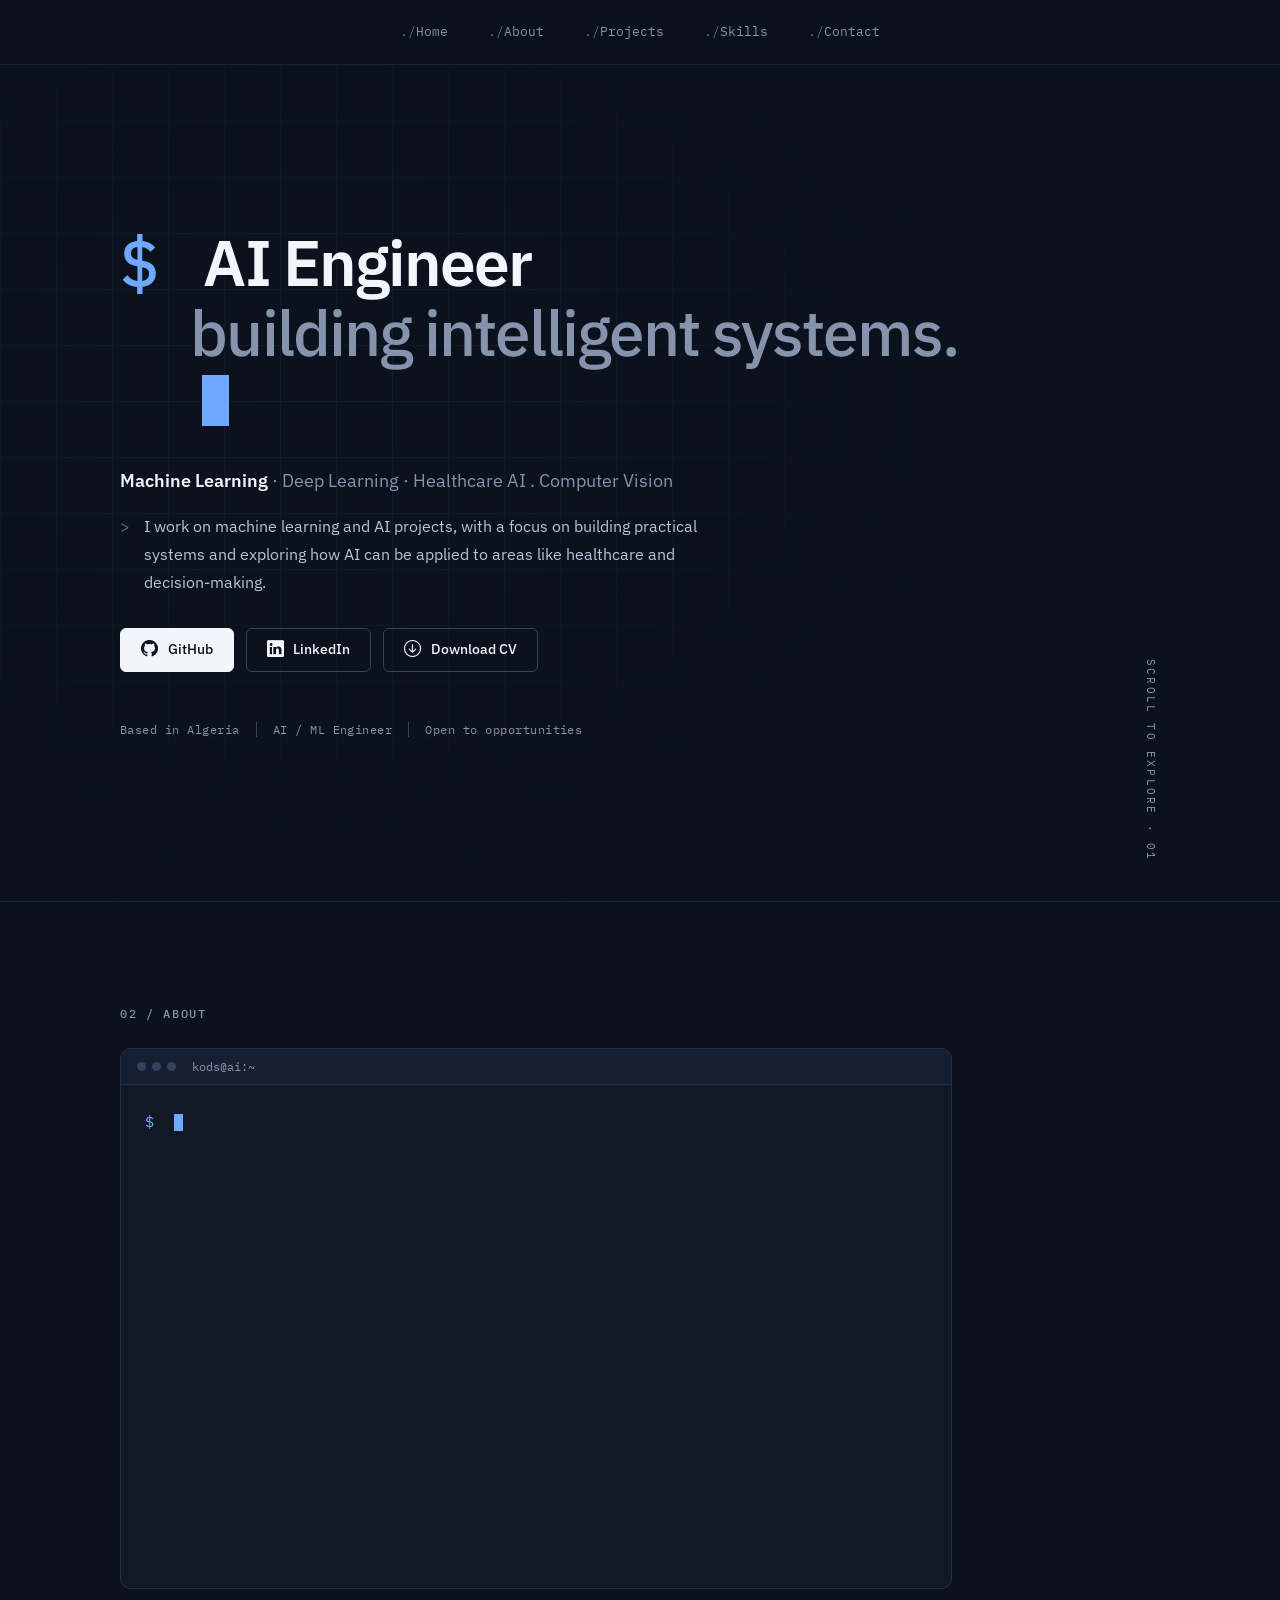
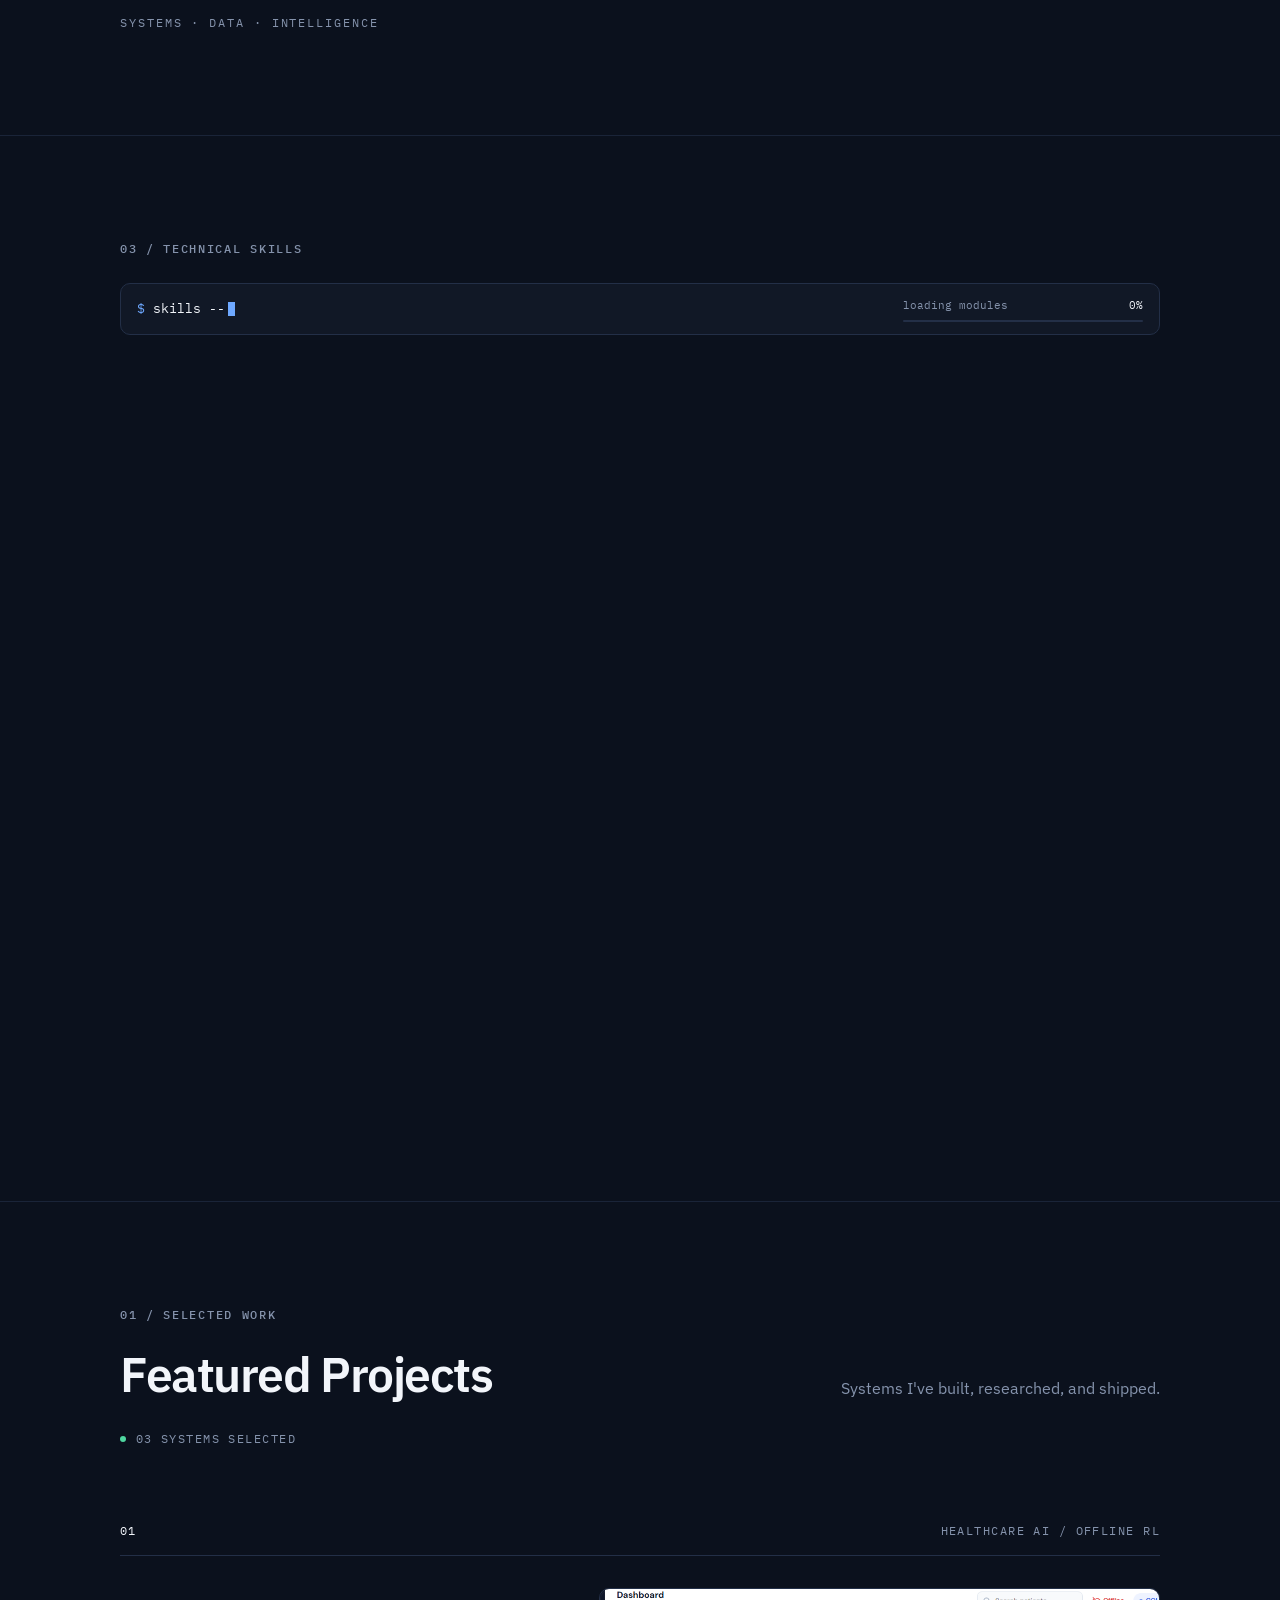
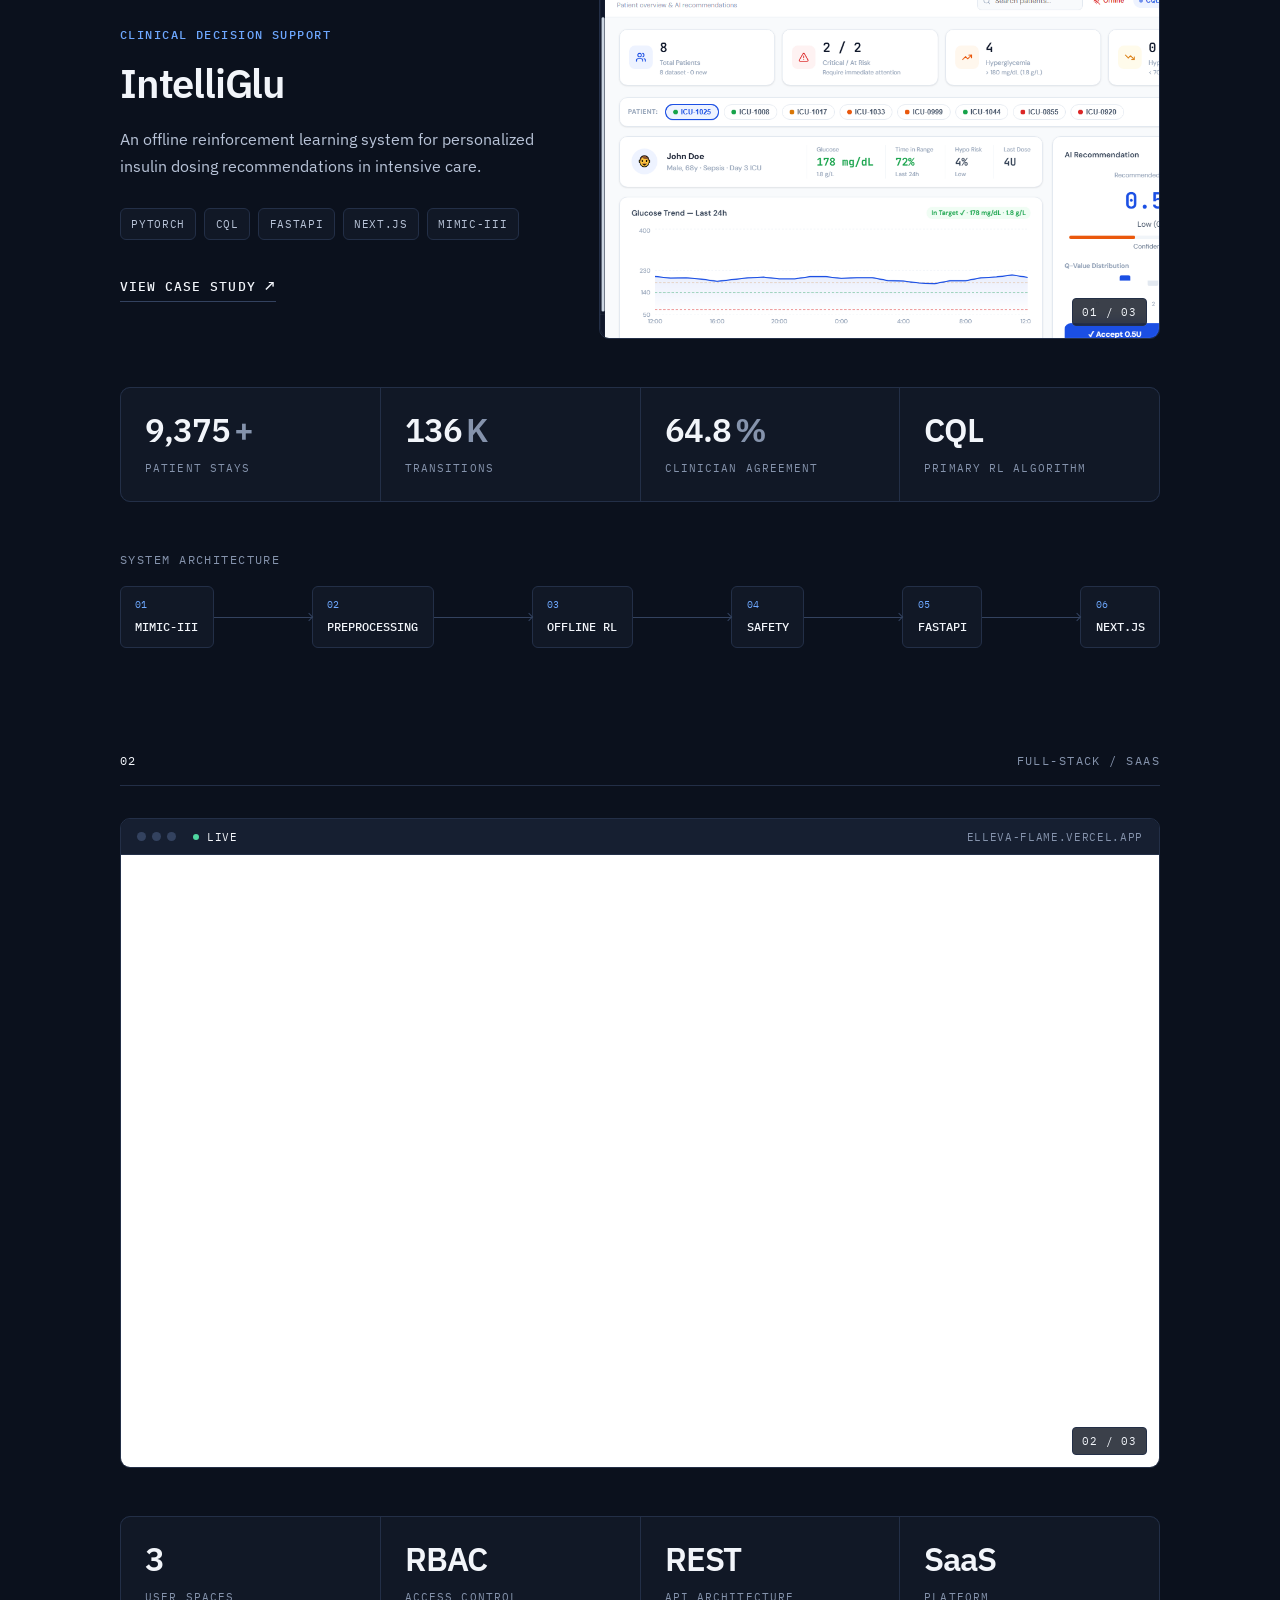
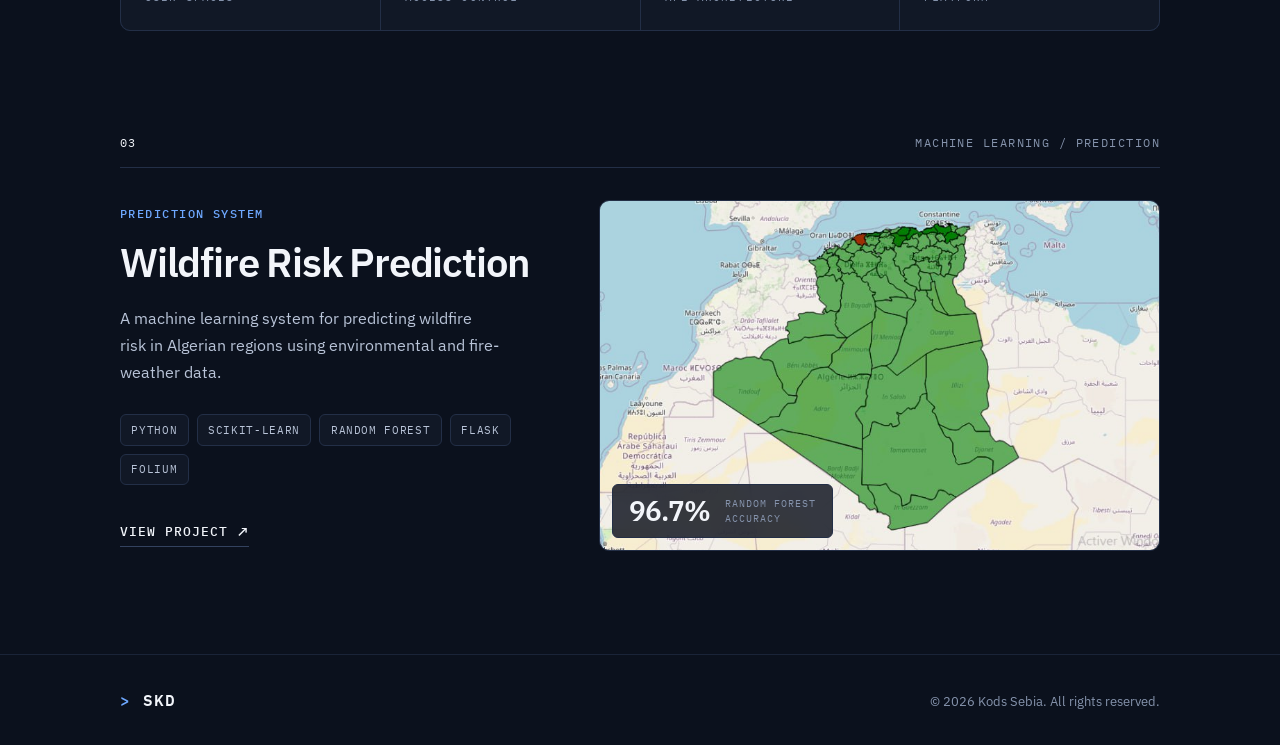
==== index.html @ efe53814 "add featur projects" ====
<!DOCTYPE html>
<html lang="en">
<head>
    <meta charset="UTF-8">
    <meta name="viewport" content="width=device-width, initial-scale=1.0">
    <title>Kods Sebia </title>
    <meta name="description" content="Personal portfolio of Kods Sebia">

    <link href="https://cdn.jsdelivr.net/npm/bootstrap@5.3.3/dist/css/bootstrap.min.css" rel="stylesheet">
    <link rel="stylesheet" href="style.css">
</head>

<body>
    <header>
        <nav class="navbar navbar-expand-lg bg-transparent">
            <div class="container justify-content-center">
                <button class="navbar-toggler" type="button" data-bs-toggle="collapse" data-bs-target="#navbarNav" aria-controls="navbarNav" aria-expanded="false" aria-label="Toggle navigation">
                    <span class="navbar-toggler-icon"></span>
                </button>
                <div class="collapse navbar-collapse justify-content-center" id="navbarNav">
                    <ul class="navbar-nav align-items-center gap-4">
                        <li class="nav-item">
                            <a class="nav-link text-dark" href="#home">Home</a>
                        </li>
                        <li class="nav-item">
                            <a class="nav-link text-dark" href="#about">About</a>
                        </li>
                        <li class="nav-item">
                            <a class="nav-link text-dark" href="#projects">Projects</a>
                        </li>
                        <li class="nav-item">
                            <a class="nav-link text-dark" href="#skills">Skills</a>
                        </li>
                        <li class="nav-item">
                            <a class="nav-link text-dark" href="#contact">Contact</a>
                        </li>
                    </ul>
                </div>
            </div>
        </nav>
    </header>

    <main>
        <section id="home" class="hero-section">

            <div class="hero-glow"></div>

            <div class="container position-relative">

                <div class="hero-content">

                    <h1 class="hero-title">
                        AI Engineer
                        <span class="highlight">building intelligent systems.</span>
                    </h1>

                    <div class="hero-role">
                        <strong>Machine Learning</strong>
                        · Deep Learning
                        · Healthcare AI
                        . Computer Vision
                    </div>


                    <p class="hero-description">
                        I work on machine learning and AI projects, with a focus on building practical systems and exploring how AI can be applied to areas like healthcare and decision-making.

                    </p>

                    <div class="hero-actions">

                        <a
                            href="https://github.com/sebiakods"
                            target="_blank"
                            rel="noopener"
                            class="hero-btn hero-btn-primary"
                        >
                            <i class="bi bi-github"></i>
                            GitHub
                        </a>

                        <a
                            href="https://www.linkedin.com/in/sebiakods/"
                            target="_blank"
                            rel="noopener"
                            class="hero-btn hero-btn-outline"
                        >
                            <i class="bi bi-linkedin"></i>
                            LinkedIn
                        </a>

                        <a
                            href="resume.pdf"
                            download
                            class="hero-btn hero-btn-cv"
                        >
                            <i class="bi bi-arrow-down-circle"></i>
                            Download CV
                        </a>

                    </div>

                    
            <div class="hero-signature">
                <span>Based in Algeria</span>
                <span class="signature-line"></span>
                <span>AI / ML Engineer</span>
                <span class="signature-line"></span>
                <span>Open to opportunities</span>
            </div>

                </div>

            </div>
            <div class="hero-number">
                SCROLL TO EXPLORE · 01
            </div>

        </section>
        <!-- about me -->
        <section class="about" id="about" aria-labelledby="about-label">

            <div class="about__inner">

                <p class="about__label" id="about-label">
                    02 / ABOUT
                </p>

                <div class="term">

                    <!-- Terminal Header -->
                    <div class="term__bar">

                        <div class="term__dots" aria-hidden="true">
                            <i></i>
                            <i></i>
                            <i></i>
                        </div>

                        <span class="term__title">
                            kods@ai:~
                        </span>

                    </div>


                    <!-- Terminal Body -->
                    <div class="term__body">

                        <!-- WHOAMI -->
                        <div class="block">

                            <p class="cmd">
                                <span class="prompt">$</span>
                                <span class="typed">whoami</span>
                            </p>

                            <div class="out out--name">
                                Kods Sebia
                            </div>

                        </div>


                        <!-- PROFILE -->
                        <div class="block">

                            <p class="cmd">
                                <span class="prompt">$</span>
                                <span class="typed">cat profile.txt</span>
                            </p>

                            <div class="out">

                                <p>
                                    AI Engineer focused on building intelligent
                                    systems with Machine Learning, RL &amp;
                                    Healthcare AI.
                                </p>

                            </div>

                        </div>


                        <!-- FOCUS -->
                        <div class="block">

                            <p class="cmd">
                                <span class="prompt">$</span>
                                <span class="typed">ls ./focus</span>
                            </p>

                            <div class="out">

                                <ul class="tree">

                                    <li>machine-learning</li>

                                    <li>reinforcement-learning</li>

                                    <li>computer-vision</li>

                                    <li>healthcare-ai</li>

                                    <li>open-source</li>

                                </ul>

                            </div>

                        </div>


                        <!-- CURRENT STATUS -->
                        <div class="block">

                            <p class="cmd">
                                <span class="prompt">$</span>
                                <span class="typed">./current-status</span>
                            </p>

                            <div class="out status">

                                <span class="status__flag">
                                    [ONLINE]
                                </span>

                                <span>
                                    OPEN TO OPPORTUNITIES
                                </span>

                            </div>

                        </div>


                        <!-- FINAL PROMPT -->
                        <div class="block">

                            <p class="cmd">

                                <span class="prompt">$</span>

                                <span class="typed"></span>

                            </p>

                        </div>

                    </div>

                </div>


                <!-- Bottom tagline -->
                <p class="about__tagline">
                    SYSTEMS · DATA · INTELLIGENCE
                </p>

            </div>

        </section>
        <!-- Technical Skills -->

        <section class="skills" id="skills">
        <p class="about__label" id="about-label">
            03 / Technical Skills
        </p>

        <div class="skills__grid">
            <article class="skill-card" tabindex="0">
                <div class="skill-card__bar">
                    <span></span><span></span><span></span>
                </div>
                <div class="skill-card__body">
                    <h1 class="skill-card__title">Programming</h1>
                    <p class="skill-card__desc">
                        Python, TypeScript, JavaScript, SQL, C++, Java
                    </p>
                </div>
            </article>
            <article class="skill-card" tabindex="0">
                <div class="skill-card__bar">
                    <span></span><span></span><span></span>
                </div>
                <div class="skill-card__body">
                    <h1 class="skill-card__title">Machine Learning</h1>
                    <p class="skill-card__desc">
                        Scikit-learn, Supervised Learning, Model Evaluation,
                        Feature Engineering, Random Forest, SVM
                    </p>
                </div>
            </article>
            <article class="skill-card" tabindex="0">
                <div class="skill-card__bar">
                    <span></span><span></span><span></span>
                </div>
                <div class="skill-card__body">
                    <h1 class="skill-card__title">Deep Learning</h1>
                    <p class="skill-card__desc">
                        PyTorch, TensorFlow, Keras, Neural Networks,
                        Deep Learning
                    </p>
                </div>
            </article>
            <article class="skill-card" tabindex="0">
                <div class="skill-card__bar">
                    <span></span><span></span><span></span>
                </div>
                <div class="skill-card__body">
                    <h1 class="skill-card__title">Reinforcement Learning</h1>
                    <p class="skill-card__desc">
                        Offline Reinforcement Learning, BCQ, CQL,
                        MDP Formulation, Policy Evaluation
                    </p>
                </div>
            </article>
            <article class="skill-card" tabindex="0">
                <div class="skill-card__bar">
                    <span></span><span></span><span></span>
                </div>
                <div class="skill-card__body">
                    <h1 class="skill-card__title">Data Science</h1>
                    <p class="skill-card__desc">
                        NumPy, Pandas, Matplotlib, Seaborn, Jupyter Notebook,
                        Data Preprocessing, Feature Engineering
                    </p>
                </div>
            </article>
            <article class="skill-card" tabindex="0">
                <div class="skill-card__bar">
                    <span></span><span></span><span></span>
                </div>
                <div class="skill-card__body">
                    <h1 class="skill-card__title">Computer Vision & NLP</h1>
                    <p class="skill-card__desc">
                        OpenCV, Image Processing, Image Analysis,
                        Computer Vision, Natural Language Processing
                    </p>
                </div>
            </article>
            <article class="skill-card" tabindex="0">
                <div class="skill-card__bar">
                    <span></span><span></span><span></span>
                </div>
                <div class="skill-card__body">
                    <h1 class="skill-card__title">Backend & APIs</h1>
                    <p class="skill-card__desc">
                        FastAPI, Node.js, Express.js, REST APIs,
                        Prisma ORM, Flask
                    </p>
                </div>
            </article>
            <article class="skill-card" tabindex="0">
                <div class="skill-card__bar">
                    <span></span><span></span><span></span>
                </div>
                <div class="skill-card__body">
                    <h1 class="skill-card__title">Frontend</h1>
                    <p class="skill-card__desc">
                        React, Next.js, TypeScript, JavaScript,
                        Tailwind CSS, Electron
                    </p>
                </div>
            </article>
            <article class="skill-card" tabindex="0">
                <div class="skill-card__bar">
                    <span></span><span></span><span></span>
                </div>
                <div class="skill-card__body">
                    <h1 class="skill-card__title">Databases</h1>
                    <p class="skill-card__desc">
                        PostgreSQL, MySQL, Oracle, MongoDB,
                        Microsoft Access
                    </p>
                </div>
            </article>
            <article class="skill-card" tabindex="0">
                <div class="skill-card__bar">
                    <span></span><span></span><span></span>
                </div>
                <div class="skill-card__body">
                    <h1 class="skill-card__title">DevOps & Tools</h1>
                    <p class="skill-card__desc">
                        Git, GitHub, Docker, Linux, Postman,
                        VS Code, PyCharm, LaTeX
                    </p>
                </div>
            </article>
            <article class="skill-card" tabindex="0">
                <div class="skill-card__bar">
                    <span></span><span></span><span></span>
                </div>
                <div class="skill-card__body">
                    <h1 class="skill-card__title">Deployment & Security</h1>
                    <p class="skill-card__desc">
                        Vercel, Render, JWT, HttpOnly Cookies,
                        RBAC, Authentication & Authorization
                    </p>
                </div>
            </article>

        </div>
        </section>

        <!-- Featured Projects -->
        <section class="projects" id="projects">
            <div class="projects__header">

                <div class="projects__eyebrow">
                    <span class="projects__number">01</span>
                    <span>SELECTED WORK</span>
                </div>

                <div class="projects__heading-wrap">
                    <h2 class="projects__title">
                        Featured<br>
                        <span>Projects</span>
                    </h2>

                    <p class="projects__intro">
                        Systems I've built, researched, and shipped.
                    </p>
                </div>

                <div class="projects__status">
                    <span class="status-dot"></span>
                    <span>03 SYSTEMS SELECTED</span>
                </div>

            </div>
            <article class="project project--featured">

                <div class="project__topline">
                    <span>01</span>
                    <span>HEALTHCARE AI / OFFLINE RL</span>
                </div>

                <div class="project__content">

                    <div class="project__info">

                        <div class="project__label">
                            CLINICAL DECISION SUPPORT
                        </div>

                        <h3 class="project__title">
                            IntelliGlu
                        </h3>

                        <p class="project__description">
                            An offline reinforcement learning system for
                            personalized insulin dosing recommendations
                            in intensive care.
                        </p>

                        <div class="project__tech">
                            <span>PYTORCH</span>
                            <span>CQL</span>
                            <span>FASTAPI</span>
                            <span>NEXT.JS</span>
                            <span>MIMIC-III</span>
                        </div>

                        <a href="https://github.com/sebiakods/IntelliGlu" class="project__link">
                            <span>VIEW CASE STUDY</span>
                            <span class="project__arrow">↗</span>
                        </a>

                    </div>


                    <!-- Project Image -->
                    <div class="project__visual">

                        <div class="project__image-wrapper js-project-image">

                            <img
                                src="pictures\intelliglu.PNG"
                                alt="IntelliGlu clinical dashboard"
                                class="project__image"
                            >

                            <div class="project__image-overlay"></div>

                            <div class="project__image-number">
                                01 / 03
                            </div>

                            <div class="project__cursor">
                                VIEW ↗
                            </div>

                        </div>

                    </div>

                </div>


                <!-- Metrics -->
                <div class="project__metrics">

                    <div class="metric">
                        <span class="metric__value" data-count="10000">0</span>
                        <span class="metric__suffix">+</span>
                        <span class="metric__label">
                            PATIENT STAYS
                        </span>
                    </div>

                    <div class="metric">
                        <span class="metric__value" data-count="146">0</span>
                        <span class="metric__suffix">K</span>
                        <span class="metric__label">
                            TRANSITIONS
                        </span>
                    </div>

                    <div class="metric">
                        <span class="metric__value" data-count="69.1">0</span>
                        <span class="metric__suffix">%</span>
                        <span class="metric__label">
                            CLINICIAN AGREEMENT
                        </span>
                    </div>

                    <div class="metric metric--text">
                        <span class="metric__value">
                            CQL
                        </span>
                        <span class="metric__label">
                            PRIMARY RL ALGORITHM
                        </span>
                    </div>

                </div>


                <!-- Architecture -->
                <div class="project__architecture">

                    <div class="architecture__label">
                        SYSTEM ARCHITECTURE
                    </div>

                    <div class="architecture">

                        <div class="architecture__node">
                            <span class="architecture__index">01</span>
                            <span>MIMIC-III</span>
                        </div>

                        <div class="architecture__line"></div>

                        <div class="architecture__node">
                            <span class="architecture__index">02</span>
                            <span>PREPROCESSING</span>
                        </div>

                        <div class="architecture__line"></div>

                        <div class="architecture__node">
                            <span class="architecture__index">03</span>
                            <span>OFFLINE RL</span>
                        </div>

                        <div class="architecture__line"></div>

                        <div class="architecture__node">
                            <span class="architecture__index">04</span>
                            <span>SAFETY</span>
                        </div>

                        <div class="architecture__line"></div>

                        <div class="architecture__node">
                            <span class="architecture__index">05</span>
                            <span>FASTAPI</span>
                        </div>

                        <div class="architecture__line"></div>

                        <div class="architecture__node">
                            <span class="architecture__index">06</span>
                            <span>NEXT.JS</span>
                        </div>

                    </div>

                </div>

            </article>
            <article class="project project--reverse">

                <div class="project__topline">
                    <span>02</span>
                    <span>FULL-STACK / SAAS</span>
                </div>
                <div class="project__visual">

                    <div class="project__image-wrapper project__live">

                        <iframe
                            src="https://elleva-flame.vercel.app/"
                            title="Elleva SaaS Platform"
                            loading="lazy"
                            allow="fullscreen"
                        ></iframe>

                        <div class="project__live-bar">
                            <span class="project__live-status">
                                <span></span> LIVE
                            </span>

                            <span>ELLEVA-FLAME.VERCEL.APP</span>
                        </div>

                        <div class="project__image-number">
                            02 / 03
                        </div>

                    </div>

                </div>

                <div class="project__metrics">

                    <div class="metric">
                        <span class="metric__value" data-count="4">0</span>
                        <span class="metric__label">
                            USER SPACES
                        </span>
                    </div>

                    <div class="metric">
                        <span class="metric__value">
                            RBAC
                        </span>
                        <span class="metric__label">
                            ACCESS CONTROL
                        </span>
                    </div>

                    <div class="metric">
                        <span class="metric__value">
                            REST
                        </span>
                        <span class="metric__label">
                            API ARCHITECTURE
                        </span>
                    </div>

                    <div class="metric">
                        <span class="metric__value">
                            SaaS
                        </span>
                        <span class="metric__label">
                            PLATFORM
                        </span>
                    </div>

                </div>

            </article>
            <article class="project project--wildfire">

                <div class="project__topline">
                    <span>03</span>
                    <span>MACHINE LEARNING / PREDICTION</span>
                </div>

                <div class="project__wildfire-grid">

                    <div class="project__info">

                        <div class="project__label">
                            PREDICTION SYSTEM
                        </div>

                        <h3 class="project__title">
                            Wildfire Risk<br>
                            Prediction
                        </h3>

                        <p class="project__description">
                            A machine learning system for predicting
                            wildfire risk in Algerian regions using
                            environmental and fire-weather data.
                        </p>

                        <div class="project__tech">
                            <span>PYTHON</span>
                            <span>SCIKIT-LEARN</span>
                            <span>RANDOM FOREST</span>
                            <span>FLASK</span>
                            <span>FOLIUM</span>
                        </div>

                        <a href="https://github.com/sebiakods/algeria-forest-fire-prediction-" class="project__link">
                            <span>VIEW PROJECT</span>
                            <span class="project__arrow">↗</span>
                        </a>

                    </div>


                    <div class="wildfire__visual js-project-image">

                        <img
                            src="pictures\lesincenides.png"
                            alt="Algeria wildfire risk prediction map"
                            class="project__image"
                        >

                        <div class="wildfire__scan"></div>

                        <div class="wildfire__accuracy">

                            <span class="accuracy__number">
                                96.7%
                            </span>

                            <span class="accuracy__label">
                                RANDOM FOREST<br>
                                ACCURACY
                            </span>

                        </div>

                        <div class="project__cursor">
                            VIEW ↗
                        </div>

                    </div>

                </div>

            </article>

        </section>

         


    </main>

    <footer class="footer bg-transparent py-4">
        <div class="container text-center">
            <div class="footer-line my-3"></div>

            <div class="footer-content">
                <p class="footer-name fw-bold fs-4 mb-2">SKD</p>
                <p class="footer-copy text-muted small mb-0">
                    © 2026 Kods Sebia. All rights reserved.
                </p>
            </div>
        </div>
    </footer>


    <script src="https://cdn.jsdelivr.net/npm/bootstrap@5.3.3/dist/js/bootstrap.bundle.min.js"></script>
    <script src="script.js"></script>
</body>
</html>
---- style.css ----
@import url("https://fonts.googleapis.com/css2?family=IBM+Plex+Mono:wght@400;500;600&family=IBM+Plex+Sans:wght@400;500;600&display=swap");
@import url("https://cdn.jsdelivr.net/npm/bootstrap-icons@1.11.3/font/bootstrap-icons.min.css");

:root {
    --bg: #0b111d;
    --surface: #111826;
    --surface-hi: #161f31;
    --line: #232f47;
    --line-soft: #1a2438;
    --line-strong: #33425f;
    --text: #b9c4d8;
    --heading: #f2f5fa;
    --muted: #8593ac;
    --faint: #5f6d87;
    --accent: #6ea8ff;
    --ok: #4fd6a0;
    --sans: "IBM Plex Sans", system-ui, -apple-system, "Segoe UI", Roboto, "Helvetica Neue", sans-serif;
    --mono: "IBM Plex Mono", ui-monospace, "Cascadia Code", Consolas, Menlo, monospace;
    --container: 1120px;
    --gutter: clamp(1.25rem, 4vw, 2.5rem);
    --pad-x: max(var(--gutter), calc((100% - var(--container)) / 2 + var(--gutter)));
    --section-y: clamp(4.5rem, 8vw, 7.5rem);
    --header-h: 4rem;
    --bar-h: 2.25rem;
    --radius: 10px;
    --radius-sm: 6px;
    --ease: cubic-bezier(0.2, 0.7, 0.2, 1);
}

html {
    color-scheme: dark;
    scroll-behavior: smooth;
    scroll-padding-top: calc(var(--header-h) + 1rem);
}

body {
    margin: 0;
    background: var(--bg);
    color: var(--text);
    font-family: var(--sans);
    font-size: 1rem;
    line-height: 1.65;
    -webkit-font-smoothing: antialiased;
    text-rendering: optimizeLegibility;
}

::selection {
    background: var(--accent);
    color: var(--bg);
}

:focus-visible {
    outline: 2px solid var(--accent);
    outline-offset: 3px;
}

.container {
    max-width: var(--container);
    padding-left: var(--gutter);
    padding-right: var(--gutter);
}

header {
    position: sticky;
    top: 0;
    z-index: 1030;
    background: color-mix(in srgb, var(--bg) 84%, transparent);
    -webkit-backdrop-filter: blur(14px);
    backdrop-filter: blur(14px);
    border-bottom: 1px solid var(--line-soft);
}

.navbar {
    min-height: var(--header-h);
    padding-top: 0.5rem;
    padding-bottom: 0.5rem;
    background: transparent !important;
}

.navbar .nav-link {
    padding: 0.5rem 0.25rem;
    color: var(--muted) !important;
    font-family: var(--mono);
    font-size: 0.8125rem;
    font-weight: 400;
    transition: color 0.2s ease;
}

.navbar .nav-link::before {
    content: "./";
    color: var(--faint);
    transition: color 0.2s ease;
}

.navbar .nav-link:hover,
.navbar .nav-link.active {
    color: var(--heading) !important;
}

.navbar .nav-link:hover::before,
.navbar .nav-link.active::before {
    color: var(--accent);
}

.navbar-toggler {
    padding: 0.4rem 0.6rem;
    border: 1px solid var(--line);
    border-radius: var(--radius-sm);
}

.navbar-toggler:focus {
    box-shadow: none;
    outline: 2px solid var(--accent);
    outline-offset: 2px;
}

.navbar-toggler-icon {
    filter: invert(1) brightness(0.85);
}

.hero-section {
    position: relative;
    display: flex;
    align-items: center;
    min-height: calc(100vh - var(--header-h));
    min-height: calc(100svh - var(--header-h));
    padding-top: clamp(4rem, 8vw, 6rem);
    padding-bottom: clamp(4rem, 8vw, 6rem);
    overflow: hidden;
    background: var(--bg);
}

.hero-section::before {
    content: "";
    position: absolute;
    inset: 0;
    background-image:
        linear-gradient(var(--line-soft) 1px, transparent 1px),
        linear-gradient(90deg, var(--line-soft) 1px, transparent 1px);
    background-size: 56px 56px;
    opacity: 0.6;
    pointer-events: none;
    -webkit-mask-image: radial-gradient(ellipse 75% 85% at 25% 40%, #000 0%, transparent 75%);
    mask-image: radial-gradient(ellipse 75% 85% at 25% 40%, #000 0%, transparent 75%);
}

.hero-glow {
    display: none;
}

.hero-section .container {
    position: relative;
    z-index: 1;
}

.hero-content {
    max-width: 54rem;
}

.hero-title {
    margin: 0;
    color: var(--heading);
    font-size: clamp(2.25rem, 5.2vw, 4rem);
    font-weight: 600;
    line-height: 1.1;
    letter-spacing: -0.03em;
}

.hero-title::before {
    content: "$";
    display: inline-block;
    width: 1.1em;
    color: var(--accent);
    font-family: var(--mono);
    font-weight: 500;
    letter-spacing: 0;
}

.hero-title .highlight {
    display: block;
    padding-left: 1.1em;
    color: var(--muted);
    font-weight: 500;
}

.hero-title .highlight::after {
    content: "";
    display: inline-block;
    width: 0.42em;
    height: 0.8em;
    margin-left: 0.18em;
    background: var(--accent);
    animation: blink 1.1s steps(1) infinite;
}

.hero-role {
    margin: 1.75rem 0 1rem;
    color: var(--muted);
    font-size: clamp(1rem, 1.6vw, 1.125rem);
    animation: print 0.01s steps(1, end) 0.5s both;
}

.hero-role strong {
    color: var(--heading);
    font-weight: 600;
}

.hero-description {
    position: relative;
    max-width: 60ch;
    margin: 0;
    padding-left: 1.5rem;
    color: var(--text);
    line-height: 1.75;
    text-wrap: pretty;
    animation: print 0.01s steps(1, end) 0.7s both;
}

.hero-description::before {
    content: ">";
    position: absolute;
    top: 0;
    left: 0;
    color: var(--faint);
    font-family: var(--mono);
}

.hero-actions {
    display: flex;
    flex-wrap: wrap;
    gap: 0.75rem;
    margin-top: 2rem;
    animation: print 0.01s steps(1, end) 0.9s both;
}

.hero-btn {
    display: inline-flex;
    align-items: center;
    justify-content: center;
    gap: 0.6rem;
    min-height: 2.75rem;
    padding: 0 1.25rem;
    border: 1px solid var(--line-strong);
    border-radius: var(--radius-sm);
    background: transparent;
    color: var(--heading);
    font-family: var(--sans);
    font-size: 0.9rem;
    font-weight: 500;
    line-height: 1;
    text-decoration: none;
    transition:
        background-color 0.2s ease,
        border-color 0.2s ease,
        color 0.2s ease;
}

.hero-btn i {
    font-size: 1.05rem;
    line-height: 1;
}

.hero-btn:hover {
    border-color: var(--accent);
    background: var(--surface-hi);
    color: var(--heading);
}

.hero-btn-primary {
    border-color: var(--heading);
    background: var(--heading);
    color: var(--bg);
}

.hero-btn-primary:hover {
    border-color: var(--accent);
    background: var(--accent);
    color: var(--bg);
}

.hero-signature {
    display: flex;
    flex-wrap: wrap;
    align-items: center;
    gap: 0.5rem 1rem;
    margin-top: 3rem;
    color: var(--muted);
    font-family: var(--mono);
    font-size: 0.75rem;
    letter-spacing: 0.04em;
    animation: print 0.01s steps(1, end) 1.1s both;
}

.signature-line {
    width: 1px;
    height: 0.9rem;
    background: var(--line-strong);
}

.hero-number {
    position: absolute;
    right: var(--pad-x);
    bottom: 2.5rem;
    z-index: 1;
    color: var(--muted);
    font-family: var(--mono);
    font-size: 0.6875rem;
    letter-spacing: 0.2em;
    writing-mode: vertical-rl;
    animation: print 0.01s steps(1, end) 1.3s both;
}

.about,
.skills,
.projects {
    padding: var(--section-y) var(--pad-x);
    border-top: 1px solid var(--line-soft);
    background: var(--bg);
}

.about__label,
.projects__eyebrow {
    display: flex;
    align-items: center;
    margin: 0 0 1.5rem;
    color: var(--muted);
    font-family: var(--mono);
    font-size: 0.75rem;
    font-weight: 500;
    letter-spacing: 0.14em;
    text-transform: uppercase;
}

.projects__number::after {
    content: " / ";
    white-space: pre;
}

.about__inner {
    width: 100%;
    max-width: 52rem;
}

.term {
    overflow: hidden;
    border: 1px solid var(--line);
    border-radius: var(--radius);
    background: var(--surface);
    color: var(--text);
    font-family: var(--mono);
}

.term__bar {
    display: flex;
    align-items: center;
    gap: 1rem;
    height: var(--bar-h);
    padding: 0 1rem;
    border-bottom: 1px solid var(--line);
    background: var(--surface-hi);
}

.term__dots {
    display: flex;
    gap: 6px;
}

.term__dots i {
    display: block;
    width: 9px;
    height: 9px;
    border-radius: 50%;
    background: var(--line-strong);
}

.term__title {
    color: var(--muted);
    font-size: 0.75rem;
}

.term__body {
    padding: 1.5rem;
    font-size: clamp(0.8125rem, 2.2vw, 0.9375rem);
    line-height: 1.7;
}

.term .block + .block {
    margin-top: 1.25rem;
}

.term .cmd {
    margin: 0;
    color: var(--heading);
}

.term .prompt {
    margin-right: 1ch;
    color: var(--accent);
    user-select: none;
}

.term .out {
    margin: 0.25rem 0 0;
}

.term .out--name {
    color: var(--heading);
    font-weight: 600;
}

.term .out--name::before {
    content: "> ";
    color: var(--faint);
    font-weight: 400;
    white-space: pre;
}

.term .out p {
    max-width: 52ch;
    margin: 0;
}

.term .tree {
    margin: 0;
    padding: 0;
    list-style: none;
}

.term .tree li {
    color: var(--accent);
    font-weight: 500;
}

.term .tree li::before {
    content: "├── ";
    color: var(--faint);
    font-weight: 400;
    white-space: pre;
}

.term .tree li:last-child::before {
    content: "└── ";
}

.term .status {
    display: flex;
    flex-wrap: wrap;
    align-items: center;
    gap: 0.25rem 1.25ch;
    color: var(--heading);
}

.term .status__flag {
    padding: 0 0.75ch;
    border: 1px solid color-mix(in srgb, var(--ok) 40%, transparent);
    border-radius: 4px;
    background: color-mix(in srgb, var(--ok) 12%, transparent);
    color: var(--ok);
    font-weight: 500;
}

.term .cursor {
    display: inline-block;
    width: 0.6em;
    height: 1.15em;
    margin-left: 2px;
    vertical-align: text-bottom;
    background: var(--accent);
    animation: blink 1.1s steps(1) infinite;
}

.term.is-armed {
    visibility: hidden;
}

.term.is-typing .block:not(.is-shown),
.term.is-typing .out:not(.is-shown),
.term.is-typing .tree li:not(.is-shown) {
    display: none;
}

.term.is-booting {
    animation: rise 0.6s var(--ease) both;
}

.about__tagline {
    margin: 1.5rem 0 0;
    color: var(--muted);
    font-family: var(--mono);
    font-size: 0.75rem;
    letter-spacing: 0.16em;
}

.skills__status {
    display: flex;
    flex-wrap: wrap;
    align-items: center;
    margin-bottom: 1.25rem;
    padding: 0.75rem 1rem;
    border: 1px solid var(--line);
    border-radius: var(--radius);
    background: var(--surface);
    color: var(--heading);
    font-family: var(--mono);
    font-size: 0.8125rem;
}

.skills__prompt {
    margin-right: 1ch;
    color: var(--accent);
    user-select: none;
}

.skills__cursor {
    display: inline-block;
    width: 0.55em;
    height: 1.1em;
    margin-left: 3px;
    background: var(--accent);
    animation: blink 1.1s steps(1) infinite;
}

.skills__status.is-complete .skills__prompt,
.skills__status.is-complete .skills__command {
    color: var(--ok);
}

.skills__progress {
    flex: 0 1 15rem;
    min-width: 10rem;
    margin-left: auto;
    padding-left: 1.5rem;
    box-sizing: content-box;
}

.skills__progress-info {
    display: flex;
    justify-content: space-between;
    margin-bottom: 0.4rem;
    color: var(--muted);
    font-size: 0.6875rem;
}

.skills__percentage {
    color: var(--heading);
    font-variant-numeric: tabular-nums;
}

.skills__progress-track {
    display: block;
    height: 2px;
    overflow: hidden;
    border-radius: 2px;
    background: var(--line);
}

.skills__progress-fill {
    display: block;
    width: 0;
    height: 100%;
    background: var(--accent);
    transition: width 0.3s var(--ease);
}

.skills__grid {
    display: grid;
    grid-template-columns: minmax(0, 1fr);
    gap: 1rem;
}

.skill-card {
    display: flex;
    flex-direction: column;
    overflow: hidden;
    border: 1px solid var(--line);
    border-radius: var(--radius);
    background: var(--surface);
    transition: border-color 0.25s ease;
}

.skill-card:hover,
.skill-card:focus-visible {
    border-color: color-mix(in srgb, var(--accent) 55%, var(--line));
}

.skill-card__bar {
    display: flex;
    flex-shrink: 0;
    align-items: center;
    gap: 6px;
    height: var(--bar-h);
    padding: 0 1rem;
    border-bottom: 1px solid var(--line);
    background: var(--surface-hi);
}

.skill-card__bar span {
    display: block;
    width: 9px;
    height: 9px;
    border-radius: 50%;
    background: var(--line-strong);
    transition: background-color 0.25s ease;
}

.skill-card:hover .skill-card__bar span:first-child,
.skill-card:focus-visible .skill-card__bar span:first-child {
    background: var(--accent);
}

.skill-card__body {
    flex: 1;
    padding: 1.25rem 1.5rem 1.5rem;
}

.skill-card__title {
    display: flex;
    align-items: baseline;
    gap: 0.6rem;
    margin: 0 0 0.6rem;
    color: var(--heading);
    font-family: var(--sans);
    font-size: 1.0625rem;
    font-weight: 600;
    line-height: 1.35;
    letter-spacing: -0.01em;
}

.skill-card__title::before {
    content: "$";
    color: var(--accent);
    font-family: var(--mono);
    font-weight: 500;
}

.skill-card__desc {
    margin: 0;
    color: var(--text);
    font-size: 0.9rem;
    line-height: 1.65;
}

.skill-card.is-armed {
    visibility: hidden;
}

.skill-card.is-loading {
    border-color: var(--accent);
    animation: fade-in 0.25s ease both;
}

.projects__header {
    margin-bottom: clamp(3rem, 6vw, 4.5rem);
}

.projects__heading-wrap {
    display: flex;
    flex-wrap: wrap;
    align-items: flex-end;
    justify-content: space-between;
    gap: 1rem 3rem;
}

.projects__title {
    margin: 0;
    color: var(--heading);
    font-size: clamp(2rem, 4.4vw, 3rem);
    font-weight: 600;
    line-height: 1.1;
    letter-spacing: -0.03em;
    text-wrap: balance;
}

.projects__title br {
    display: none;
}

.projects__title span {
    color: inherit;
}

.projects__intro {
    max-width: 34ch;
    margin: 0;
    color: var(--muted);
}

.projects__status {
    display: flex;
    align-items: center;
    gap: 0.6rem;
    margin-top: 1.75rem;
    color: var(--muted);
    font-family: var(--mono);
    font-size: 0.75rem;
    letter-spacing: 0.12em;
}

.status-dot {
    width: 6px;
    height: 6px;
    border-radius: 50%;
    background: var(--ok);
}

.project {
    position: relative;
    margin-bottom: clamp(4.5rem, 8vw, 7rem);
}

.project:last-child {
    margin-bottom: 0;
}

@media (scripting: enabled) {
    .project {
        opacity: 0;
        transform: translateY(24px);
        transition:
            opacity 0.7s var(--ease),
            transform 0.7s var(--ease);
    }

    .project.is-visible {
        opacity: 1;
        transform: none;
    }
}

.project__topline {
    display: flex;
    align-items: center;
    justify-content: space-between;
    gap: 1rem;
    margin-bottom: 2rem;
    padding-bottom: 0.9rem;
    border-bottom: 1px solid var(--line);
    color: var(--muted);
    font-family: var(--mono);
    font-size: 0.75rem;
    letter-spacing: 0.12em;
}

.project__topline span:first-child {
    color: var(--heading);
}

.project__content,
.project__wildfire-grid {
    display: grid;
    grid-template-columns: minmax(0, 0.85fr) minmax(0, 1.15fr);
    align-items: center;
    gap: clamp(2rem, 5vw, 4.5rem);
}

.project--reverse .project__content {
    grid-template-columns: minmax(0, 1.15fr) minmax(0, 0.85fr);
}

.project--reverse .project__visual {
    order: -1;
}

.project__info {
    max-width: 34rem;
}

.project__label {
    margin-bottom: 1rem;
    color: var(--accent);
    font-family: var(--mono);
    font-size: 0.75rem;
    font-weight: 500;
    letter-spacing: 0.12em;
}

.project__title {
    margin: 0 0 1.25rem;
    color: var(--heading);
    font-size: clamp(1.875rem, 3.4vw, 2.5rem);
    font-weight: 600;
    line-height: 1.12;
    letter-spacing: -0.03em;
    text-wrap: balance;
}

.project__title br {
    display: none;
}

.project__description {
    max-width: 52ch;
    margin: 0 0 1.75rem;
    color: var(--text);
    line-height: 1.7;
    text-wrap: pretty;
}

.project__tech {
    display: flex;
    flex-wrap: wrap;
    gap: 0.5rem;
    margin-bottom: 2rem;
}

.project__tech span {
    padding: 0.35rem 0.65rem;
    border: 1px solid var(--line);
    border-radius: var(--radius-sm);
    background: var(--surface);
    color: var(--text);
    font-family: var(--mono);
    font-size: 0.6875rem;
    letter-spacing: 0.06em;
}

.project__link {
    display: inline-flex;
    align-items: center;
    gap: 0.6rem;
    padding-bottom: 0.25rem;
    border-bottom: 1px solid var(--line-strong);
    color: var(--heading);
    font-family: var(--mono);
    font-size: 0.8125rem;
    font-weight: 500;
    letter-spacing: 0.08em;
    text-decoration: none;
    transition:
        color 0.2s ease,
        border-color 0.2s ease;
}

.project__link:hover {
    border-color: var(--accent);
    color: var(--accent);
}

.project__arrow {
    font-size: 1rem;
    line-height: 1;
    transition: transform 0.2s var(--ease);
}

.project__link:hover .project__arrow {
    transform: translate(2px, -2px);
}

.project__image-wrapper,
.wildfire__visual {
    position: relative;
    width: 100%;
    aspect-ratio: 16 / 10;
    overflow: hidden;
    border: 1px solid var(--line);
    border-radius: var(--radius);
    background: var(--surface);
}

@media (hover: hover) and (pointer: fine) {
    .js-project-image {
        cursor: none;
    }
}

.project__image {
    display: block;
    width: 100%;
    height: 100%;
    object-fit: cover;
    object-position: top center;
    transform: scale(1.02);
    transition: transform 0.5s var(--ease);
}

.project__image-overlay {
    position: absolute;
    inset: 0;
    border-radius: inherit;
    box-shadow: inset 0 0 0 1px rgba(255, 255, 255, 0.04);
    pointer-events: none;
}

.project__image-number {
    position: absolute;
    right: 0.75rem;
    bottom: 0.75rem;
    z-index: 3;
    padding: 0.25rem 0.55rem;
    border: 1px solid var(--line);
    border-radius: 4px;
    background: color-mix(in srgb, var(--bg) 80%, transparent);
    -webkit-backdrop-filter: blur(6px);
    backdrop-filter: blur(6px);
    color: var(--heading);
    font-family: var(--mono);
    font-size: 0.6875rem;
    letter-spacing: 0.08em;
}

.project__cursor {
    position: absolute;
    top: 0;
    left: 0;
    z-index: 5;
    display: flex;
    align-items: center;
    justify-content: center;
    width: 75px;
    height: 75px;
    border-radius: 50%;
    background: var(--heading);
    color: var(--bg);
    font-family: var(--mono);
    font-size: 0.6875rem;
    font-weight: 600;
    letter-spacing: 0.06em;
    opacity: 0;
    pointer-events: none;
    transform: translate(-50%, -50%) scale(0.5);
    transition:
        opacity 0.2s ease,
        transform 0.25s var(--ease);
}

.project__live::before {
    content: "";
    position: absolute;
    top: 0;
    left: 0;
    right: 0;
    z-index: 4;
    height: var(--bar-h);
    border-bottom: 1px solid var(--line);
    background: var(--surface-hi);
}

.project__live::after {
    content: "";
    position: absolute;
    top: calc((var(--bar-h) - 9px) / 2);
    left: 1rem;
    z-index: 5;
    width: 9px;
    height: 9px;
    border-radius: 50%;
    background: var(--line-strong);
    box-shadow:
        15px 0 0 var(--line-strong),
        30px 0 0 var(--line-strong);
}

.project__live iframe {
    position: absolute;
    top: var(--bar-h);
    left: 0;
    width: 100%;
    height: calc(100% - var(--bar-h));
    border: 0;
    background: #fff;
}

.project__live-bar {
    position: absolute;
    top: 0;
    left: 0;
    right: 0;
    z-index: 5;
    display: flex;
    align-items: center;
    justify-content: space-between;
    gap: 1rem;
    height: var(--bar-h);
    padding: 0 1rem 0 4.5rem;
    color: var(--muted);
    font-family: var(--mono);
    font-size: 0.6875rem;
    letter-spacing: 0.06em;
    pointer-events: none;
}

.project__live-status {
    display: inline-flex;
    align-items: center;
    gap: 0.5rem;
    color: var(--heading);
}

.project__live-status > span {
    width: 6px;
    height: 6px;
    border-radius: 50%;
    background: var(--ok);
    animation: pulse 2s ease-in-out infinite;
}

.wildfire__scan {
    position: absolute;
    top: 0;
    left: 0;
    z-index: 2;
    width: 100%;
    height: 1px;
    background: color-mix(in srgb, var(--accent) 70%, transparent);
    box-shadow: 0 0 12px 1px color-mix(in srgb, var(--accent) 45%, transparent);
    opacity: 0;
    pointer-events: none;
}

.wildfire__visual:hover .wildfire__scan {
    opacity: 1;
    animation: scan 2.8s linear infinite;
}

.wildfire__accuracy {
    position: absolute;
    left: 0.75rem;
    bottom: 0.75rem;
    z-index: 3;
    display: flex;
    align-items: center;
    gap: 0.9rem;
    padding: 0.7rem 1rem;
    border: 1px solid var(--line);
    border-radius: var(--radius-sm);
    background: color-mix(in srgb, var(--bg) 82%, transparent);
    -webkit-backdrop-filter: blur(8px);
    backdrop-filter: blur(8px);
}

.accuracy__number {
    color: var(--heading);
    font-size: 1.75rem;
    font-weight: 600;
    line-height: 1;
    letter-spacing: -0.03em;
    font-variant-numeric: tabular-nums;
}

.accuracy__label {
    color: var(--muted);
    font-family: var(--mono);
    font-size: 0.625rem;
    line-height: 1.5;
    letter-spacing: 0.1em;
}

.project__metrics {
    display: grid;
    grid-template-columns: repeat(4, minmax(0, 1fr));
    gap: 1px;
    margin-top: 3rem;
    overflow: hidden;
    border: 1px solid var(--line);
    border-radius: var(--radius);
    background: var(--line);
}

.metric {
    padding: 1.5rem;
    background: var(--surface);
}

.metric__value {
    display: inline-block;
    color: var(--heading);
    font-size: clamp(1.625rem, 2.6vw, 2.125rem);
    font-weight: 600;
    line-height: 1.1;
    letter-spacing: -0.03em;
    font-variant-numeric: tabular-nums;
}

.metric__suffix {
    color: var(--muted);
    font-size: clamp(1.625rem, 2.6vw, 2.125rem);
    font-weight: 600;
    line-height: 1.1;
    letter-spacing: -0.03em;
}

.metric__label {
    display: block;
    margin-top: 0.6rem;
    color: var(--muted);
    font-family: var(--mono);
    font-size: 0.6875rem;
    letter-spacing: 0.1em;
}

.project__architecture {
    margin-top: 3rem;
}

.architecture__label {
    margin-bottom: 1rem;
    color: var(--muted);
    font-family: var(--mono);
    font-size: 0.75rem;
    letter-spacing: 0.12em;
}

.architecture {
    display: flex;
    align-items: center;
    width: 100%;
}

.architecture__node {
    display: flex;
    flex-direction: column;
    flex-shrink: 0;
    gap: 0.2rem;
    padding: 0.65rem 0.9rem;
    border: 1px solid var(--line);
    border-radius: var(--radius-sm);
    background: var(--surface);
    color: var(--heading);
    font-family: var(--mono);
    font-size: 0.75rem;
    font-weight: 500;
    white-space: nowrap;
}

.architecture__index {
    color: var(--accent);
    font-size: 0.625rem;
    font-weight: 400;
}

.architecture__line {
    position: relative;
    flex: 1 1 1.5rem;
    min-width: 1.5rem;
    height: 1px;
    background: var(--line-strong);
    transform-origin: left center;
}

.architecture__line::after {
    content: "";
    position: absolute;
    top: 50%;
    right: 0;
    width: 6px;
    height: 6px;
    border-top: 1px solid var(--line-strong);
    border-right: 1px solid var(--line-strong);
    transform: translateY(-50%) rotate(45deg);
}

.footer.py-4 {
    padding-top: 2rem !important;
    padding-bottom: 2rem !important;
    border-top: 1px solid var(--line-soft);
    background: var(--bg) !important;
}

.footer .text-center {
    text-align: left !important;
}

.footer-line {
    display: none;
}

.footer-content {
    display: flex;
    flex-wrap: wrap;
    align-items: baseline;
    justify-content: space-between;
    gap: 0.5rem 2rem;
}

.footer .footer-name {
    margin: 0 !important;
    color: var(--heading);
    font-family: var(--mono);
    font-size: 1rem !important;
    font-weight: 600 !important;
    letter-spacing: 0.08em;
}

.footer .footer-name::before {
    content: "> ";
    color: var(--accent);
    white-space: pre;
}

.footer .footer-copy {
    margin: 0;
    color: var(--muted) !important;
    font-size: 0.8125rem;
}

@keyframes blink {
    50% {
        opacity: 0;
    }
}

@keyframes print {
    from {
        opacity: 0;
    }

    to {
        opacity: 1;
    }
}

@keyframes fade-in {
    from {
        opacity: 0;
    }

    to {
        opacity: 1;
    }
}

@keyframes rise {
    from {
        opacity: 0;
        transform: translateY(12px);
    }

    to {
        opacity: 1;
        transform: none;
    }
}

@keyframes pulse {
    0%,
    100% {
        opacity: 1;
    }

    50% {
        opacity: 0.35;
    }
}

@keyframes scan {
    from {
        top: 0;
    }

    to {
        top: 100%;
    }
}

@media (min-width: 640px) {
    .skills__grid {
        grid-template-columns: repeat(2, minmax(0, 1fr));
    }

    .skill-card:last-child:nth-child(odd) {
        grid-column: 1 / -1;
    }
}

@media (min-width: 1000px) {
    .skills__grid {
        grid-template-columns: repeat(6, minmax(0, 1fr));
    }

    .skill-card {
        grid-column: span 2;
    }

    .skill-card:nth-child(3n + 1):nth-last-child(2),
    .skill-card:nth-child(3n + 2):last-child {
        grid-column: span 3;
    }

    .skill-card:nth-child(3n + 1):last-child {
        grid-column: span 6;
    }
}

@media (max-width: 991.98px) {
    header .navbar > .container {
        justify-content: flex-end !important;
    }

    .navbar-collapse {
        padding-bottom: 0.75rem;
    }
}

@media (max-width: 900px) {
    .project__content,
    .project--reverse .project__content,
    .project__wildfire-grid {
        grid-template-columns: minmax(0, 1fr);
        gap: 2rem;
    }

    .project--reverse .project__visual {
        order: 0;
    }

    .project__info {
        max-width: none;
    }

    .project__metrics {
        grid-template-columns: repeat(2, minmax(0, 1fr));
    }

    .architecture {
        overflow-x: auto;
        padding-bottom: 0.5rem;
    }
}

@media (max-width: 640px) {
    .hero-number {
        display: none;
    }

    .hero-actions {
        width: 100%;
    }

    .hero-btn {
        flex: 1 1 9rem;
    }

    .hero-signature {
        margin-top: 2.5rem;
    }

    .skills__progress {
        flex-basis: 100%;
        margin: 0.75rem 0 0;
        padding-left: 0;
    }

    .term__body {
        padding: 1.25rem 1rem;
    }

    .skill-card__body {
        padding: 1.1rem 1.25rem 1.25rem;
    }

    .project__image-wrapper,
    .wildfire__visual {
        aspect-ratio: 4 / 3;
    }

    .metric {
        padding: 1.15rem 1rem;
    }

    .wildfire__accuracy {
        left: 0.5rem;
        bottom: 0.5rem;
        padding: 0.55rem 0.75rem;
    }

    .accuracy__number {
        font-size: 1.375rem;
    }

    .footer-content {
        flex-direction: column;
        align-items: flex-start;
    }
}

@media (hover: none) {
    .project__cursor {
        display: none;
    }
}

@media (prefers-reduced-motion: reduce) {
    *,
    *::before,
    *::after {
        animation-duration: 0.01ms !important;
        animation-delay: 0s !important;
        animation-iteration-count: 1 !important;
        transition-duration: 0.01ms !important;
        scroll-behavior: auto !important;
    }
}
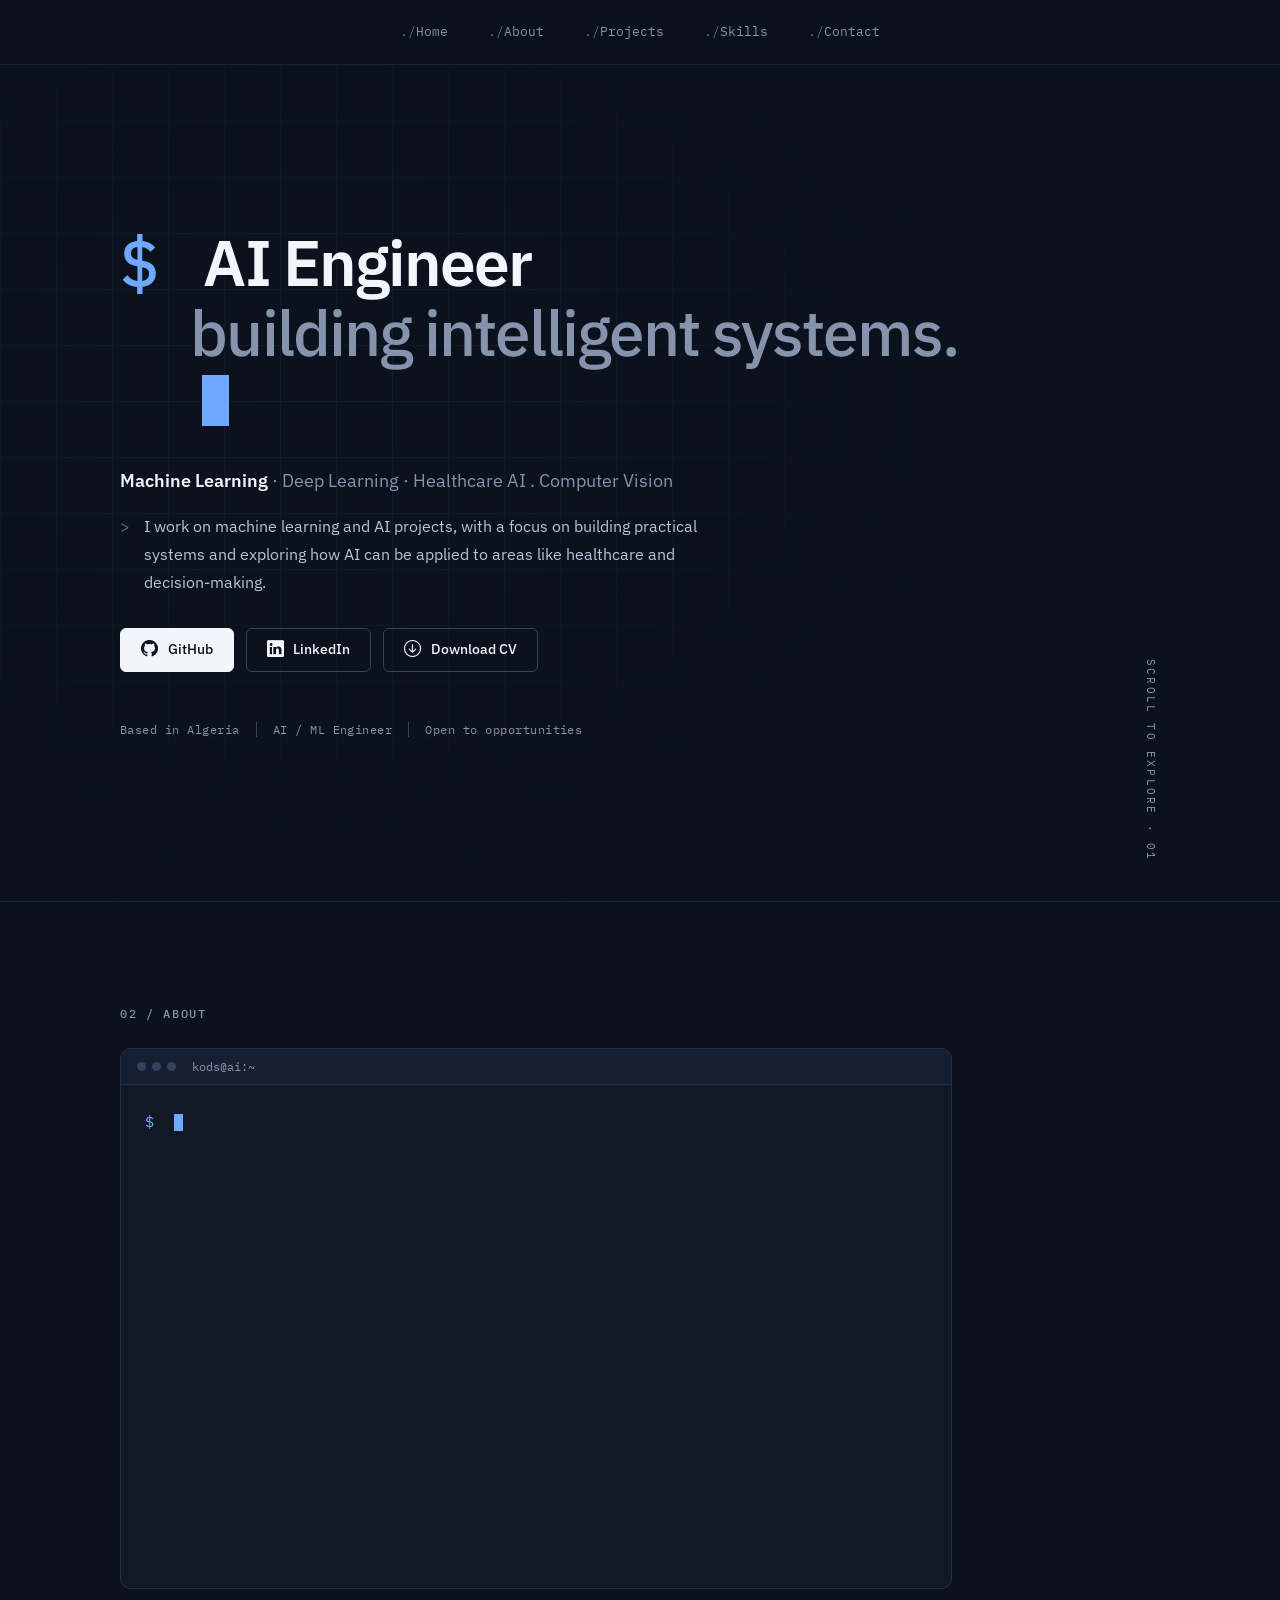
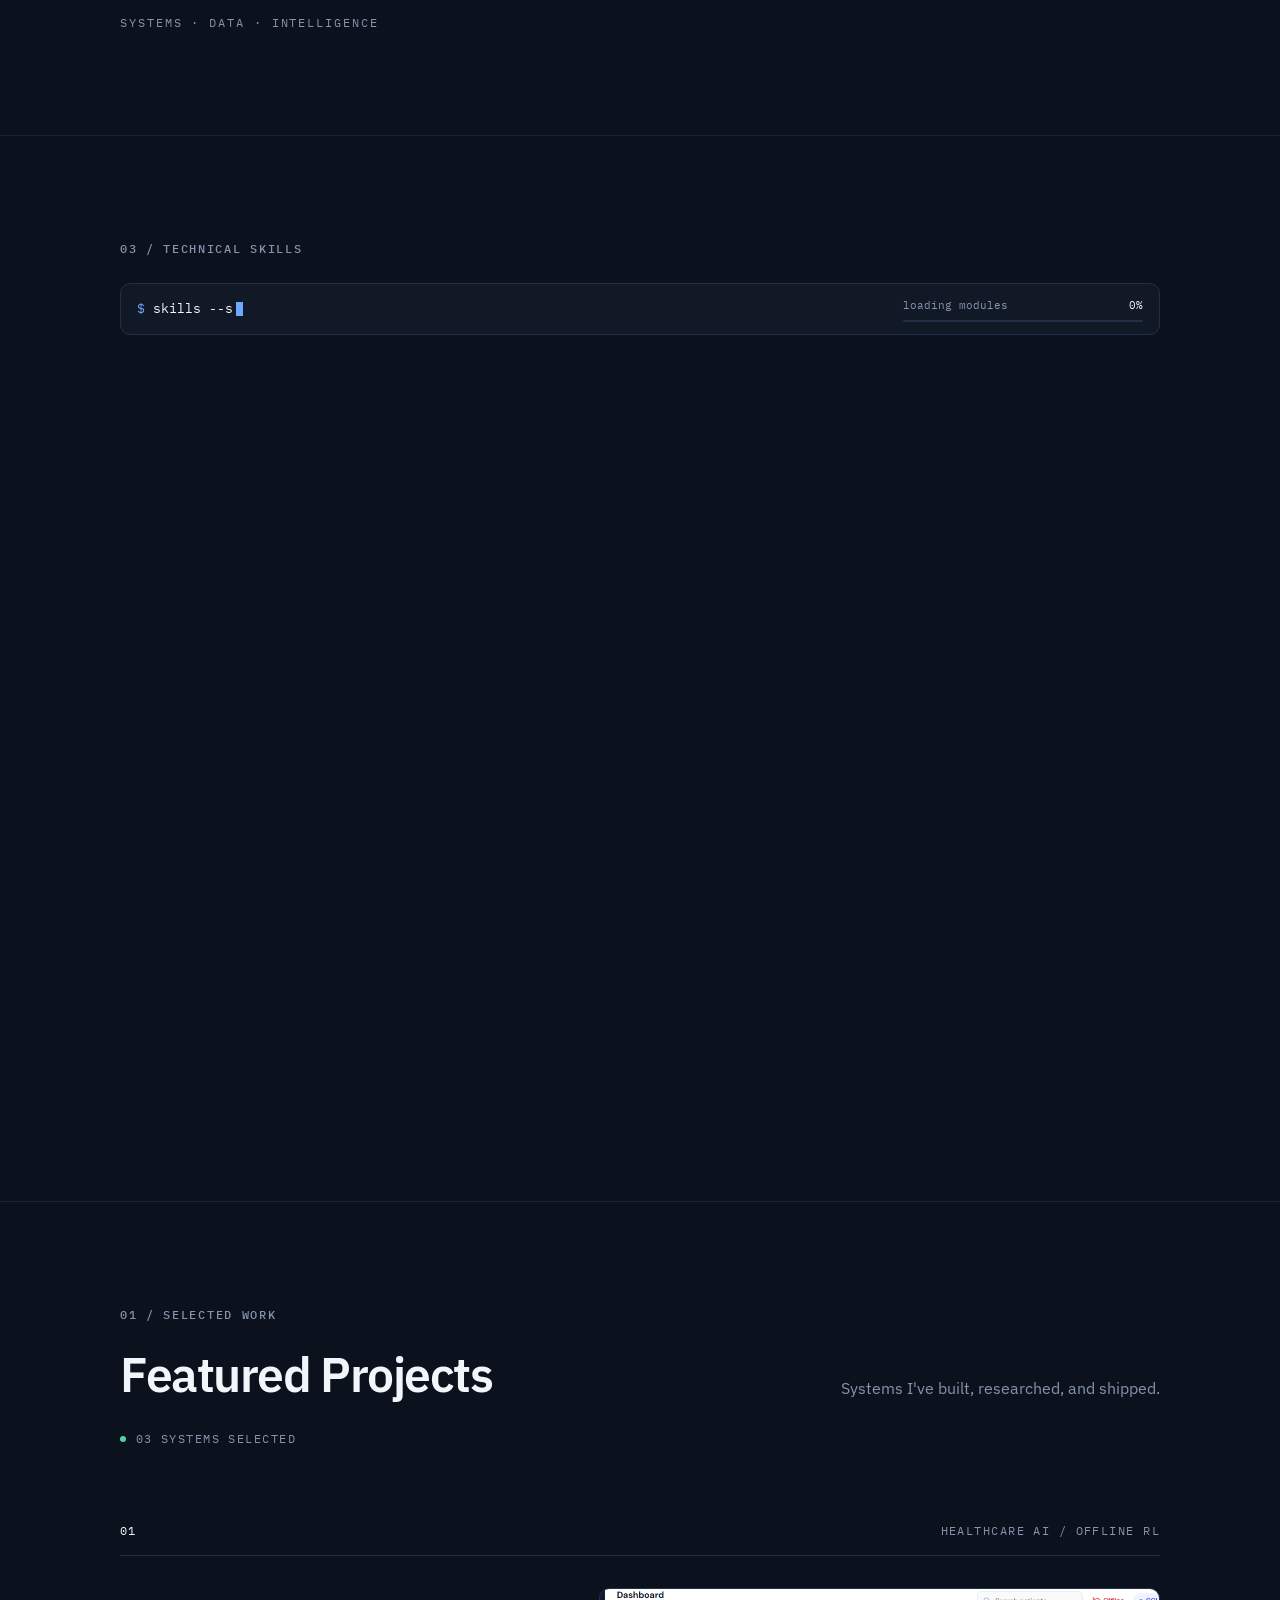
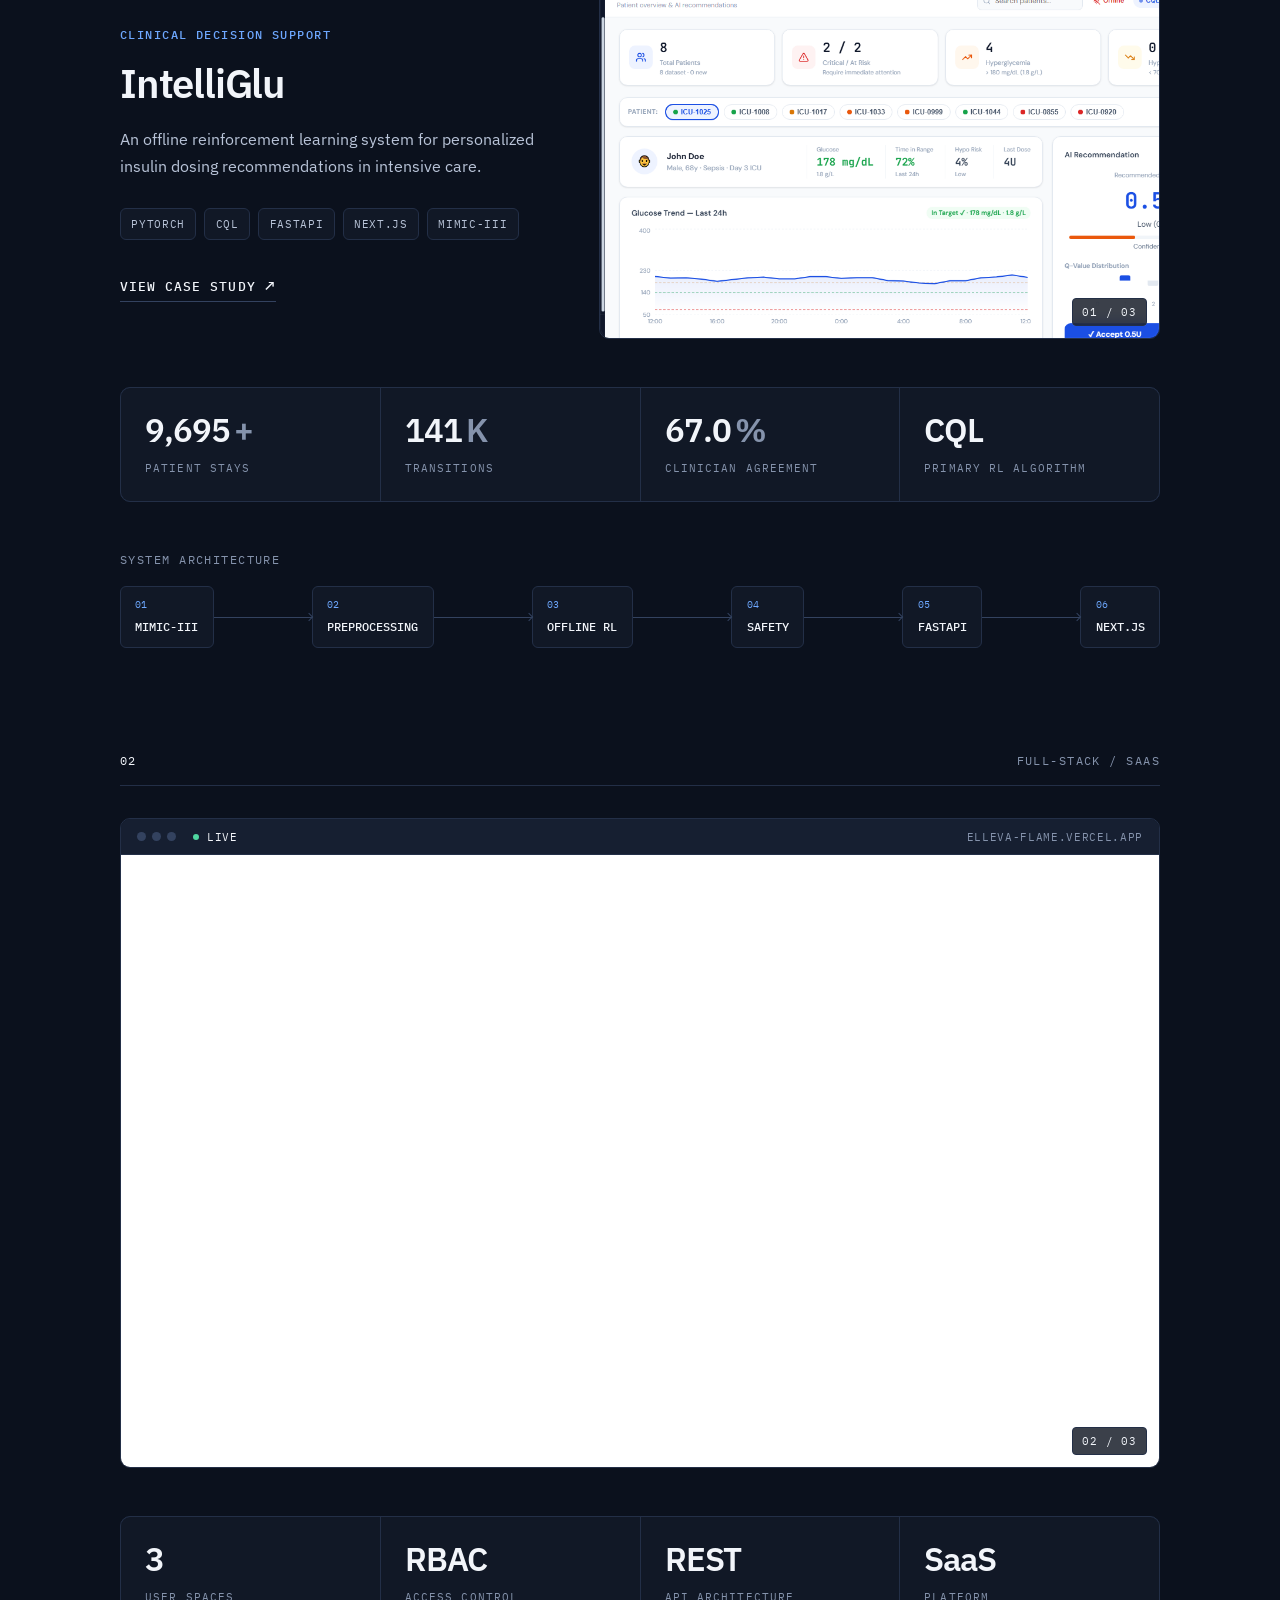
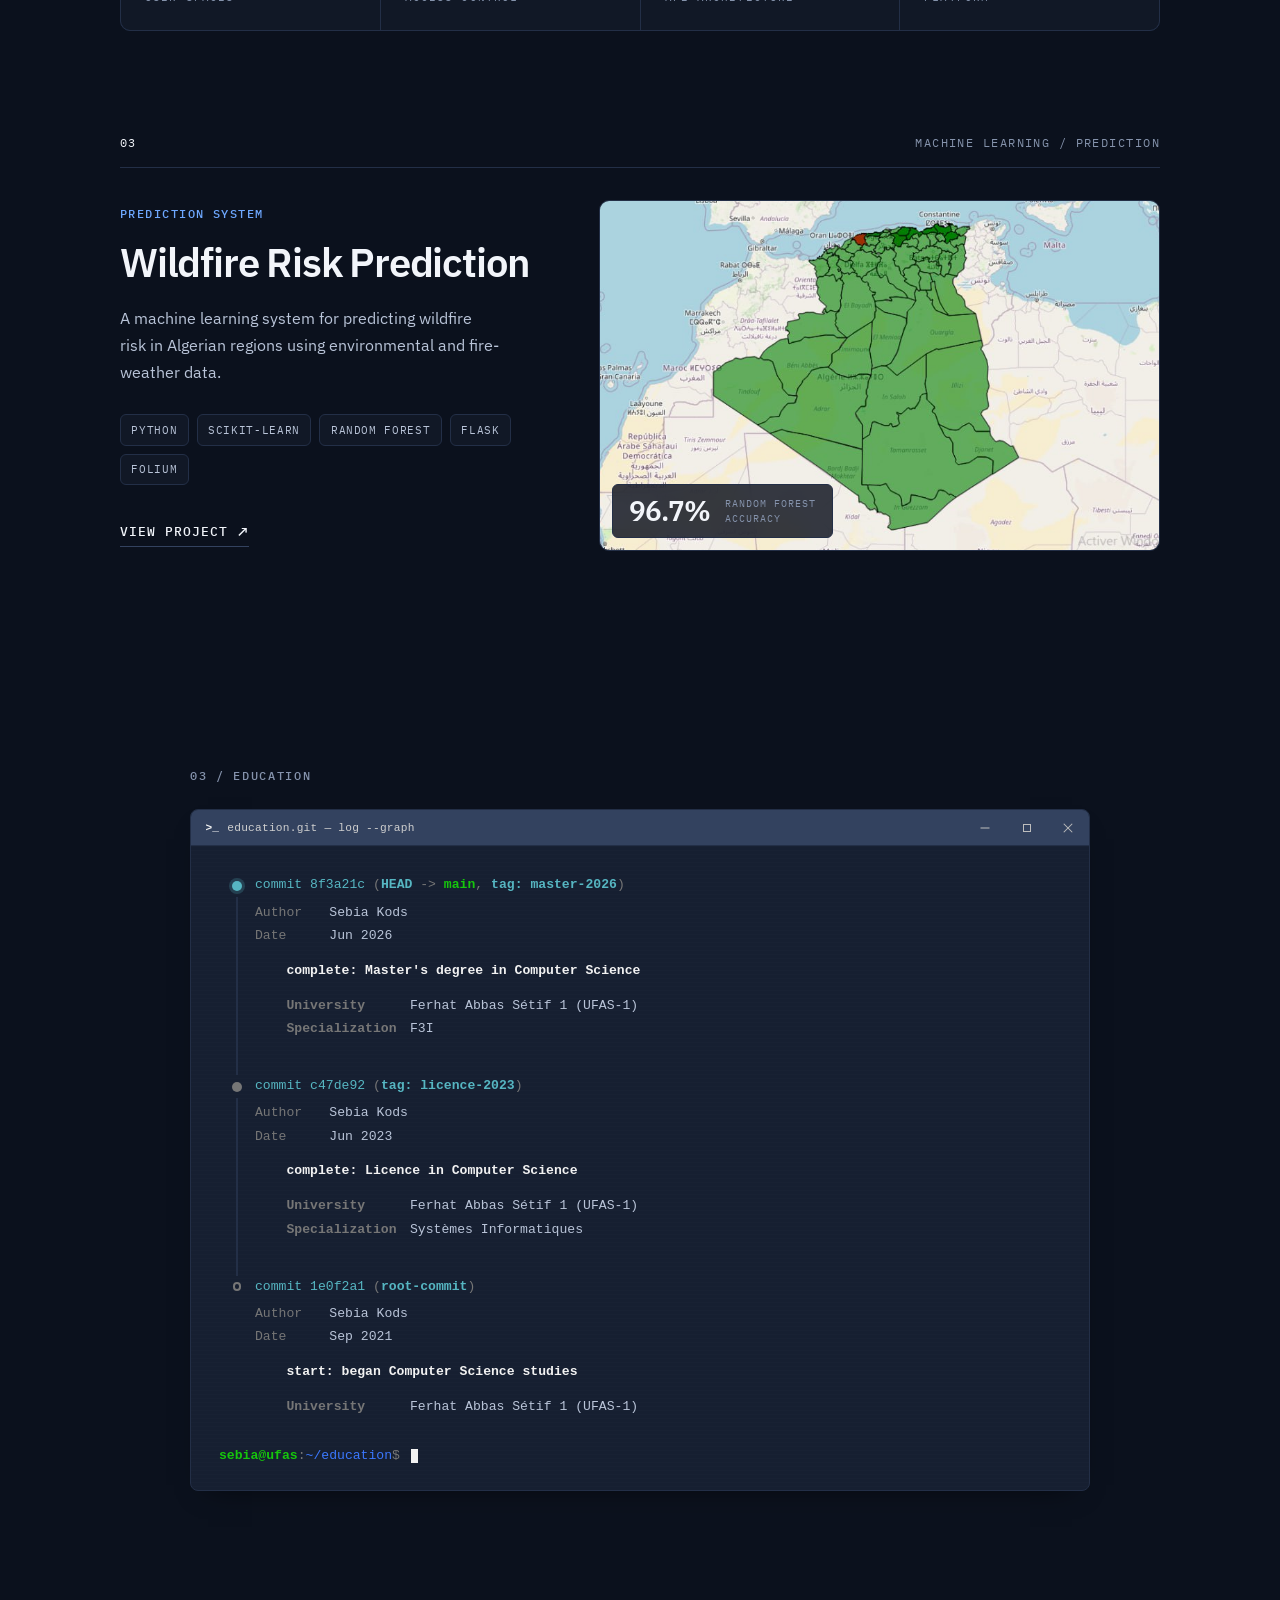
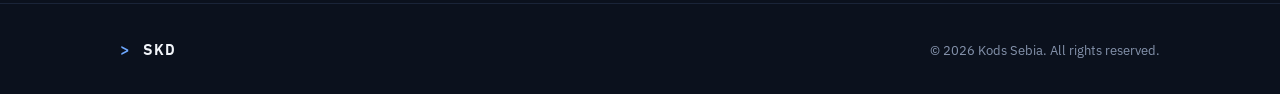
==== commit 0287c66a: "+education section" ====
--- a/index.html
+++ b/index.html
@@ -740,7 +740,103 @@
             </article>
 
         </section>
-
+         <!-- education section-->
+        <section class="education" id="education">
+        <div class="education__inner">
+        
+                <p class="about__label" id="about-label">
+                    03 / EDUCATION
+                </p>
+            <div class="git-log">
+        
+            <div class="git-log__bar">
+                <div class="git-log__ctrl"><i></i><i></i><i></i></div>
+                <span class="git-log__name">education.git — log --graph</span>
+            </div>
+        
+            <div class="git-log__body">
+                <ol class="commits">
+
+                <li class="commit is-head">
+                    <div class="commit__rail">
+                    <span class="commit__node"></span>
+                    <span class="commit__line"></span>
+                    </div>
+                    <div class="commit__content">
+                    <p class="commit__hashline">
+                        <span class="kw">commit</span>
+                        <span class="hash">8f3a21c</span>
+                        <span class="refs">(<span class="ref-head">HEAD</span> <span class="ref-sep">-&gt;</span> <span class="ref-branch">main</span>, <span class="ref-tag">tag: master-2026</span>)</span>
+                    </p>
+                    <dl class="commit__meta">
+                        <div><dt>Author</dt><dd>Sebia Kods</dd></div>
+                        <div><dt>Date</dt><dd><time datetime="2026-06">Jun 2026</time></dd></div>
+                    </dl>
+                    <p class="commit__subject">complete: Master's degree in Computer Science</p>
+                    <dl class="commit__body">
+                        <div><dt>University</dt><dd>Ferhat Abbas Sétif 1 (UFAS-1)</dd></div>
+                        <div><dt>Specialization</dt><dd>F3I</dd></div>
+                    </dl>
+                    </div>
+                </li>
+                <li class="commit">
+                    <div class="commit__rail">
+                    <span class="commit__node"></span>
+                    <span class="commit__line"></span>
+                    </div>
+                    <div class="commit__content">
+                    <p class="commit__hashline">
+                        <span class="kw">commit</span>
+                        <span class="hash">c47de92</span>
+                        <span class="refs">(<span class="ref-tag">tag: licence-2023</span>)</span>
+                    </p>
+                    <dl class="commit__meta">
+                        <div><dt>Author</dt><dd>Sebia Kods</dd></div>
+                        <div><dt>Date</dt><dd><time datetime="2023-06">Jun 2023</time></dd></div>
+                    </dl>
+                    <p class="commit__subject">complete: Licence in Computer Science</p>
+                    <dl class="commit__body">
+                        <div><dt>University</dt><dd>Ferhat Abbas Sétif 1 (UFAS-1)</dd></div>
+                        <div><dt>Specialization</dt><dd>Systèmes Informatiques</dd></div>
+                    </dl>
+                    </div>
+                </li>
+        
+                <!-- Root: start of studies -->
+                <li class="commit is-root">
+                    <div class="commit__rail">
+                    <span class="commit__node"></span>
+                    <span class="commit__line"></span>
+                    </div>
+                    <div class="commit__content">
+                    <p class="commit__hashline">
+                        <span class="kw">commit</span>
+                        <span class="hash">1e0f2a1</span>
+                        <span class="refs">(<span class="ref-tag">root-commit</span>)</span>
+                    </p>
+                    <dl class="commit__meta">
+                        <div><dt>Author</dt><dd>Sebia Kods</dd></div>
+                        <div><dt>Date</dt><dd><time datetime="2021-09">Sep 2021</time></dd></div>
+                    </dl>
+                    <p class="commit__subject">start: began Computer Science studies</p>
+                    <dl class="commit__body">
+                        <div><dt>University</dt><dd>Ferhat Abbas Sétif 1 (UFAS-1)</dd></div>
+                    </dl>
+                    </div>
+                </li>
+        
+                </ol>
+        
+                <p class="git-log__prompt">
+                <span class="ps1">sebia@ufas</span><span class="ps1-sep">:</span><span class="ps1-path">~/education</span><span class="ps1-sep">$</span>
+                <span class="cursor"></span>
+                </p>
+            </div>
+        
+            </div>
+        </div>
+        </section>
+        
          
 
 
--- a/style.css
+++ b/style.css
@@ -1389,4 +1389,427 @@
         transition-duration: 0.01ms !important;
         scroll-behavior: auto !important;
     }
+}
+
+
+.education {
+    --el-bg:     var(--bg, #161f31);
+    --el-screen: var(--screen, #161f31);
+    --el-bar:    var(--bar, #33425f);
+    --el-line:   var(--line, #2a2a2a);
+    --el-text:   var(--text, #c9c9c9);
+    --el-bright: var(--bright, #f2f2f2);
+    --el-dim:    var(--dim, #767676);
+    --el-blue:   var(--blue, #3b78ff);
+    --el-green:  var(--green, #16c60c);
+    --el-amber:  #56b6c2;   
+    --el-cyan:   #56b6c2;   
+    --el-font:   var(--font, "SFMono-Regular", Consolas,
+                 "Liberation Mono", Menlo, monospace);
+ 
+    padding: clamp(5rem, 9vw, 7rem) 1.25rem;
+    background: var(--el-bg);
+    color: var(--el-text);
+    font-family: var(--el-font);
+}
+ 
+.education__inner {
+    width: 100%;
+    max-width: 900px;
+    margin: 0 auto;
+}
+ 
+.education__label {
+    margin: 0 0 1rem;
+ 
+    font-size: 0.75rem;
+    letter-spacing: 0.14em;
+ 
+    color: var(--el-dim);
+}
+ 
+.education__heading {
+    margin: 0 0 2.75rem;
+ 
+    font-size: clamp(1.5rem, 3.5vw, 2.25rem);
+    line-height: 1.2;
+ 
+    font-weight: 700;
+    letter-spacing: -0.02em;
+ 
+    color: var(--el-bright);
+}
+ 
+.education__label::before,
+.education__heading::before {
+    content: "$ ";
+ 
+    color: var(--el-blue);
+ 
+    text-shadow: 0 0 8px rgba(59, 120, 255, 0.45);
+}
+ 
+ 
+.git-log {
+    position: relative;
+    isolation: isolate;
+ 
+    background: var(--el-screen);
+    border: 1px solid var(--el-line);
+    border-radius: 8px;
+ 
+    overflow: hidden;
+ 
+    box-shadow:
+        inset 0 1px 0 rgba(255, 255, 255, 0.04),
+        0 12px 28px -18px rgba(0, 0, 0, 0.75);
+}
+ 
+.git-log__bar {
+    display: flex;
+    flex-direction: row-reverse;
+    align-items: center;
+    justify-content: space-between;
+ 
+    height: 2.25rem;
+    padding-left: 0.9rem;
+ 
+    background: var(--el-bar);
+    border-bottom: 1px solid var(--el-line);
+}
+ 
+.git-log__name {
+    display: flex;
+    align-items: center;
+ 
+    gap: 0.5rem;
+ 
+    min-width: 0;
+    overflow: hidden;
+ 
+    font-size: 0.7rem;
+    letter-spacing: 0.02em;
+ 
+    color: #cfcfcf;
+    white-space: nowrap;
+    text-overflow: ellipsis;
+}
+ 
+.git-log__name::before {
+    content: ">_";
+ 
+    font-weight: 700;
+    color: var(--el-bright);
+}
+ 
+.git-log__ctrl {
+    display: flex;
+    align-self: stretch;
+    flex-shrink: 0;
+}
+ 
+.git-log__ctrl i {
+    position: relative;
+    width: 2.6rem;
+    color: #bdbdbd;
+ 
+    transition: background-color 0.15s ease;
+}
+ 
+.git-log__ctrl i::before,
+.git-log__ctrl i::after {
+    content: "";
+ 
+    position: absolute;
+    top: 50%;
+    left: 50%;
+    translate: -50% -50%;
+ 
+    background: currentColor;
+}
+ 
+.git-log__ctrl i:hover {
+    background: rgba(255, 255, 255, 0.08);
+}
+ 
+
+.git-log__ctrl i:nth-child(1)::before { width: 9px; height: 1px; }
+.git-log__ctrl i:nth-child(1)::after  { display: none; }
+
+.git-log__ctrl i:nth-child(2)::before {
+    width: 8px;
+    height: 8px;
+    background: none;
+    border: 1px solid currentColor;
+}
+.git-log__ctrl i:nth-child(2)::after { display: none; }
+
+.git-log__ctrl i:nth-child(3)::before,
+.git-log__ctrl i:nth-child(3)::after { width: 12px; height: 1px; }
+.git-log__ctrl i:nth-child(3)::before { rotate: 45deg; }
+.git-log__ctrl i:nth-child(3)::after  { rotate: -45deg; }
+.git-log__ctrl i:nth-child(3):hover   { background: #c42b1c; color: #fff; }
+
+.git-log__body {
+    position: relative;
+ 
+    padding: 1.75rem 1.75rem 1.5rem;
+ 
+    font-size: 0.82rem;
+    line-height: 1.6;
+}
+ 
+/* faint scanlines, tucked behind the text */
+.git-log__body::after {
+    content: "";
+ 
+    position: absolute;
+    inset: 0;
+    z-index: -1;
+ 
+    pointer-events: none;
+    opacity: 0.3;
+ 
+    background:
+        repeating-linear-gradient(
+            to bottom,
+            rgba(255, 255, 255, 0.03) 0,
+            rgba(255, 255, 255, 0.03) 1px,
+            transparent 1px,
+            transparent 4px
+        );
+}
+ 
+ 
+.commits {
+    list-style: none;
+    margin: 0;
+    padding: 0;
+}
+ 
+.commit {
+    display: flex;
+}
+ 
+.commit__rail {
+    display: flex;
+    flex-direction: column;
+    align-items: center;
+ 
+    width: 2.25rem;
+    flex-shrink: 0;
+}
+ 
+.commit__node {
+    width: 0.65rem;
+    height: 0.65rem;
+    flex-shrink: 0;
+ 
+    margin-top: 0.5em;
+ 
+    border-radius: 50%;
+    background: var(--el-dim);
+ 
+    transition: background-color 0.2s ease, box-shadow 0.2s ease;
+}
+ 
+.commit__line {
+    width: 2px;
+    flex: 1;
+    margin-top: 0.35rem;
+ 
+    background: var(--el-line);
+}
+ 
+.commit:last-child .commit__line {
+    display: none;
+}
+ 
+.commit__content {
+    flex: 1;
+    min-width: 0;
+ 
+    padding-bottom: 2.25rem;
+}
+ 
+.commit:last-child .commit__content {
+    padding-bottom: 0;
+}
+
+.commit.is-head .commit__node {
+    background: var(--el-cyan);
+    box-shadow: 0 0 0 3px color-mix(in srgb, var(--el-cyan) 22%, transparent);
+}
+.commit.is-root .commit__node {
+    background: var(--el-screen);
+    border: 2px solid var(--el-dim);
+    width: 0.55rem;
+    height: 0.55rem;
+} 
+.commit__hashline {
+    margin: 0 0 0.4rem;
+ 
+    overflow-wrap: anywhere;
+}
+ 
+.kw,
+.hash {
+    color: var(--el-amber);
+}
+ 
+.refs {
+    color: var(--el-dim);
+}
+ 
+.ref-head {
+    color: var(--el-cyan);
+    font-weight: 700;
+}
+ 
+.ref-branch {
+    color: var(--el-green);
+    font-weight: 700;
+}
+ 
+.ref-tag {
+    color: var(--el-amber);
+    font-weight: 700;
+}
+ 
+.ref-sep {
+    color: var(--el-dim);
+}
+ 
+.commit__meta {
+    display: grid;
+    grid-template-columns: 4.75em 1fr;
+    row-gap: 0.15rem;
+    column-gap: 0.75rem;
+ 
+    margin: 0 0 0.9rem;
+}
+ 
+.commit__meta > div {
+    display: contents;
+}
+ 
+.commit__meta dt {
+    color: var(--el-dim);
+    font-weight: 400;
+}
+ 
+.commit__meta dd {
+    margin: 0;
+    color: var(--el-text);
+}
+ 
+.commit__subject {
+    margin: 0 0 0.9rem;
+    padding-left: 4ch;
+ 
+    color: var(--el-bright);
+    font-weight: 700;
+    line-height: 1.5;
+}
+ 
+.commit__body {
+    display: grid;
+    grid-template-columns: 8.5em 1fr;
+    row-gap: 0.15rem;
+    column-gap: 0.75rem;
+ 
+    margin: 0;
+    padding-left: 4ch;
+}
+ 
+.commit__body > div {
+    display: contents;
+}
+ 
+.commit__body dt {
+    color: var(--el-dim);
+}
+ 
+.commit__body dd {
+    margin: 0;
+    color: var(--el-text);
+}
+  
+.git-log__prompt {
+    margin: 1.75rem 0 0;
+    color: var(--el-dim);
+}
+ 
+.ps1 {
+    color: var(--el-green);
+    font-weight: 700;
+}
+ 
+.ps1-path {
+    color: var(--el-blue);
+}
+ 
+.ps1-sep {
+    color: var(--el-dim);
+}
+ 
+.git-log__prompt .cursor {
+    display: inline-block;
+ 
+    width: 0.55em;
+    height: 1.1em;
+ 
+    margin-left: 0.35ch;
+    vertical-align: text-bottom;
+ 
+    background: var(--el-bright);
+ 
+    animation: term-blink 1.06s steps(1) infinite;
+}
+ 
+@keyframes term-blink {
+    50% { opacity: 0; }
+} 
+@media (max-width: 640px) {
+ 
+    .education {
+        padding: 4rem 1rem;
+    }
+ 
+    .education__heading {
+        margin-bottom: 2rem;
+    }
+ 
+    .git-log__body {
+        padding: 1.4rem 1.1rem 1.25rem;
+        font-size: 0.78rem;
+    }
+ 
+    .commit__rail {
+        width: 1.75rem;
+    }
+ 
+    .commit__meta,
+    .commit__body {
+        grid-template-columns: 1fr;
+        row-gap: 0.1rem;
+    }
+ 
+    .commit__meta dt,
+    .commit__body dt {
+        margin-top: 0.35rem;
+    }
+ 
+    .commit__subject,
+    .commit__body {
+        padding-left: 2ch;
+    }
+}
+
+@media (prefers-reduced-motion: reduce) {
+ 
+    .git-log__prompt .cursor {
+        animation: none;
+        opacity: 1;
+    }
 }
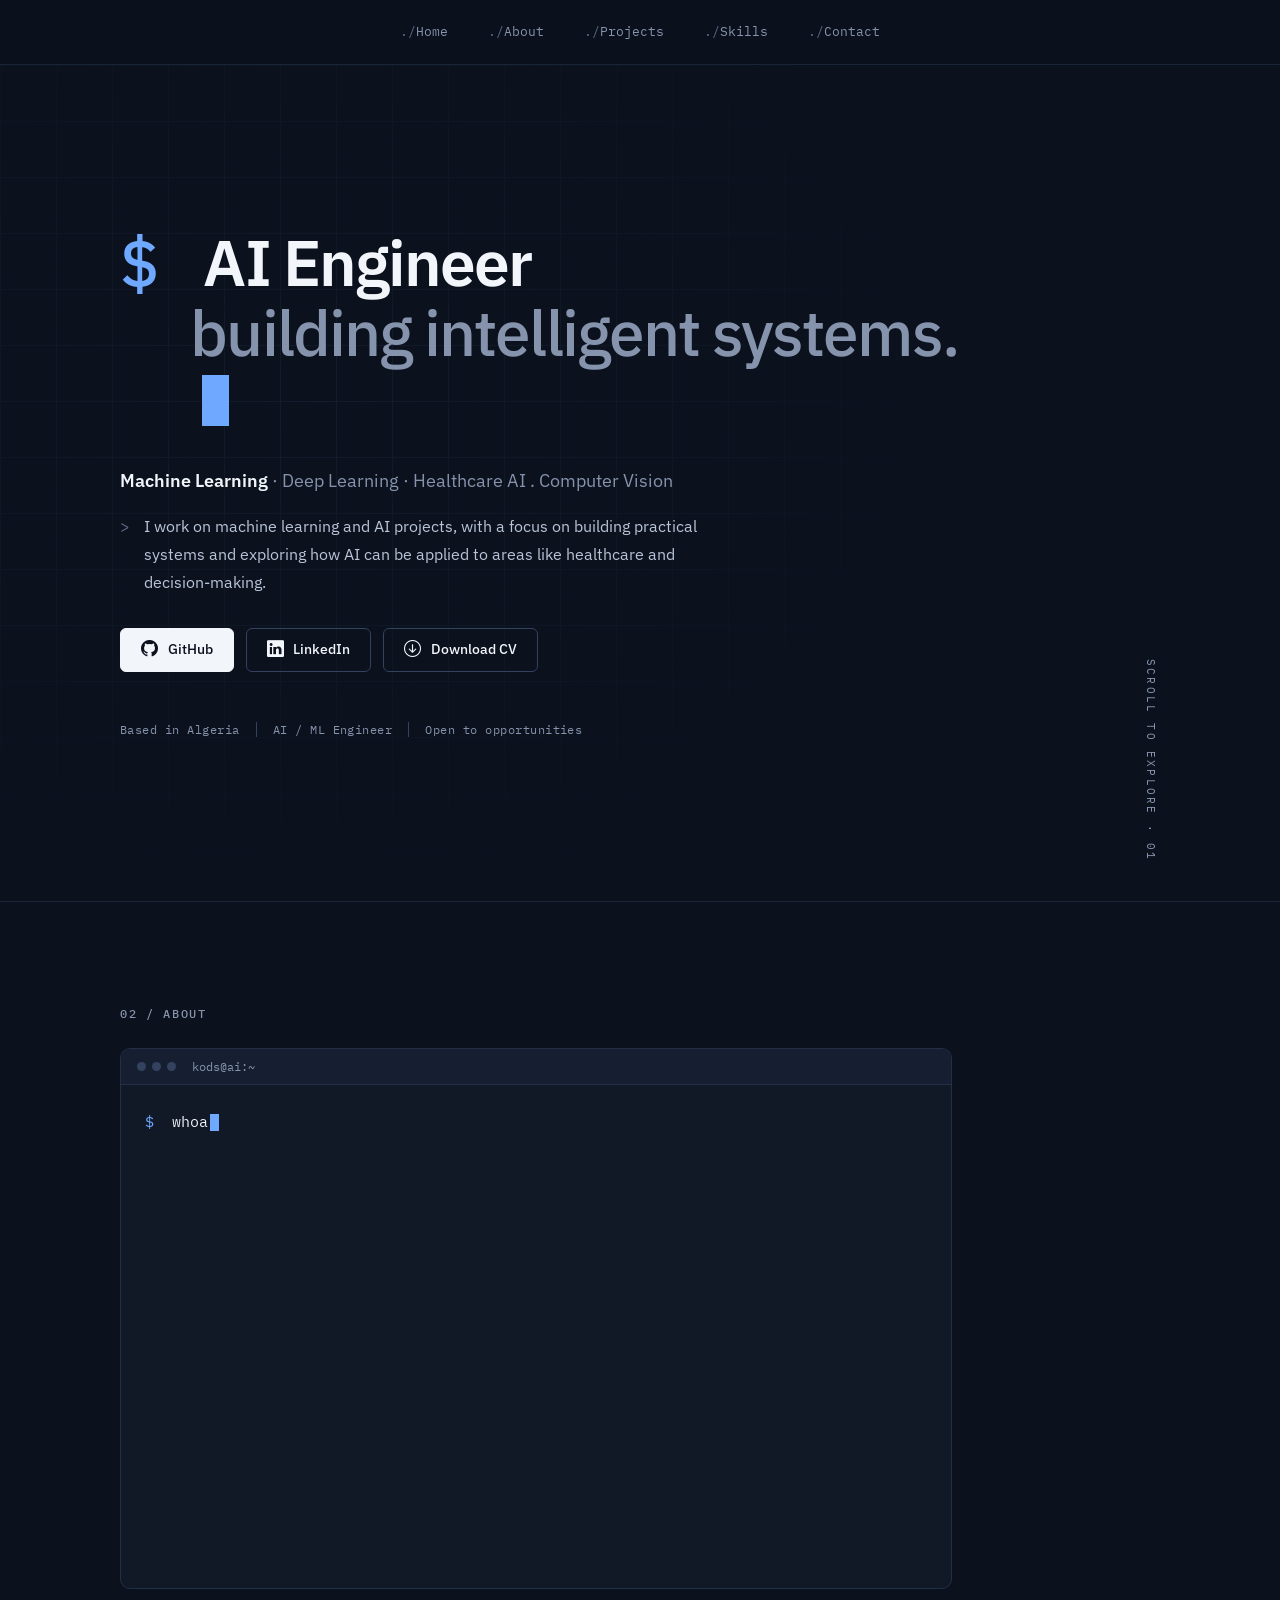
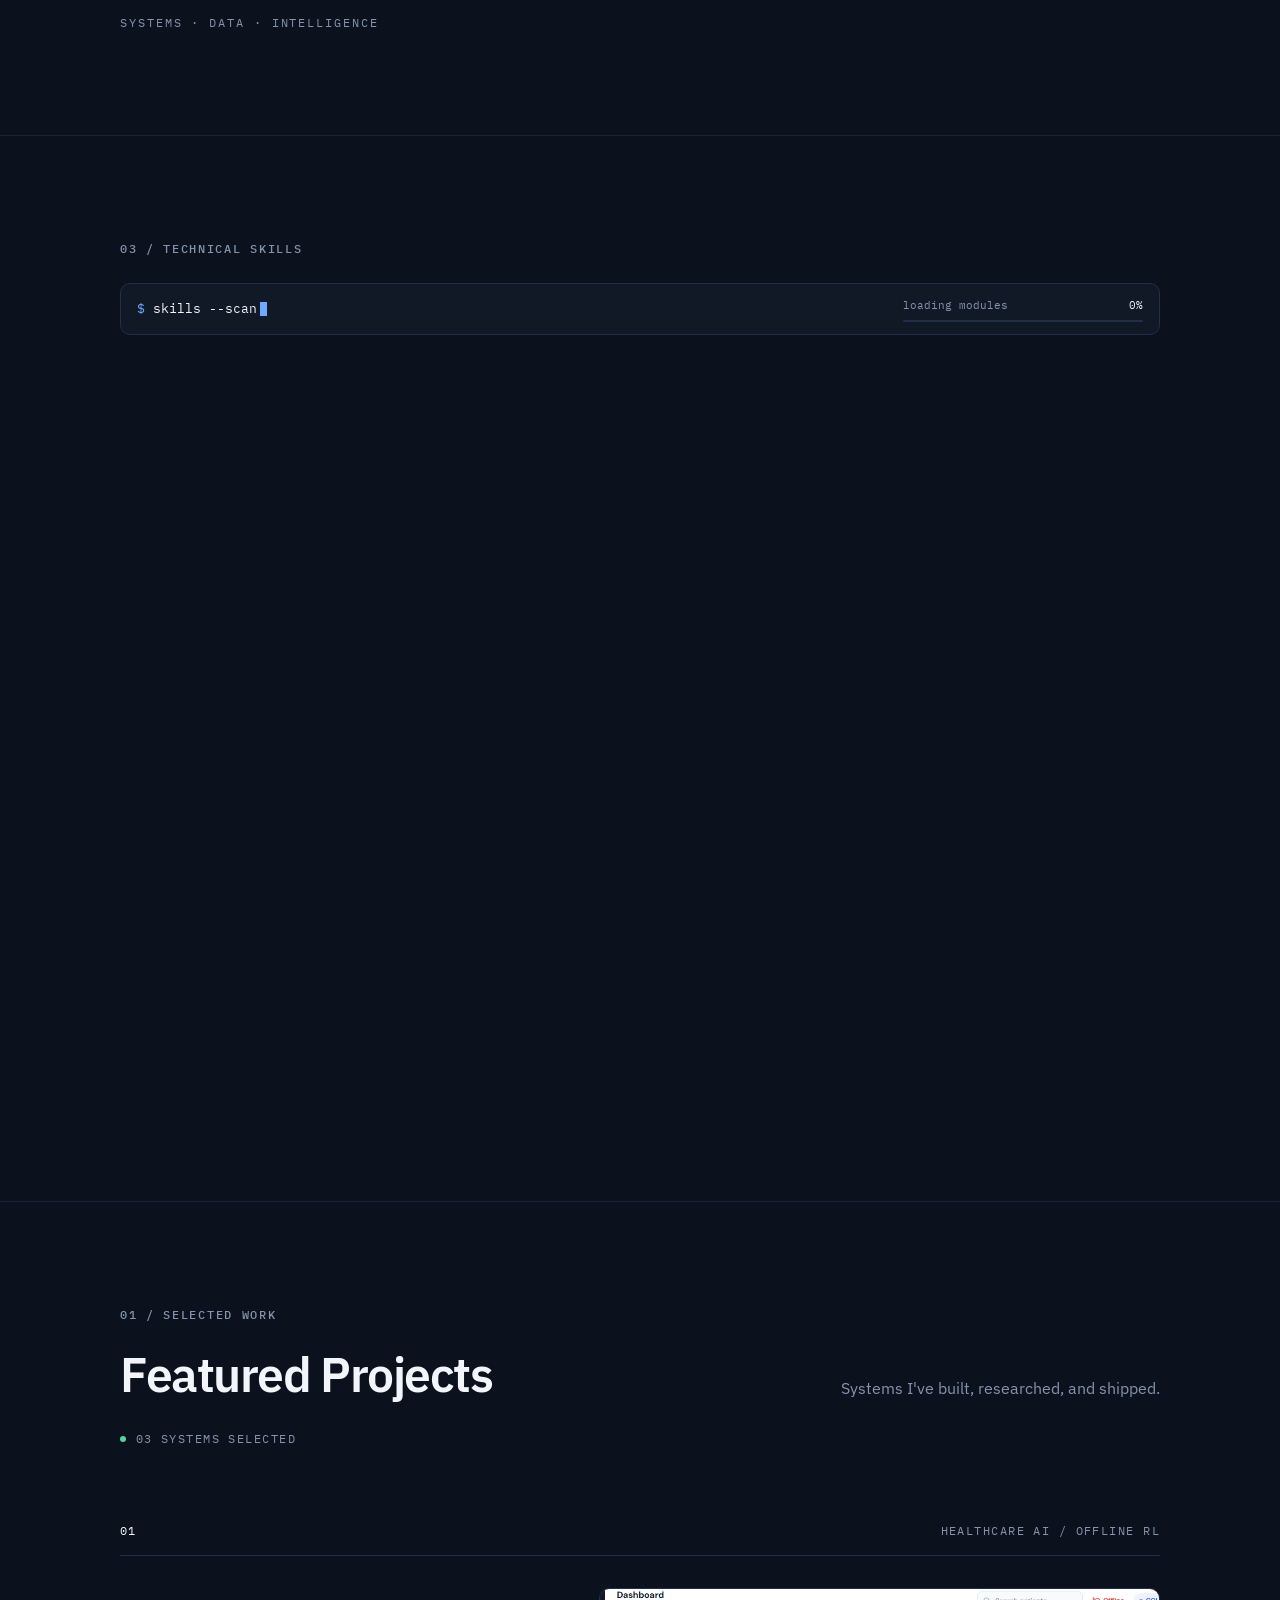
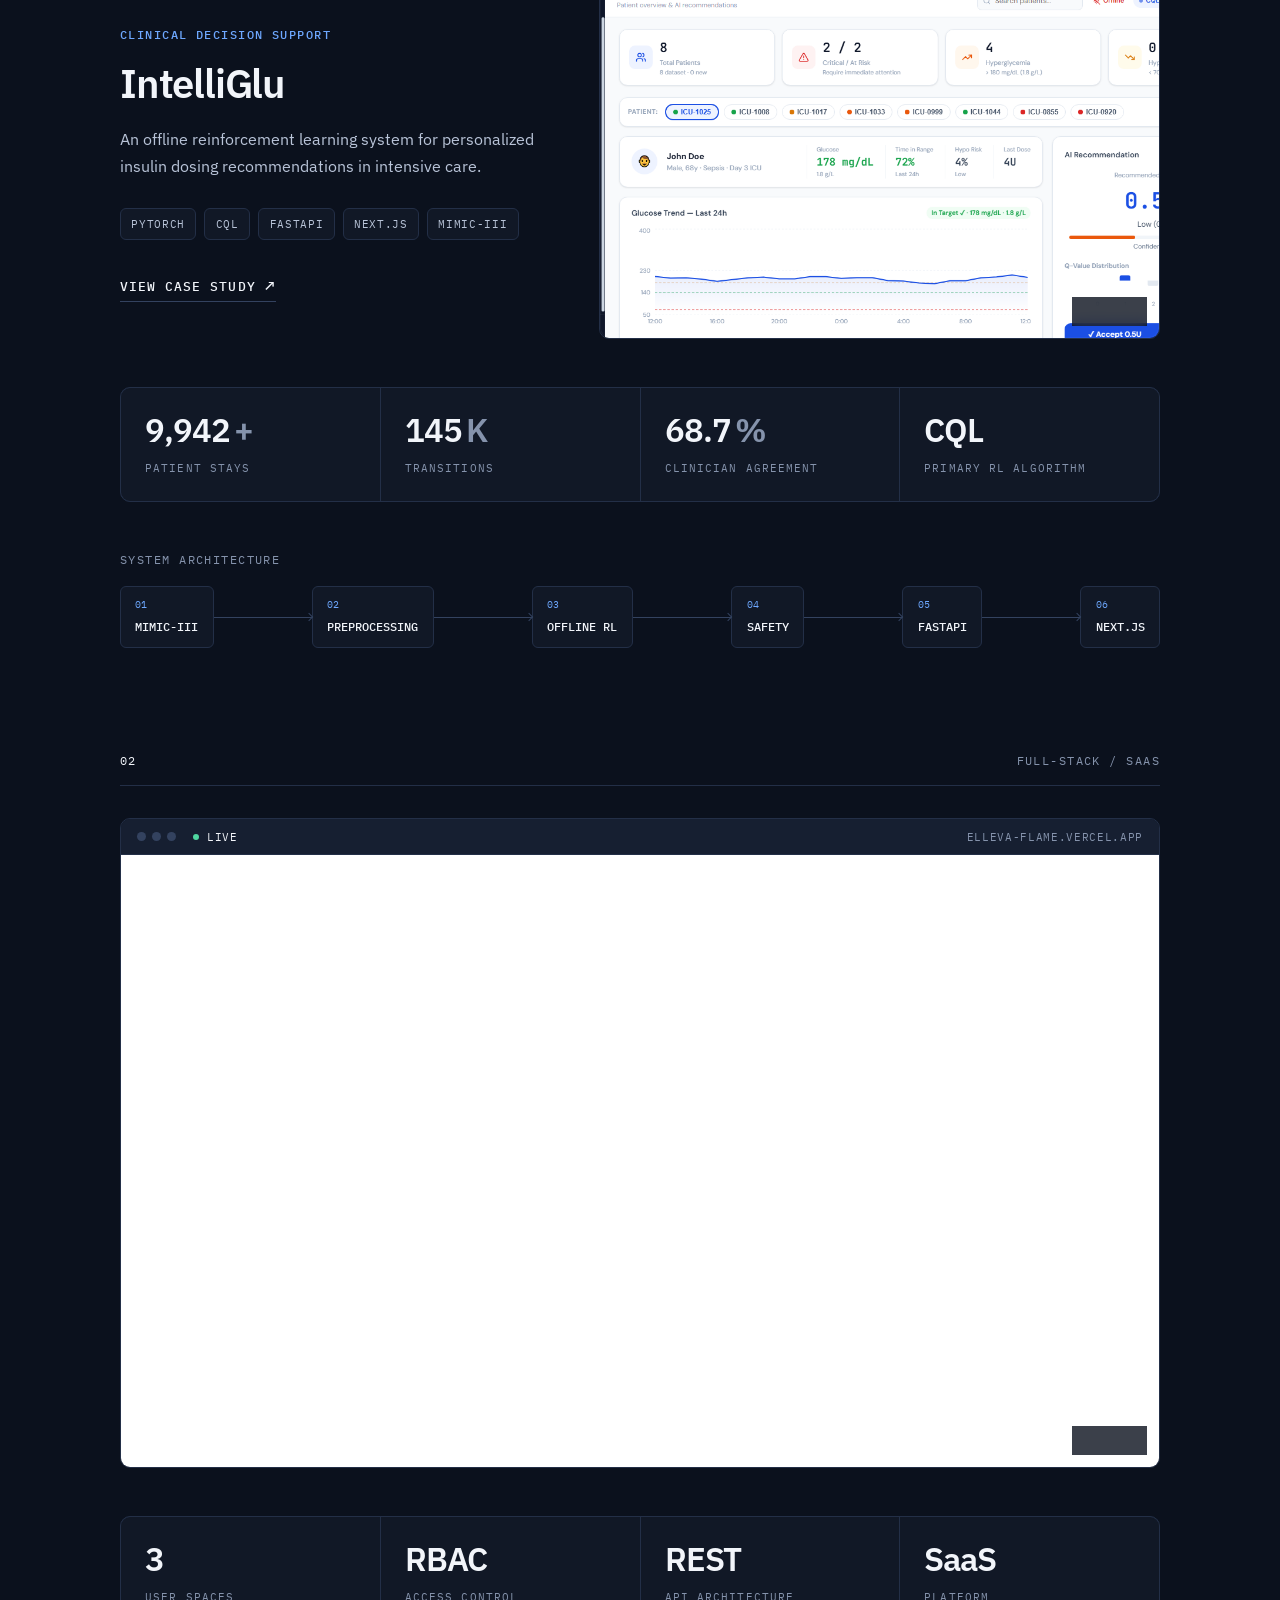
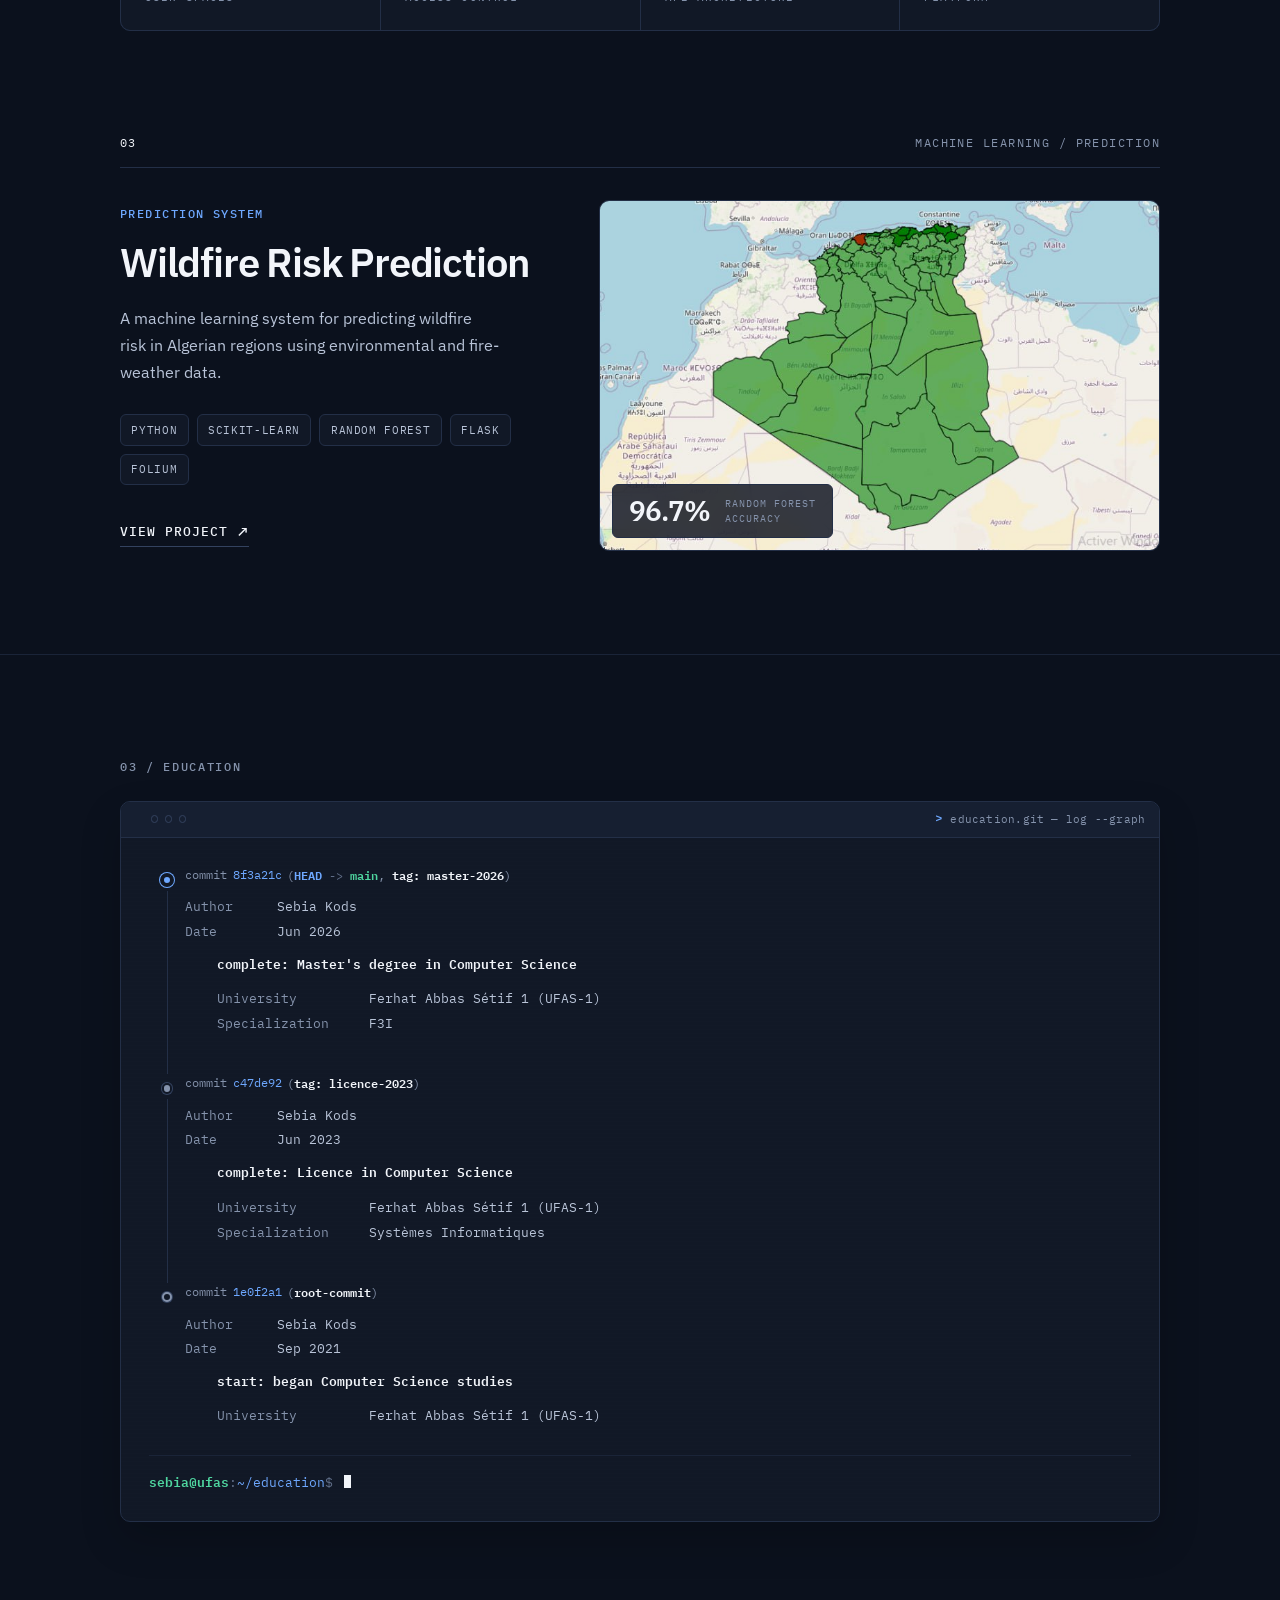
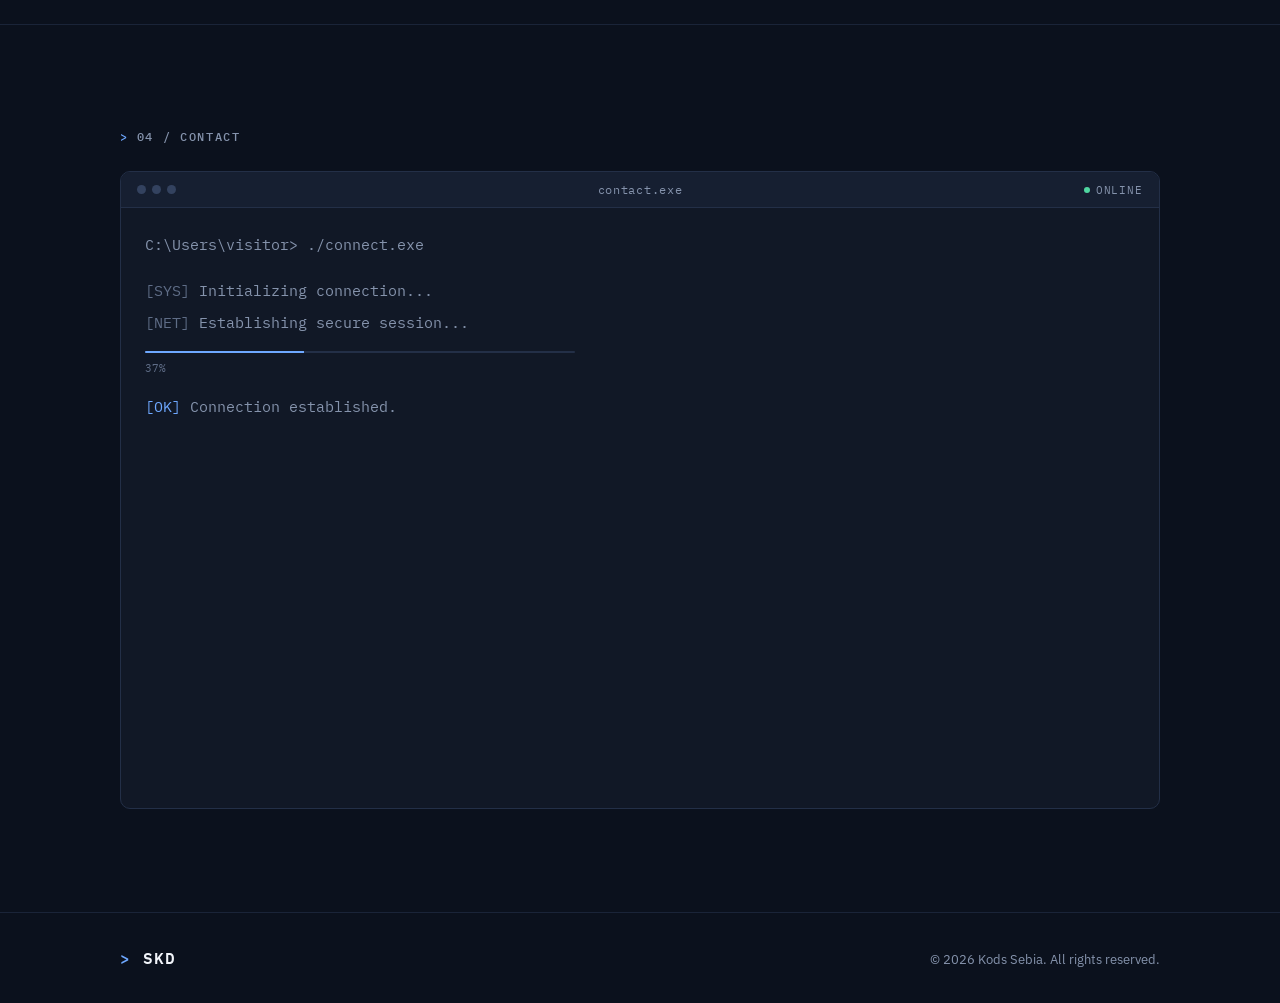
==== commit a613df88: "add contactme section" ====
--- a/index.html
+++ b/index.html
@@ -740,6 +740,7 @@
             </article>
 
         </section>
+        
          <!-- education section-->
         <section class="education" id="education">
         <div class="education__inner">
@@ -835,9 +836,233 @@
         
             </div>
         </div>
-        </section>
-        
-         
+        </section>       
+
+        <!--contactme section-->
+        <section class="contact" id="contact">
+
+            <div class="contact__header">
+                <p class="contact__label">04 / CONTACT</p>
+            </div>
+
+            <div class="contact-terminal" id="contactTerminal">
+
+                <!-- Terminal top bar -->
+                <div class="contact-terminal__bar">
+                    <div class="contact-terminal__dots" aria-hidden="true">
+                        <span></span>
+                        <span></span>
+                        <span></span>
+                    </div>
+
+                    <div class="contact-terminal__title">
+                        contact.exe
+                    </div>
+
+                    <div class="contact-terminal__status">
+                        <span class="status-dot"></span>
+                        ONLINE
+                    </div>
+                </div>
+
+                <!-- Terminal body -->
+                <div class="contact-terminal__body">
+
+                    <!-- Boot sequence -->
+                    <div class="contact-boot" id="contactBoot">
+
+                        <div class="terminal-line terminal-line--muted">
+                            C:\Users\visitor&gt; ./connect.exe
+                        </div>
+
+                        <div class="boot-output" id="bootOutput">
+
+                            <div class="boot-line">
+                                <span class="boot-prefix">[SYS]</span>
+                                Initializing connection...
+                            </div>
+
+                            <div class="boot-line">
+                                <span class="boot-prefix">[NET]</span>
+                                Establishing secure session...
+                            </div>
+
+                            <div class="boot-progress">
+                                <span id="bootProgressBar"></span>
+                            </div>
+
+                            <div class="boot-percent" id="bootPercent">
+                                0%
+                            </div>
+
+                            <div class="boot-line boot-success">
+                                <span>[OK]</span>
+                                Connection established.
+                            </div>
+
+                        </div>
+
+                    </div>
+                    <div class="contact-console" id="contactConsole">
+
+                        <div class="terminal-line terminal-line--muted">
+                            C:\Users\visitor&gt; connect --with-sebia
+                        </div>
+
+                        <div class="terminal-output">
+
+                            <p>
+                                Welcome to the contact interface.
+                            </p>
+
+                            <p class="terminal-highlight">
+                                Available commands:
+                            </p>
+
+                            <div class="contact-commands">
+
+                                <button
+                                    class="contact-command"
+                                    type="button"
+                                    data-command="email"
+                                >
+                                    <span>[1]</span>
+                                    email
+                                </button>
+
+                                <button
+                                    class="contact-command"
+                                    type="button"
+                                    data-command="linkedin"
+                                >
+                                    <span>[2]</span>
+                                    linkedin
+                                </button>
+
+                                <button
+                                    class="contact-command"
+                                    type="button"
+                                    data-command="github"
+                                >
+                                    <span>[3]</span>
+                                    github
+                                </button>
+
+                                <button
+                                    class="contact-command"
+                                    type="button"
+                                    data-command="message"
+                                >
+                                    <span>[4]</span>
+                                    send-message
+                                </button>
+
+                            </div>
+
+                        </div>
+                        <div
+                            class="contact-response"
+                            id="contactResponse"
+                            aria-live="polite"
+                        ></div>
+                        <form
+                            class="contact-form"
+                            id="contactForm"
+                            novalidate
+                        >
+
+                            <div class="form-command">
+                                C:\Users\visitor&gt; send-message
+                            </div>
+
+                            <div class="form-title">
+                                [NEW MESSAGE]
+                            </div>
+
+                            <div class="form-field">
+                                <label for="contactName">
+                                    &gt; name:
+                                </label>
+
+                                <input
+                                    type="text"
+                                    id="contactName"
+                                    name="name"
+                                    autocomplete="name"
+                                    placeholder="Your name"
+                                    required
+                                >
+                            </div>
+
+
+                            <div class="form-field">
+                                <label for="contactEmail">
+                                    &gt; email:
+                                </label>
+
+                                <input
+                                    type="email"
+                                    id="contactEmail"
+                                    name="email"
+                                    autocomplete="email"
+                                    placeholder="you@example.com"
+                                    required
+                                >
+                            </div>
+
+
+                            <div class="form-field form-field--message">
+                                <label for="contactMessage">
+                                    &gt; message:
+                                </label>
+
+                                <textarea
+                                    id="contactMessage"
+                                    name="message"
+                                    rows="5"
+                                    placeholder="Write your message..."
+                                    required
+                                ></textarea>
+                            </div>
+
+
+                            <button
+                                class="contact-submit"
+                                type="submit"
+                            >
+                                [ EXECUTE ]
+                            </button>
+
+                            <button
+                                class="contact-cancel"
+                                type="button"
+                                id="cancelMessage"
+                            >
+                                [ CANCEL ]
+                            </button>
+
+                        </form>
+                    <div class="terminal-prompt terminal-prompt--interactive">
+                        <span>C:\Users\visitor&gt;</span>
+
+                        <input
+                            type="text"
+                            id="contactCommandInput"
+                            class="terminal-command-input"
+                            autocomplete="off"
+                            spellcheck="false"
+                            aria-label="Terminal command"
+                        >
+
+                        <span class="terminal-cursor"></span>
+                    </div>
+
+                    </div>
+
+                </div>
+            </div>
+
+        </section>       
 
 
     </main>
--- a/style.css
+++ b/style.css
@@ -1391,425 +1391,910 @@
     }
 }
 
-
 .education {
-    --el-bg:     var(--bg, #161f31);
-    --el-screen: var(--screen, #161f31);
-    --el-bar:    var(--bar, #33425f);
-    --el-line:   var(--line, #2a2a2a);
-    --el-text:   var(--text, #c9c9c9);
-    --el-bright: var(--bright, #f2f2f2);
-    --el-dim:    var(--dim, #767676);
-    --el-blue:   var(--blue, #3b78ff);
-    --el-green:  var(--green, #16c60c);
-    --el-amber:  #56b6c2;   
-    --el-cyan:   #56b6c2;   
-    --el-font:   var(--font, "SFMono-Regular", Consolas,
-                 "Liberation Mono", Menlo, monospace);
- 
-    padding: clamp(5rem, 9vw, 7rem) 1.25rem;
-    background: var(--el-bg);
-    color: var(--el-text);
-    font-family: var(--el-font);
-}
- 
+    padding: var(--section-y) var(--pad-x);
+    border-top: 1px solid var(--line-soft);
+    background: var(--bg);
+    color: var(--text);
+    font-family: var(--mono);
+}
+
 .education__inner {
     width: 100%;
-    max-width: 900px;
+    max-width: var(--container);
     margin: 0 auto;
 }
- 
+
 .education__label {
+    display: flex;
+    align-items: center;
+    gap: 0.5rem;
     margin: 0 0 1rem;
- 
-    font-size: 0.75rem;
+    color: var(--muted);
+    font-family: var(--mono);
+    font-size: 0.72rem;
+    font-weight: 500;
     letter-spacing: 0.14em;
- 
-    color: var(--el-dim);
-}
- 
+    text-transform: uppercase;
+}
+
+.education__label::before {
+    content: ">";
+    color: var(--accent);
+}
+
 .education__heading {
-    margin: 0 0 2.75rem;
- 
+    margin: 0 0 2.5rem;
+    color: var(--heading);
+    font-family: var(--mono);
     font-size: clamp(1.5rem, 3.5vw, 2.25rem);
+    font-weight: 600;
     line-height: 1.2;
- 
-    font-weight: 700;
-    letter-spacing: -0.02em;
- 
-    color: var(--el-bright);
-}
- 
-.education__label::before,
+    letter-spacing: -0.03em;
+}
+
 .education__heading::before {
     content: "$ ";
- 
-    color: var(--el-blue);
- 
-    text-shadow: 0 0 8px rgba(59, 120, 255, 0.45);
-}
- 
- 
+    color: var(--accent);
+}
+
 .git-log {
     position: relative;
-    isolation: isolate;
- 
-    background: var(--el-screen);
-    border: 1px solid var(--el-line);
-    border-radius: 8px;
- 
     overflow: hidden;
- 
-    box-shadow:
-        inset 0 1px 0 rgba(255, 255, 255, 0.04),
-        0 12px 28px -18px rgba(0, 0, 0, 0.75);
-}
- 
+    border: 1px solid var(--line);
+    border-radius: var(--radius);
+    background: var(--surface);
+    box-shadow: 0 18px 40px rgba(0, 0, 0, 0.18);
+}
+
 .git-log__bar {
     display: flex;
-    flex-direction: row-reverse;
     align-items: center;
     justify-content: space-between;
- 
-    height: 2.25rem;
-    padding-left: 0.9rem;
- 
-    background: var(--el-bar);
-    border-bottom: 1px solid var(--el-line);
-}
- 
+    min-height: var(--bar-h);
+    padding: 0 0.85rem;
+    background: var(--surface-hi);
+    border-bottom: 1px solid var(--line);
+}
+
 .git-log__name {
     display: flex;
     align-items: center;
- 
     gap: 0.5rem;
- 
     min-width: 0;
     overflow: hidden;
- 
+    color: var(--muted);
+    font-family: var(--mono);
     font-size: 0.7rem;
     letter-spacing: 0.02em;
- 
-    color: #cfcfcf;
     white-space: nowrap;
     text-overflow: ellipsis;
 }
- 
+
 .git-log__name::before {
-    content: ">_";
- 
+    content: ">";
+    color: var(--accent);
     font-weight: 700;
-    color: var(--el-bright);
-}
- 
+}
+
 .git-log__ctrl {
     display: flex;
-    align-self: stretch;
-    flex-shrink: 0;
-}
- 
+    flex-direction: row;
+    gap: 0.4rem;
+    margin-left: 1rem;
+}
+
 .git-log__ctrl i {
-    position: relative;
-    width: 2.6rem;
-    color: #bdbdbd;
- 
-    transition: background-color 0.15s ease;
-}
- 
-.git-log__ctrl i::before,
-.git-log__ctrl i::after {
-    content: "";
- 
-    position: absolute;
-    top: 50%;
-    left: 50%;
-    translate: -50% -50%;
- 
-    background: currentColor;
-}
- 
-.git-log__ctrl i:hover {
-    background: rgba(255, 255, 255, 0.08);
-}
- 
-
-.git-log__ctrl i:nth-child(1)::before { width: 9px; height: 1px; }
-.git-log__ctrl i:nth-child(1)::after  { display: none; }
-
-.git-log__ctrl i:nth-child(2)::before {
-    width: 8px;
-    height: 8px;
-    background: none;
-    border: 1px solid currentColor;
-}
-.git-log__ctrl i:nth-child(2)::after { display: none; }
-
-.git-log__ctrl i:nth-child(3)::before,
-.git-log__ctrl i:nth-child(3)::after { width: 12px; height: 1px; }
-.git-log__ctrl i:nth-child(3)::before { rotate: 45deg; }
-.git-log__ctrl i:nth-child(3)::after  { rotate: -45deg; }
-.git-log__ctrl i:nth-child(3):hover   { background: #c42b1c; color: #fff; }
+    display: block;
+    width: 0.48rem;
+    height: 0.48rem;
+    border: 1px solid var(--line-strong);
+    border-radius: 50%;
+    background: transparent;
+}
 
 .git-log__body {
     position: relative;
- 
-    padding: 1.75rem 1.75rem 1.5rem;
- 
-    font-size: 0.82rem;
-    line-height: 1.6;
-}
- 
-/* faint scanlines, tucked behind the text */
+    padding: 1.75rem;
+    color: var(--text);
+    font-family: var(--mono);
+    font-size: 0.8rem;
+    line-height: 1.65;
+}
+
 .git-log__body::after {
     content: "";
- 
     position: absolute;
     inset: 0;
-    z-index: -1;
- 
     pointer-events: none;
-    opacity: 0.3;
- 
-    background:
-        repeating-linear-gradient(
-            to bottom,
-            rgba(255, 255, 255, 0.03) 0,
-            rgba(255, 255, 255, 0.03) 1px,
-            transparent 1px,
-            transparent 4px
-        );
-}
- 
- 
+    background: repeating-linear-gradient(
+        0deg,
+        transparent 0,
+        transparent 3px,
+        rgba(255, 255, 255, 0.012) 4px
+    );
+}
+
 .commits {
-    list-style: none;
+    position: relative;
+    z-index: 1;
     margin: 0;
     padding: 0;
-}
- 
+    list-style: none;
+}
+
 .commit {
     display: flex;
-}
- 
+    min-width: 0;
+}
+
 .commit__rail {
     display: flex;
     flex-direction: column;
     align-items: center;
- 
     width: 2.25rem;
-    flex-shrink: 0;
-}
- 
+    flex: 0 0 2.25rem;
+}
+
 .commit__node {
     width: 0.65rem;
     height: 0.65rem;
+    margin-top: 0.55rem;
     flex-shrink: 0;
- 
-    margin-top: 0.5em;
- 
+    border: 2px solid var(--surface);
     border-radius: 50%;
-    background: var(--el-dim);
- 
-    transition: background-color 0.2s ease, box-shadow 0.2s ease;
-}
- 
+    background: var(--muted);
+    box-shadow: 0 0 0 1px var(--line-strong);
+}
+
 .commit__line {
-    width: 2px;
+    width: 1px;
     flex: 1;
     margin-top: 0.35rem;
- 
-    background: var(--el-line);
-}
- 
+    background: var(--line);
+}
+
 .commit:last-child .commit__line {
     display: none;
 }
- 
+
 .commit__content {
+    min-width: 0;
     flex: 1;
-    min-width: 0;
- 
-    padding-bottom: 2.25rem;
-}
- 
+    padding-bottom: 2.5rem;
+}
+
 .commit:last-child .commit__content {
     padding-bottom: 0;
 }
 
 .commit.is-head .commit__node {
-    background: var(--el-cyan);
-    box-shadow: 0 0 0 3px color-mix(in srgb, var(--el-cyan) 22%, transparent);
-}
+    background: var(--accent);
+    box-shadow:
+        0 0 0 2px var(--surface),
+        0 0 0 3px var(--accent);
+}
+
 .commit.is-root .commit__node {
-    background: var(--el-screen);
-    border: 2px solid var(--el-dim);
-    width: 0.55rem;
-    height: 0.55rem;
-} 
+    background: var(--surface);
+    border-color: var(--muted);
+}
+
 .commit__hashline {
-    margin: 0 0 0.4rem;
- 
-    overflow-wrap: anywhere;
-}
- 
-.kw,
+    display: flex;
+    flex-wrap: wrap;
+    gap: 0.35rem;
+    margin: 0 0 0.7rem;
+    color: var(--muted);
+    font-size: 0.72rem;
+    line-height: 1.6;
+}
+
+.kw {
+    color: var(--muted);
+}
+
 .hash {
-    color: var(--el-amber);
-}
- 
+    color: var(--accent);
+}
+
 .refs {
-    color: var(--el-dim);
-}
- 
+    color: var(--muted);
+}
+
 .ref-head {
-    color: var(--el-cyan);
-    font-weight: 700;
-}
- 
+    color: var(--accent);
+    font-weight: 600;
+}
+
 .ref-branch {
-    color: var(--el-green);
-    font-weight: 700;
-}
- 
+    color: var(--ok);
+    font-weight: 600;
+}
+
 .ref-tag {
-    color: var(--el-amber);
-    font-weight: 700;
-}
- 
+    color: var(--heading);
+    font-weight: 600;
+}
+
 .ref-sep {
-    color: var(--el-dim);
-}
- 
+    color: var(--faint);
+}
+
 .commit__meta {
     display: grid;
-    grid-template-columns: 4.75em 1fr;
-    row-gap: 0.15rem;
-    column-gap: 0.75rem;
- 
-    margin: 0 0 0.9rem;
-}
- 
-.commit__meta > div {
+    grid-template-columns: 4.75rem minmax(0, 1fr);
+    column-gap: 1rem;
+    row-gap: 0.2rem;
+    margin: 0 0 0.8rem;
+}
+
+.commit__meta > div,
+.commit__body > div {
     display: contents;
 }
- 
-.commit__meta dt {
-    color: var(--el-dim);
+
+.commit__meta dt,
+.commit__body dt {
+    color: var(--muted);
     font-weight: 400;
 }
- 
-.commit__meta dd {
+
+.commit__meta dd,
+.commit__body dd {
     margin: 0;
-    color: var(--el-text);
-}
- 
+    min-width: 0;
+    color: var(--text);
+}
+
 .commit__subject {
     margin: 0 0 0.9rem;
     padding-left: 4ch;
- 
-    color: var(--el-bright);
-    font-weight: 700;
+    color: var(--heading);
+    font-family: var(--mono);
+    font-weight: 600;
     line-height: 1.5;
 }
- 
+
 .commit__body {
     display: grid;
-    grid-template-columns: 8.5em 1fr;
-    row-gap: 0.15rem;
-    column-gap: 0.75rem;
- 
+    grid-template-columns: 8.5rem minmax(0, 1fr);
+    column-gap: 1rem;
+    row-gap: 0.25rem;
     margin: 0;
     padding-left: 4ch;
 }
- 
-.commit__body > div {
-    display: contents;
-}
- 
-.commit__body dt {
-    color: var(--el-dim);
-}
- 
-.commit__body dd {
-    margin: 0;
-    color: var(--el-text);
-}
-  
+
 .git-log__prompt {
+    position: relative;
+    z-index: 1;
     margin: 1.75rem 0 0;
-    color: var(--el-dim);
-}
- 
+    padding-top: 1rem;
+    border-top: 1px solid var(--line-soft);
+    color: var(--muted);
+}
+
 .ps1 {
-    color: var(--el-green);
-    font-weight: 700;
-}
- 
+    color: var(--ok);
+    font-weight: 600;
+}
+
 .ps1-path {
-    color: var(--el-blue);
-}
- 
+    color: var(--accent);
+}
+
 .ps1-sep {
-    color: var(--el-dim);
-}
- 
+    color: var(--faint);
+}
+
 .git-log__prompt .cursor {
     display: inline-block;
- 
     width: 0.55em;
-    height: 1.1em;
- 
-    margin-left: 0.35ch;
-    vertical-align: text-bottom;
- 
-    background: var(--el-bright);
- 
+    height: 1.05em;
+    margin-left: 0.2rem;
+    vertical-align: -0.12em;
+    background: var(--heading);
     animation: term-blink 1.06s steps(1) infinite;
 }
- 
+
 @keyframes term-blink {
-    50% { opacity: 0; }
-} 
+    50% {
+        opacity: 0;
+    }
+}
+
 @media (max-width: 640px) {
- 
     .education {
-        padding: 4rem 1rem;
-    }
- 
+        padding: 4rem var(--gutter);
+    }
+
     .education__heading {
         margin-bottom: 2rem;
     }
- 
+
+    .git-log__bar {
+        padding: 0 0.7rem;
+    }
+
     .git-log__body {
-        padding: 1.4rem 1.1rem 1.25rem;
-        font-size: 0.78rem;
-    }
- 
+        padding: 1.35rem 1rem;
+        font-size: 0.74rem;
+    }
+
     .commit__rail {
-        width: 1.75rem;
-    }
- 
+        width: 1.65rem;
+        flex-basis: 1.65rem;
+    }
+
     .commit__meta,
     .commit__body {
         grid-template-columns: 1fr;
-        row-gap: 0.1rem;
-    }
- 
+        gap: 0.1rem;
+    }
+
     .commit__meta dt,
     .commit__body dt {
-        margin-top: 0.35rem;
-    }
- 
+        margin-top: 0.4rem;
+    }
+
     .commit__subject,
     .commit__body {
         padding-left: 2ch;
     }
+
+    .commit__content {
+        padding-bottom: 2rem;
+    }
 }
 
 @media (prefers-reduced-motion: reduce) {
- 
     .git-log__prompt .cursor {
         animation: none;
         opacity: 1;
     }
+}
+
+
+
+.contact {
+    padding: var(--section-y) var(--pad-x);
+    border-top: 1px solid var(--line-soft);
+    background: var(--bg);
+    color: var(--text);
+    font-family: var(--sans);
+}
+
+
+.contact__header {
+    width: 100%;
+    max-width: var(--container);
+    margin: 0 auto 1.5rem;
+}
+
+.contact__label {
+    display: flex;
+    align-items: center;
+    gap: 0.5rem;
+    margin: 0;
+    color: var(--muted);
+    font-family: var(--mono);
+    font-size: 0.75rem;
+    font-weight: 500;
+    letter-spacing: 0.14em;
+    text-transform: uppercase;
+}
+
+.contact__label::before {
+    content: ">";
+    color: var(--accent);
+}
+
+
+.contact-terminal {
+    width: 100%;
+    max-width: var(--container);
+    margin: 0 auto;
+    overflow: hidden;
+    border: 1px solid var(--line);
+    border-radius: var(--radius);
+    background: var(--surface);
+    font-family: var(--mono);
+    transition: border-color 0.25s ease;
+}
+
+.contact-terminal:hover {
+    border-color: color-mix(in srgb, var(--accent) 55%, var(--line));
+}
+
+
+.contact-terminal__bar {
+    display: flex;
+    align-items: center;
+    height: var(--bar-h);
+    padding: 0 1rem;
+    border-bottom: 1px solid var(--line);
+    background: var(--surface-hi);
+}
+
+
+.contact-terminal__dots {
+    display: flex;
+    align-items: center;
+    gap: 6px;
+    width: 80px;
+}
+
+.contact-terminal__dots span {
+    display: block;
+    width: 9px;
+    height: 9px;
+    border-radius: 50%;
+    background: var(--line-strong);
+}
+
+
+.contact-terminal__title {
+    flex: 1;
+    text-align: center;
+    color: var(--muted);
+    font-size: 0.75rem;
+    letter-spacing: 0.06em;
+}
+
+
+.contact-terminal__status {
+    display: flex;
+    align-items: center;
+    justify-content: flex-end;
+    gap: 6px;
+    width: 80px;
+    color: var(--muted);
+    font-size: 0.6875rem;
+    letter-spacing: 0.08em;
+}
+
+.status-dot {
+    width: 6px;
+    height: 6px;
+    border-radius: 50%;
+    background: var(--ok);
+    animation: contactStatus 2s ease-in-out infinite;
+}
+
+@keyframes contactStatus {
+    0%,
+    100% {
+        opacity: 0.45;
+    }
+
+    50% {
+        opacity: 1;
+    }
+}
+
+
+.contact-terminal__body {
+    min-height: 600px;
+    padding: 1.5rem;
+    color: var(--text);
+    font-family: var(--mono);
+    font-size: clamp(0.8125rem, 2.2vw, 0.9375rem);
+    line-height: 1.7;
+}
+
+
+.contact-boot {
+    min-height: 215px;
+}
+
+.terminal-line {
+    color: var(--text);
+}
+
+.terminal-line--muted {
+    color: var(--muted);
+}
+
+
+/* Boot messages */
+
+.boot-output {
+    margin-top: 1.25rem;
+    color: var(--muted);
+}
+
+.boot-line {
+    margin: 0.4rem 0;
+}
+
+.boot-prefix {
+    color: var(--faint);
+}
+
+.boot-success {
+    margin-top: 1rem;
+    color: var(--muted);
+}
+
+.boot-success span {
+    color: var(--accent);
+}
+
+
+
+
+.boot-progress {
+    width: min(430px, 100%);
+    height: 2px;
+    margin-top: 1rem;
+    overflow: hidden;
+    border-radius: 2px;
+    background: var(--line);
+}
+
+.boot-progress span {
+    display: block;
+    width: 0;
+    height: 100%;
+    background: var(--accent);
+    transition: width 0.08s linear;
+}
+
+.boot-percent {
+    margin-top: 0.4rem;
+    color: var(--faint);
+    font-size: 0.6875rem;
+}
+
+
+.contact-console {
+    display: none;
+    opacity: 0;
+    transform: translateY(6px);
+}
+
+.contact-console.is-visible {
+    display: block;
+    animation: contactConsoleIn 0.4s ease forwards;
+}
+
+@keyframes contactConsoleIn {
+    to {
+        opacity: 1;
+        transform: translateY(0);
+    }
+}
+
+
+.terminal-output {
+    margin: 1.25rem 0 1.5rem;
+}
+
+.terminal-output p {
+    max-width: 52ch;
+    margin: 0.35rem 0;
+    color: var(--muted);
+}
+
+.terminal-highlight {
+    margin-top: 1.1rem !important;
+    color: var(--heading) !important;
+    font-weight: 600;
+}
+
+
+.contact-commands {
+    display: grid;
+    grid-template-columns: repeat(2, minmax(180px, 280px));
+    gap: 0.35rem 2.25rem;
+    margin-top: 0.75rem;
+}
+
+.contact-command {
+    position: relative;
+    width: fit-content;
+    padding: 0.2rem 0;
+    border: 0;
+    background: transparent;
+    color: var(--muted);
+    font-family: var(--mono);
+    font-size: 0.75rem;
+    text-align: left;
+    cursor: pointer;
+    transition:
+        color 0.2s ease,
+        transform 0.2s ease;
+}
+
+.contact-command span {
+    margin-right: 0.5ch;
+    color: var(--faint);
+    transition: color 0.2s ease;
+}
+
+.contact-command::before {
+    content: ">";
+    position: absolute;
+    left: -17px;
+    color: var(--accent);
+    opacity: 0;
+    transition: opacity 0.2s ease;
+}
+
+.contact-command:hover,
+.contact-command:focus-visible {
+    color: var(--heading);
+    transform: translateX(3px);
+    outline: none;
+}
+
+.contact-command:hover span,
+.contact-command:focus-visible span {
+    color: var(--accent);
+}
+
+.contact-command:hover::before,
+.contact-command:focus-visible::before {
+    opacity: 1;
+}
+
+
+.contact-response {
+    min-height: 0;
+    margin-top: 1.75rem;
+    color: var(--muted);
+}
+
+.contact-response a {
+    color: var(--text);
+    text-decoration: none;
+    border-bottom: 1px solid var(--line-strong);
+    transition:
+        color 0.2s ease,
+        border-color 0.2s ease;
+}
+
+.contact-response a:hover {
+    color: var(--accent);
+    border-color: var(--accent);
+}
+
+
+
+.contact-form {
+    display: none;
+    max-width: 760px;
+    margin-top: 1.75rem;
+    padding-top: 1.5rem;
+    border-top: 1px solid var(--line-soft);
+}
+
+.contact-form.is-visible {
+    display: block;
+    animation: contactFormIn 0.35s ease forwards;
+}
+
+@keyframes contactFormIn {
+    from {
+        opacity: 0;
+        transform: translateY(6px);
+    }
+
+    to {
+        opacity: 1;
+        transform: translateY(0);
+    }
+}
+
+
+
+.form-command {
+    margin-bottom: 1.1rem;
+    color: var(--muted);
+}
+
+.form-title {
+    margin-bottom: 1.5rem;
+    color: var(--heading);
+    font-size: 0.75rem;
+    letter-spacing: 0.04em;
+}
+
+
+.form-field {
+    display: grid;
+    grid-template-columns: 110px 1fr;
+    align-items: center;
+    margin-bottom: 0.8rem;
+}
+
+.form-field label {
+    color: var(--muted);
+    font-size: 0.75rem;
+}
+
+.form-field input,
+.form-field textarea {
+    width: 100%;
+    padding: 0.55rem 0.7rem;
+    border: 1px solid var(--line);
+    border-radius: var(--radius-sm);
+    outline: none;
+    background: var(--bg);
+    color: var(--text);
+    font-family: var(--mono);
+    font-size: 0.75rem;
+    transition:
+        border-color 0.2s ease,
+        background 0.2s ease;
+}
+
+.form-field input::placeholder,
+.form-field textarea::placeholder {
+    color: var(--faint);
+}
+
+.form-field input:focus,
+.form-field textarea:focus {
+    border-color: var(--accent);
+    background: var(--surface-hi);
+}
+
+.form-field textarea {
+    min-height: 120px;
+    resize: vertical;
+}
+
+
+.contact-submit,
+.contact-cancel {
+    padding: 0.5rem 0.8rem;
+    border: 1px solid var(--line-strong);
+    border-radius: var(--radius-sm);
+    background: transparent;
+    color: var(--heading);
+    font-family: var(--mono);
+    font-size: 0.6875rem;
+    cursor: pointer;
+    transition:
+        color 0.2s ease,
+        border-color 0.2s ease,
+        background 0.2s ease;
+}
+
+.contact-submit {
+    margin-left: 110px;
+    border-color: var(--heading);
+    background: var(--heading);
+    color: var(--bg);
+}
+
+.contact-submit:hover,
+.contact-submit:focus-visible {
+    border-color: var(--accent);
+    background: var(--accent);
+    color: var(--bg);
+    outline: none;
+}
+
+.contact-cancel {
+    margin-left: 0.4rem;
+    color: var(--muted);
+    border-color: var(--line);
+}
+
+.contact-cancel:hover,
+.contact-cancel:focus-visible {
+    color: var(--heading);
+    border-color: var(--line-strong);
+    outline: none;
+}
+
+
+.terminal-prompt {
+    display: flex;
+    align-items: center;
+    gap: 0.4rem;
+    margin-top: 2.2rem;
+    color: var(--accent);
+}
+
+.terminal-command-input {
+    flex: 1;
+    min-width: 0;
+    padding: 0;
+    border: 0;
+    outline: none;
+    background: transparent;
+    color: var(--heading);
+    font-family: var(--mono);
+    font-size: 0.8125rem;
+    caret-color: var(--accent);
+}
+
+.terminal-command-input::selection {
+    background: var(--accent);
+    color: var(--bg);
+}
+
+.terminal-cursor {
+    display: inline-block;
+    width: 0.6em;
+    height: 1.15em;
+    background: var(--accent);
+    animation: contactCursor 1.1s steps(1) infinite;
+}
+
+@keyframes contactCursor {
+    50% {
+        opacity: 0;
+    }
+}
+
+
+
+.contact-success {
+    margin-top: 1.1rem;
+    padding: 0.75rem 0.9rem;
+    border-left: 2px solid var(--accent);
+    border-radius: var(--radius-sm);
+    background: var(--surface-hi);
+    color: var(--muted);
+}
+
+.contact-success strong {
+    color: var(--heading);
+}
+
+
+
+@media (max-width: 700px) {
+    .contact-terminal__body {
+        min-height: 580px;
+        padding: 1.25rem 1rem;
+        font-size: 0.8125rem;
+    }
+
+    .contact-terminal__status {
+        display: none;
+    }
+
+    .contact-commands {
+        grid-template-columns: 1fr;
+        gap: 0.35rem;
+    }
+
+    .form-field {
+        display: block;
+    }
+
+    .form-field label {
+        display: block;
+        margin-bottom: 0.4rem;
+    }
+
+    .contact-submit {
+        margin-left: 0;
+    }
+
+    .contact-cancel {
+        margin-left: 0.35rem;
+    }
+}
+
+
+@media (prefers-reduced-motion: reduce) {
+    .status-dot,
+    .terminal-cursor,
+    .contact-console,
+    .contact-form {
+        animation: none !important;
+    }
+
+    .contact-command,
+    .contact-terminal,
+    .form-field input,
+    .form-field textarea {
+        transition: none !important;
+    }
 }
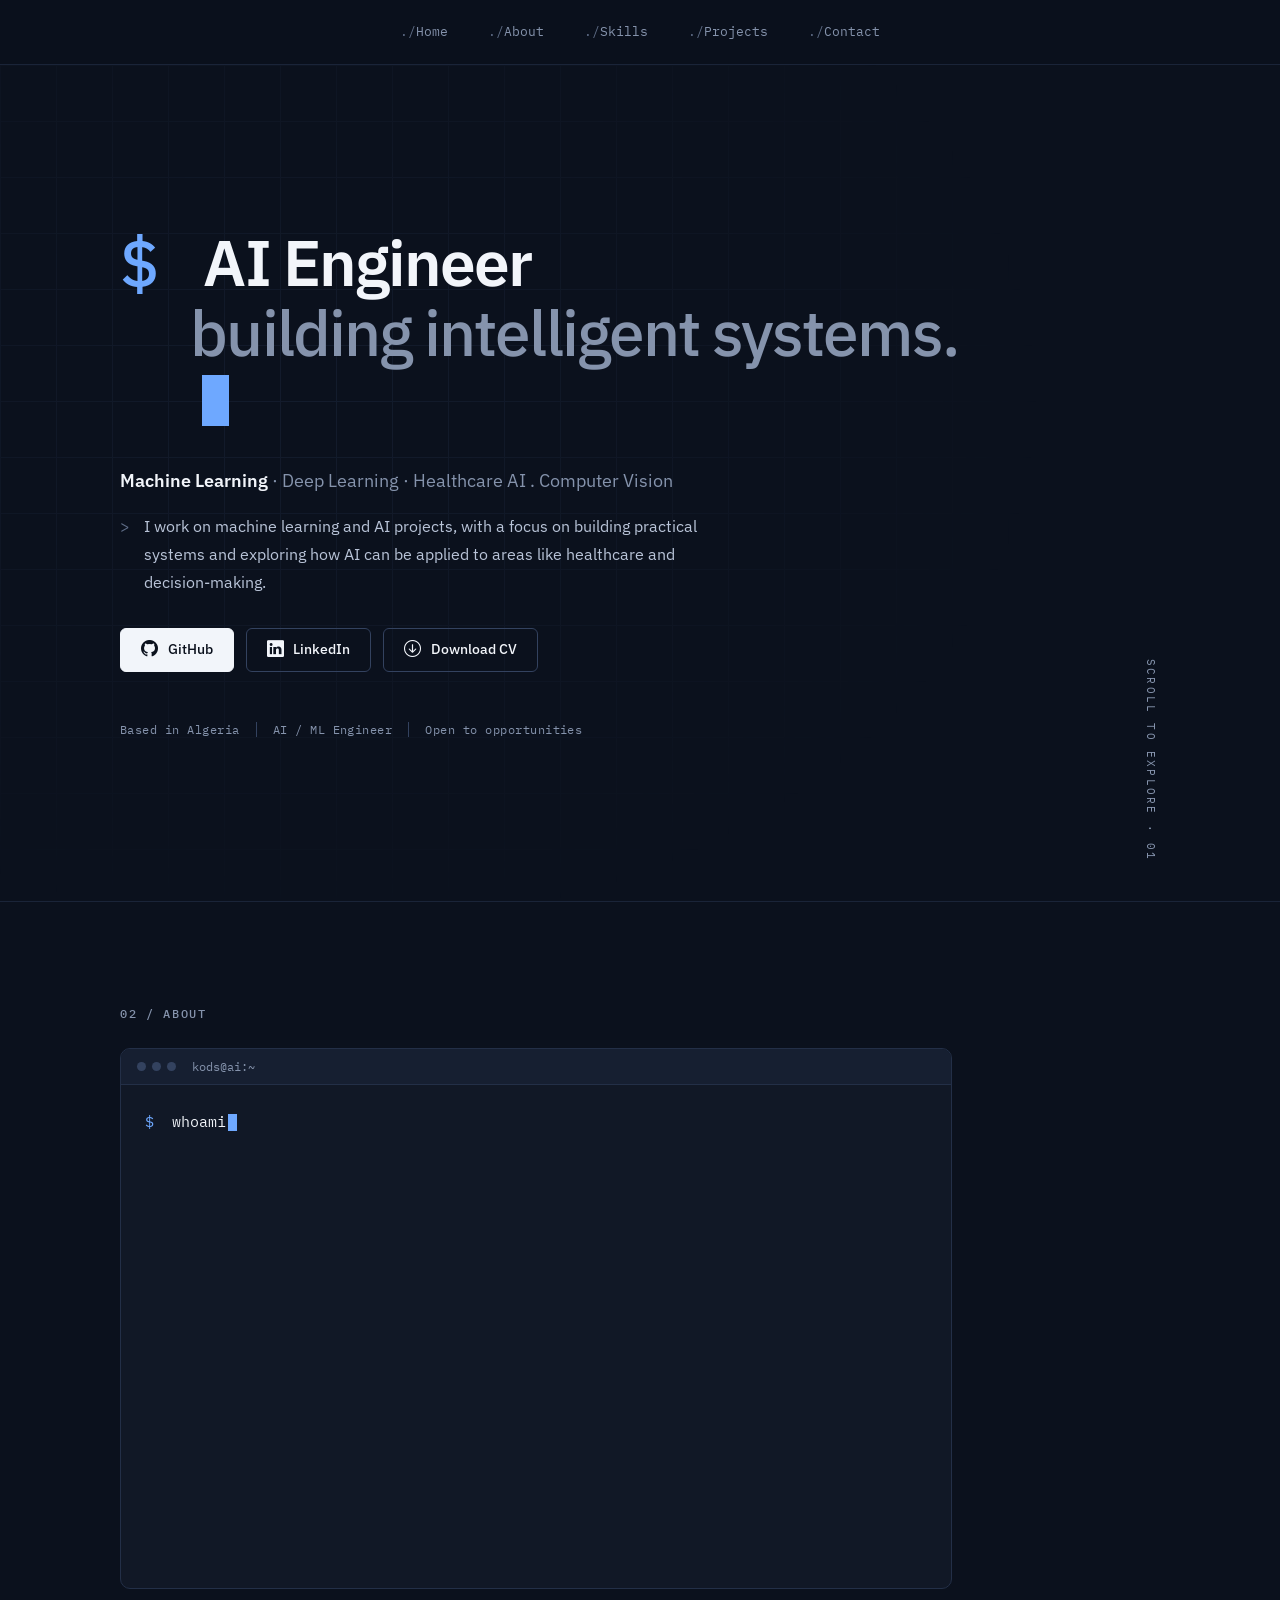
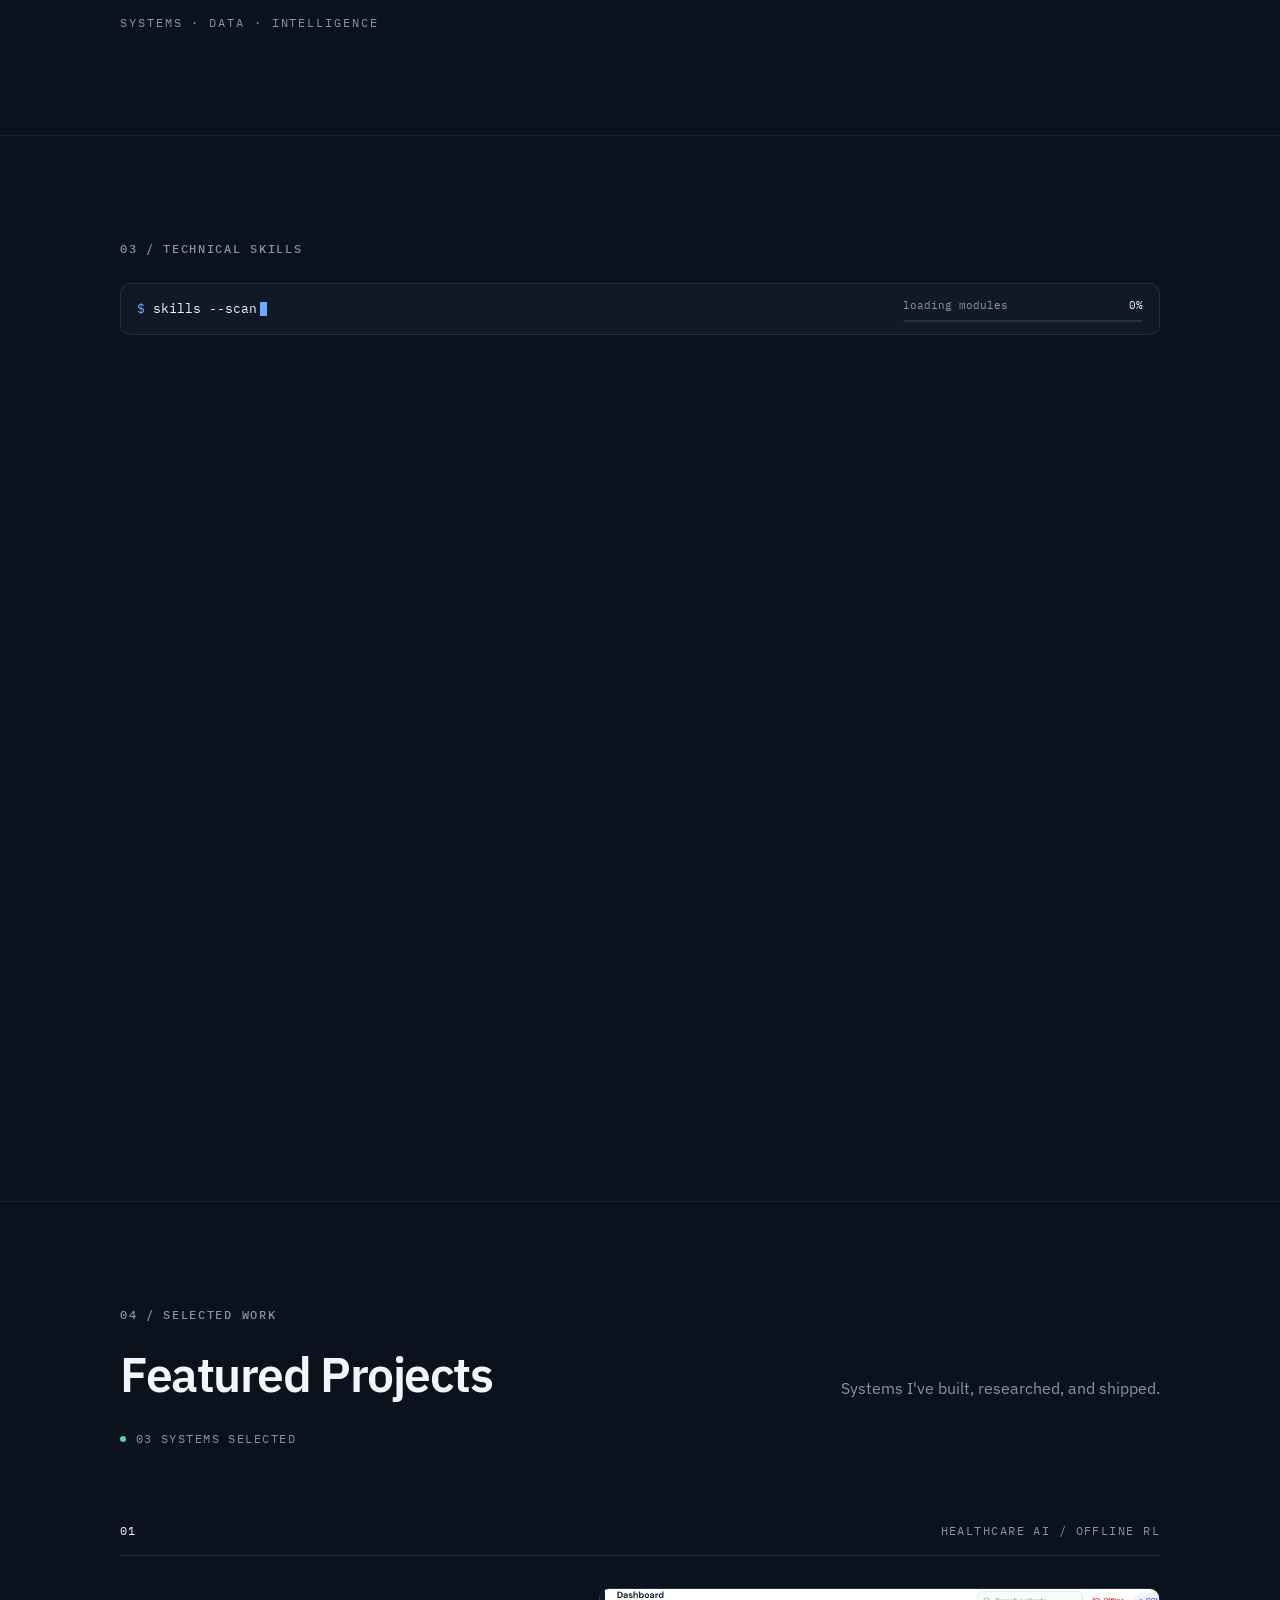
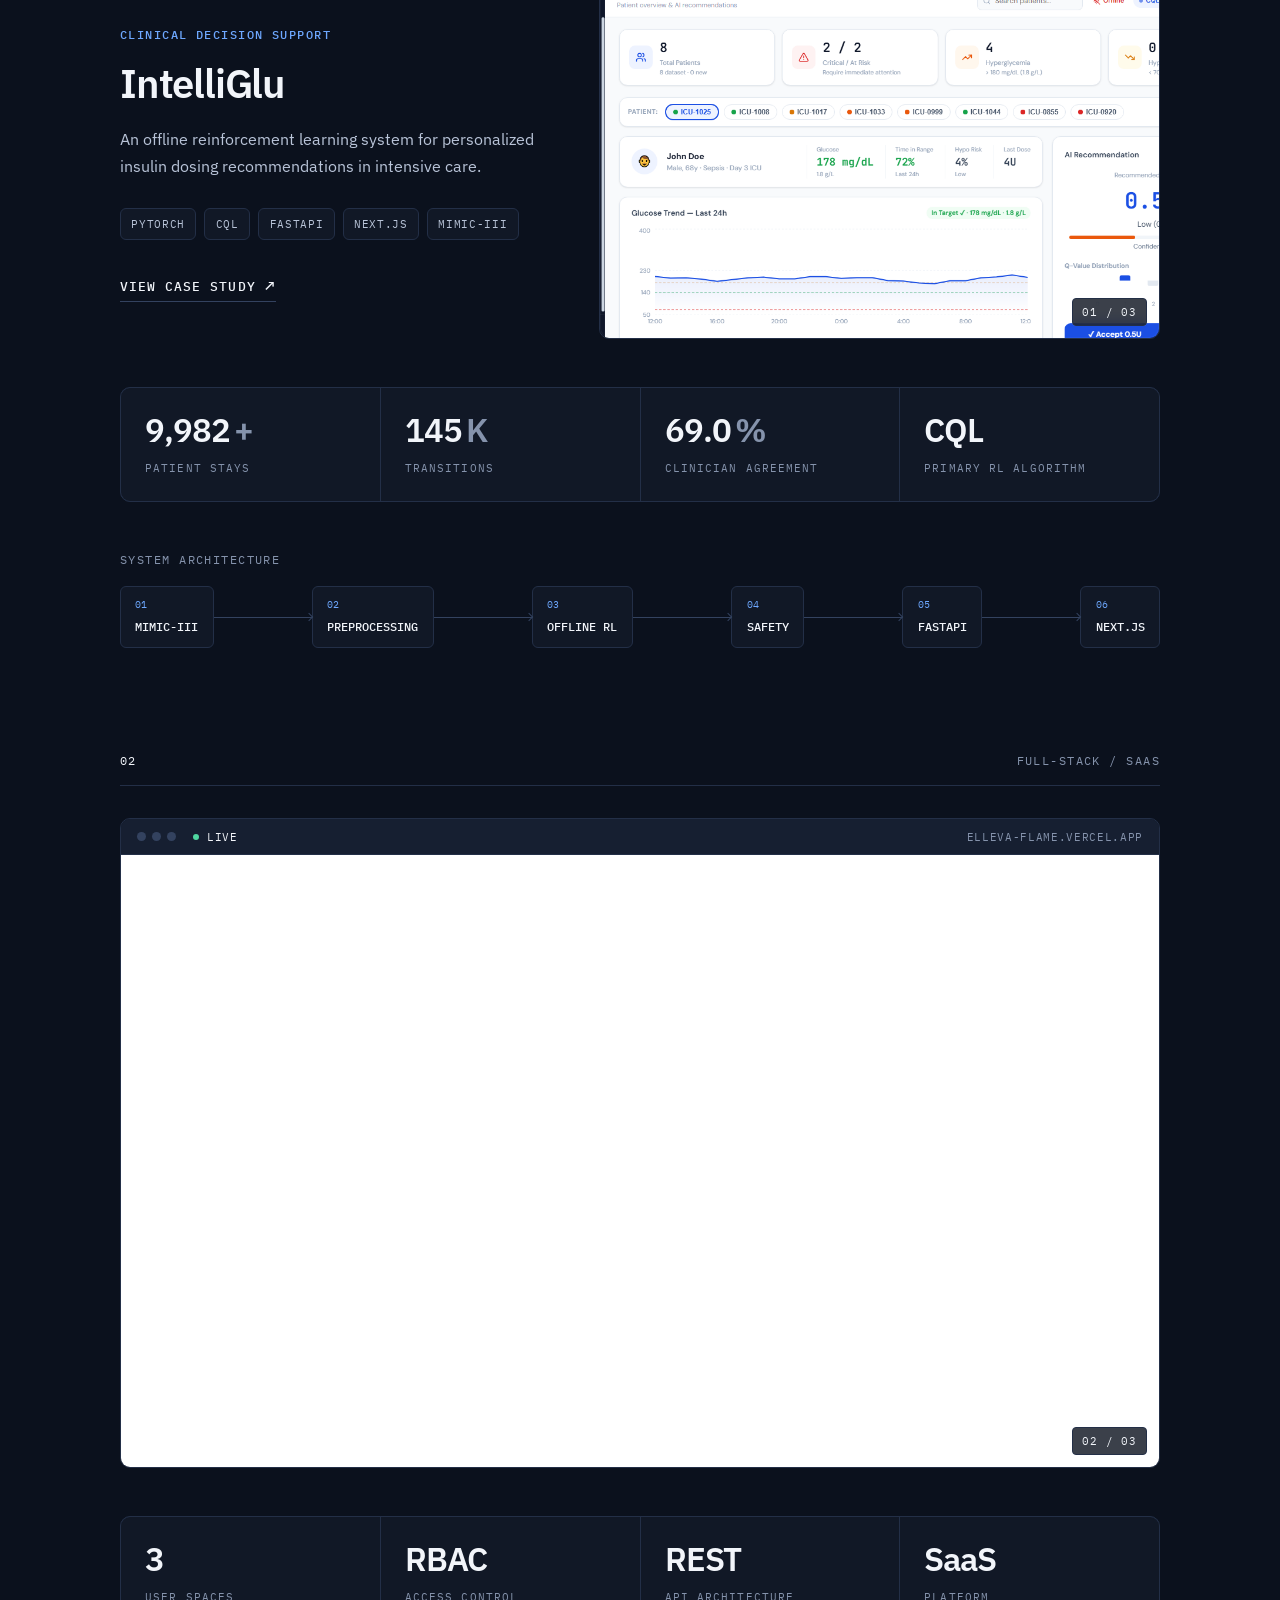
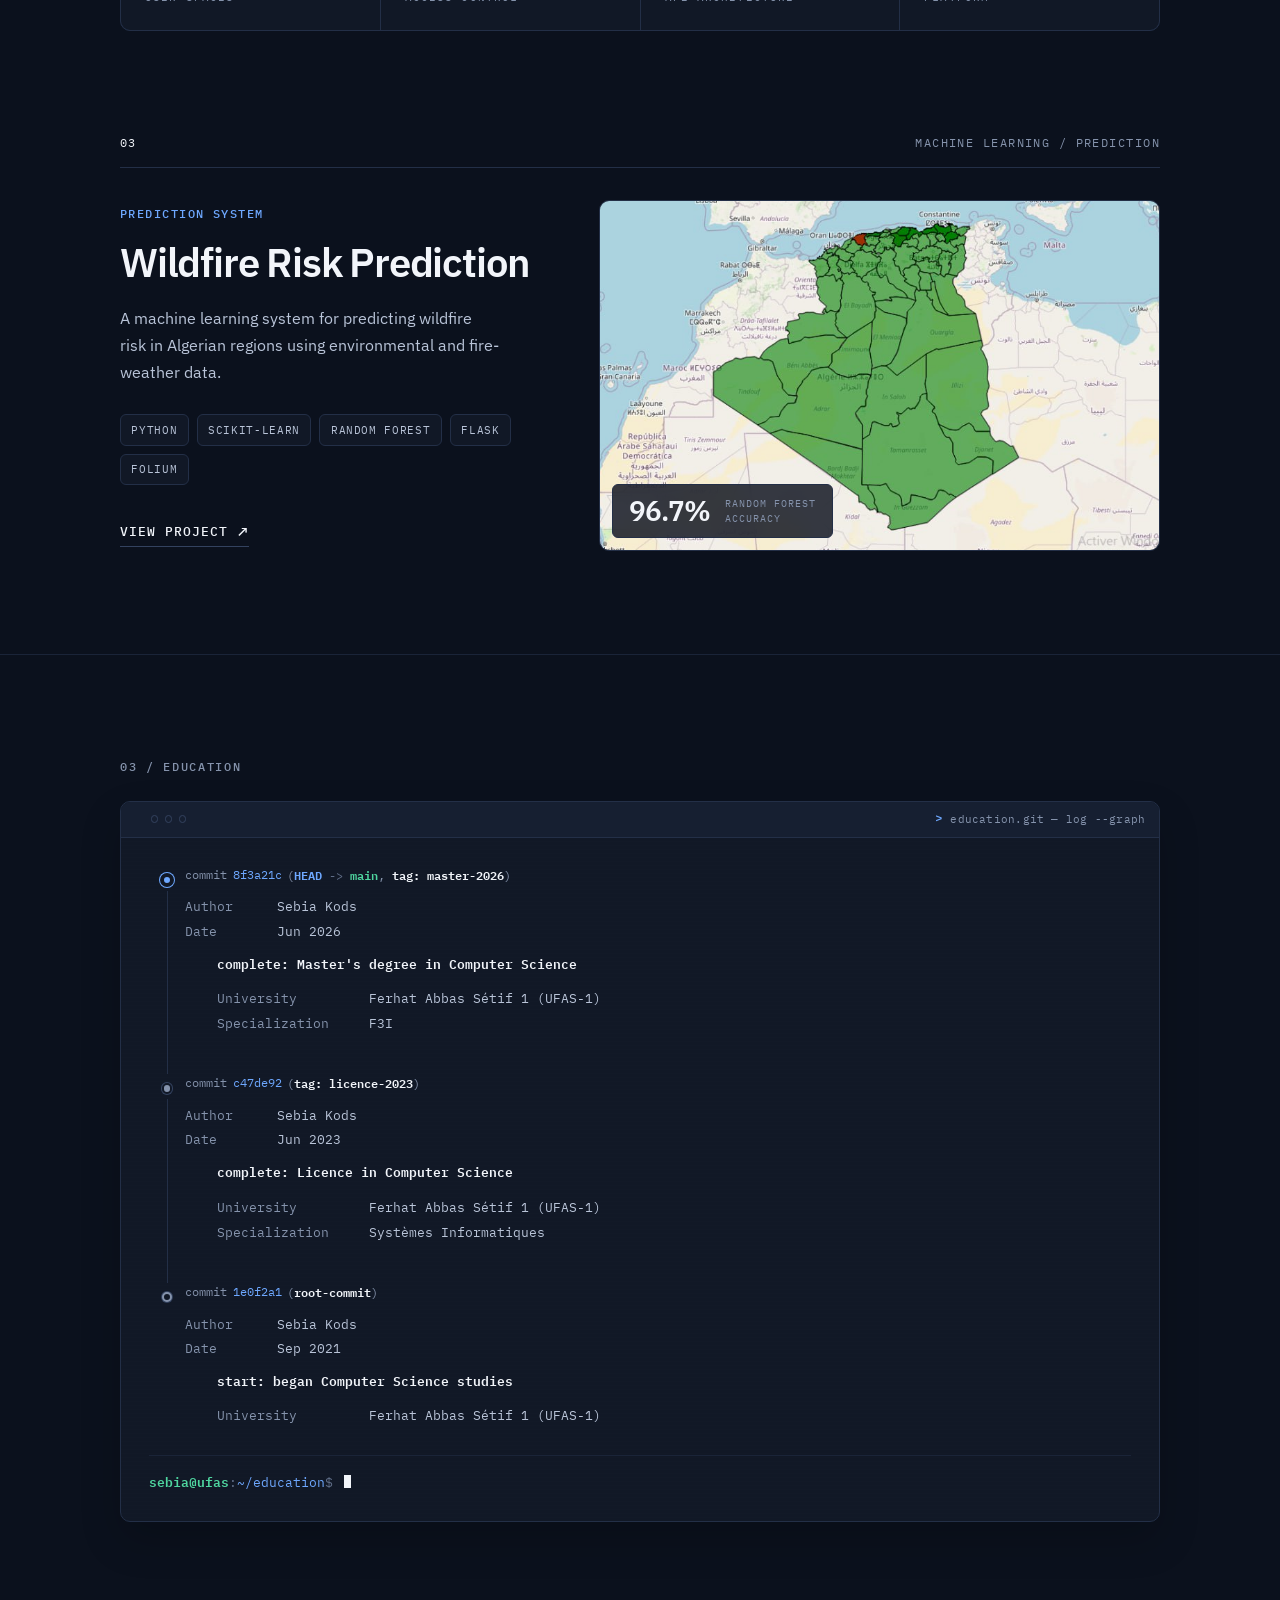
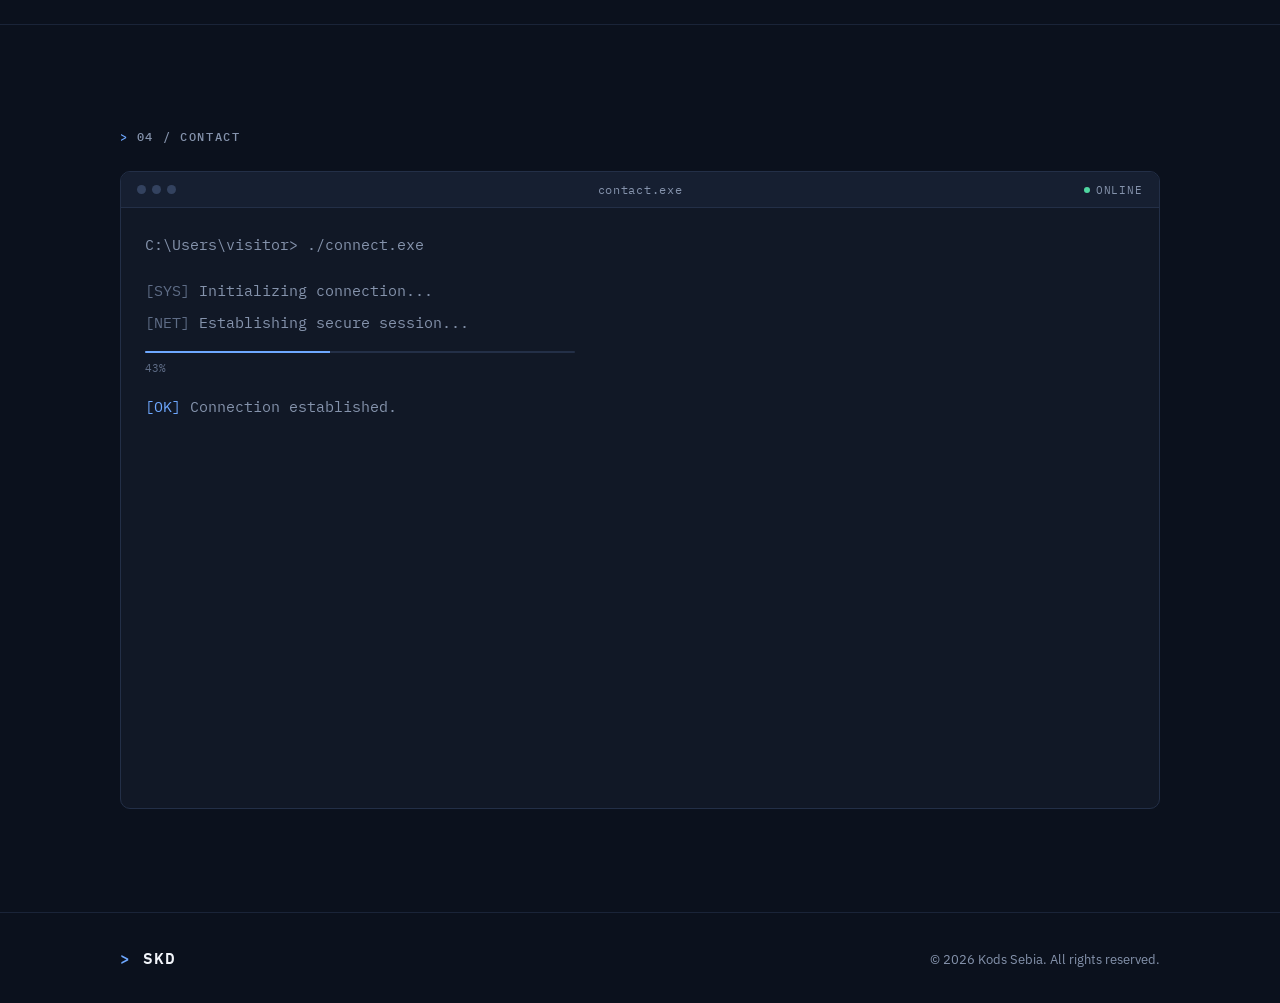
==== commit bca41ab8: "fix numeration" ====
--- a/index.html
+++ b/index.html
@@ -25,12 +25,13 @@
                         <li class="nav-item">
                             <a class="nav-link text-dark" href="#about">About</a>
                         </li>
+                         <li class="nav-item">
+                            <a class="nav-link text-dark" href="#skills">Skills</a>
+                        </li>
                         <li class="nav-item">
                             <a class="nav-link text-dark" href="#projects">Projects</a>
                         </li>
-                        <li class="nav-item">
-                            <a class="nav-link text-dark" href="#skills">Skills</a>
-                        </li>
+
                         <li class="nav-item">
                             <a class="nav-link text-dark" href="#contact">Contact</a>
                         </li>
@@ -406,13 +407,10 @@
 
         <!-- Featured Projects -->
         <section class="projects" id="projects">
+        <p class="about__label" id="about-label">
+            04 / Selected work
+        </p>
             <div class="projects__header">
-
-                <div class="projects__eyebrow">
-                    <span class="projects__number">01</span>
-                    <span>SELECTED WORK</span>
-                </div>
-
                 <div class="projects__heading-wrap">
                     <h2 class="projects__title">
                         Featured<br>
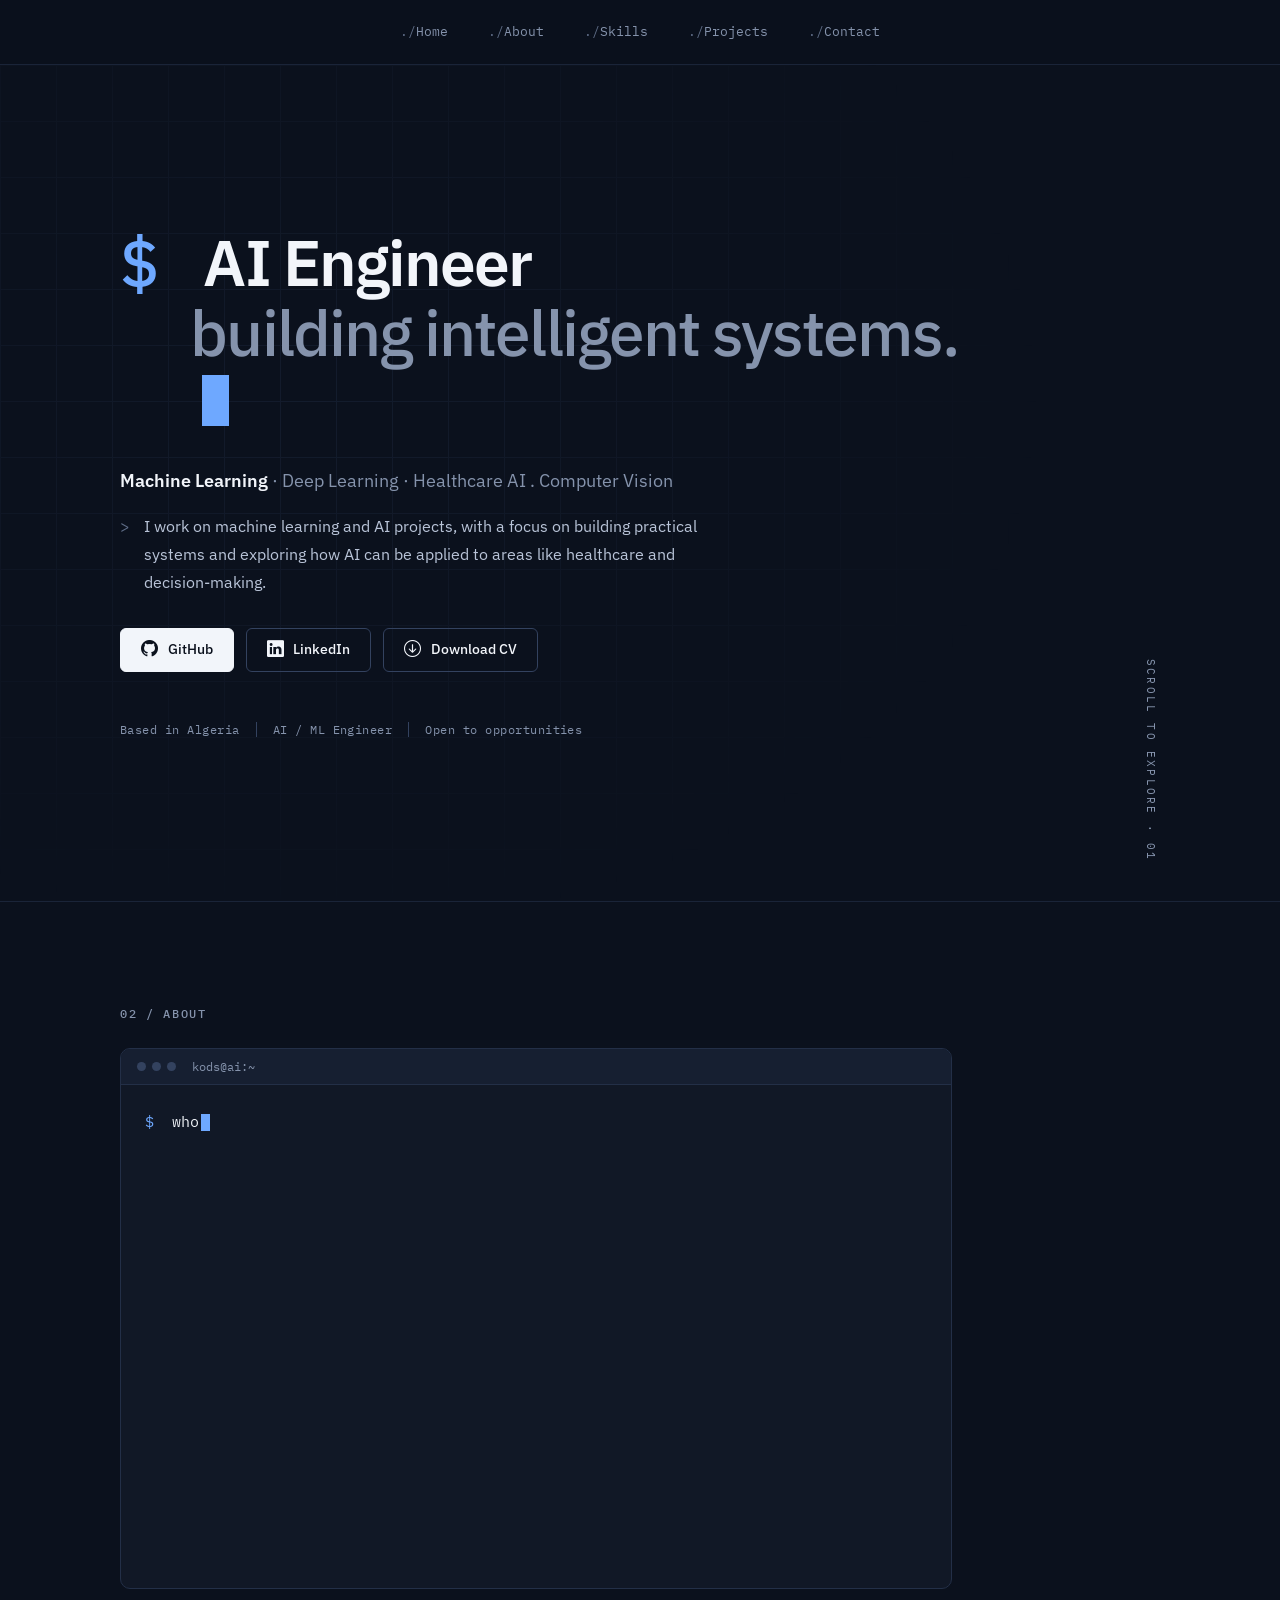
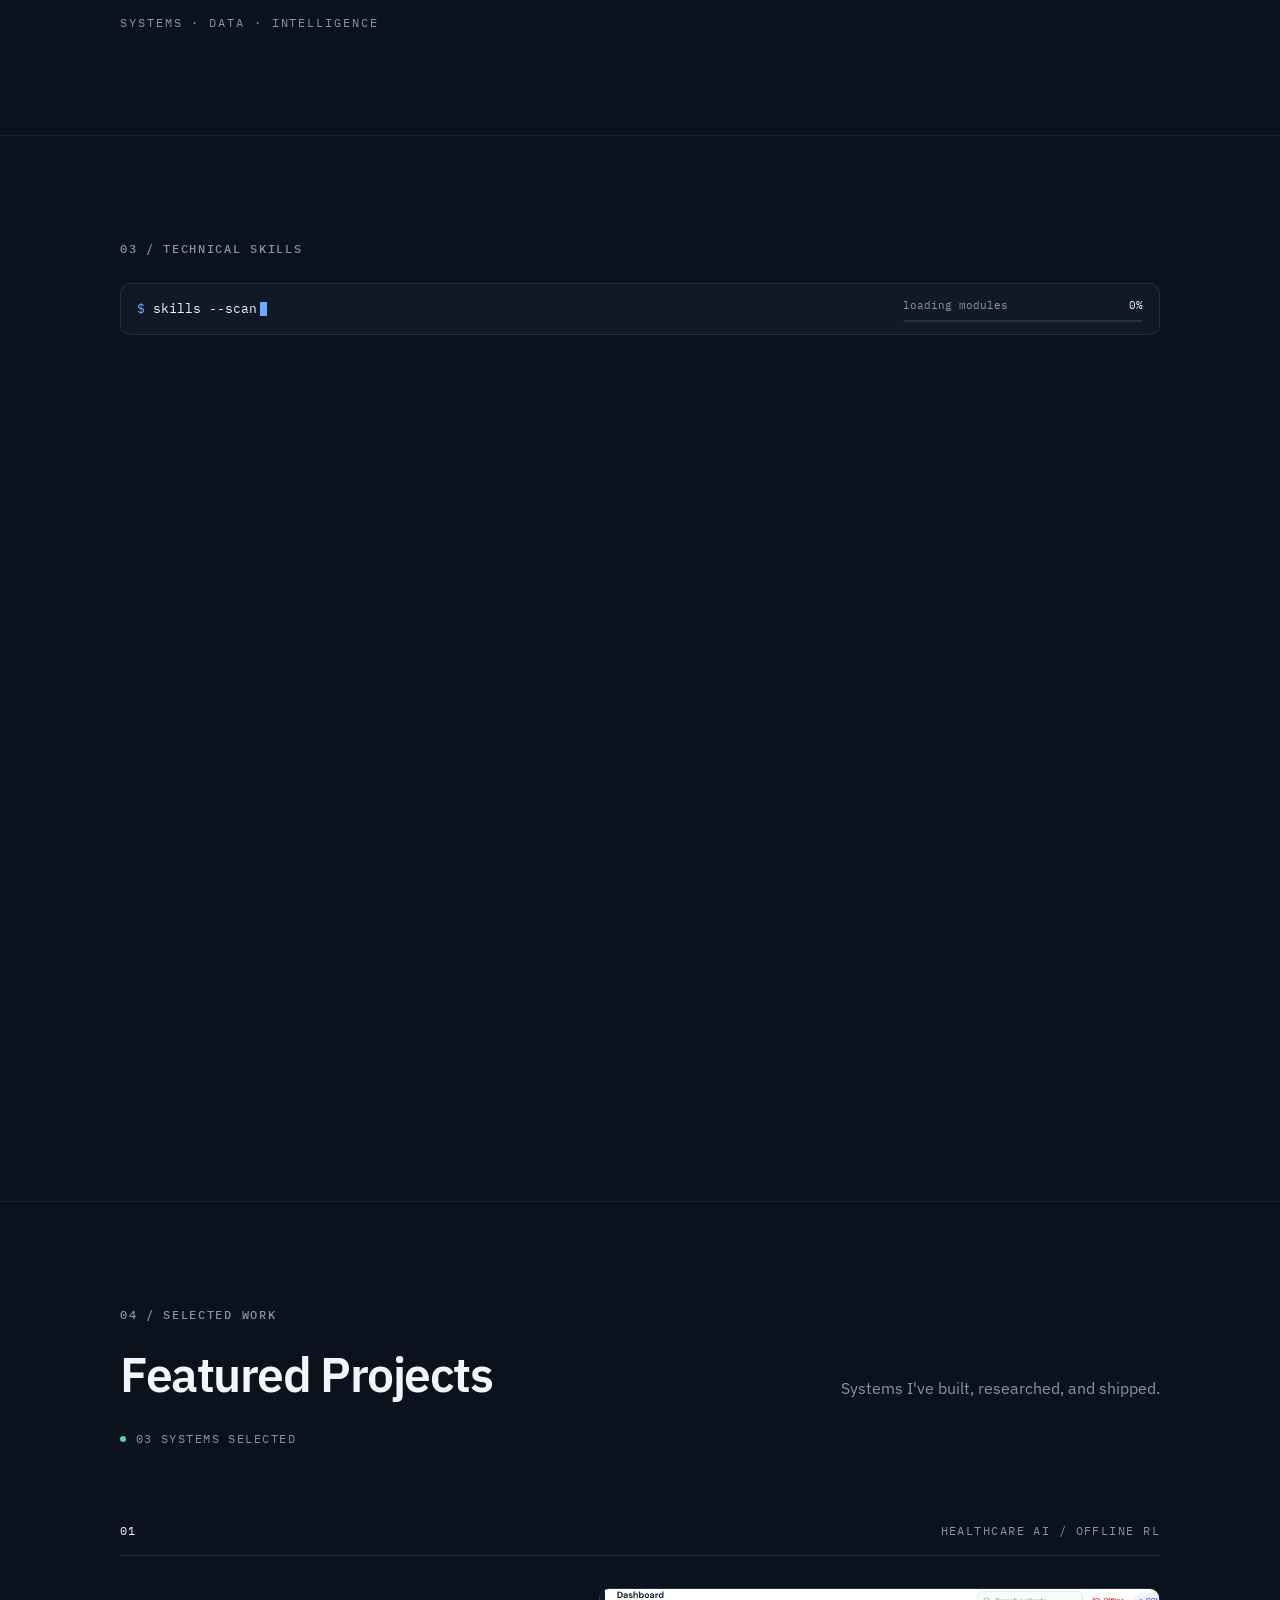
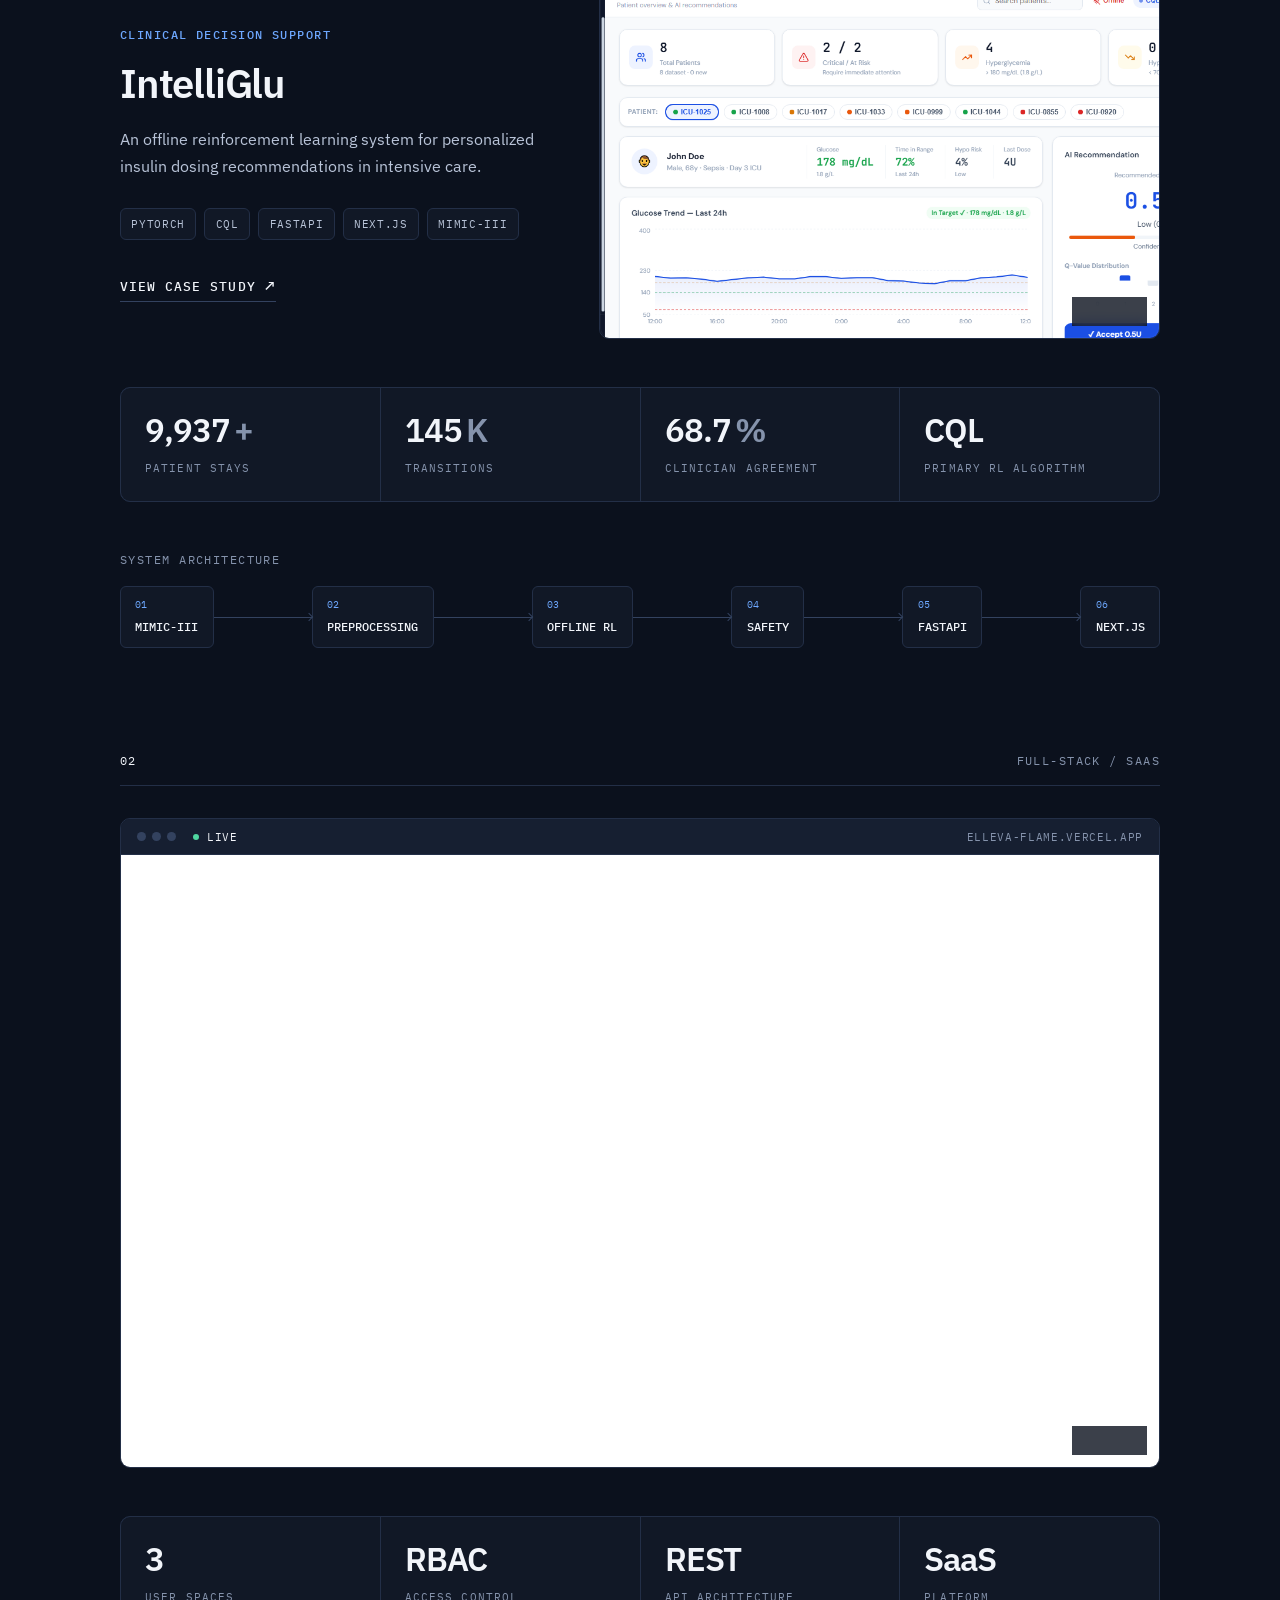
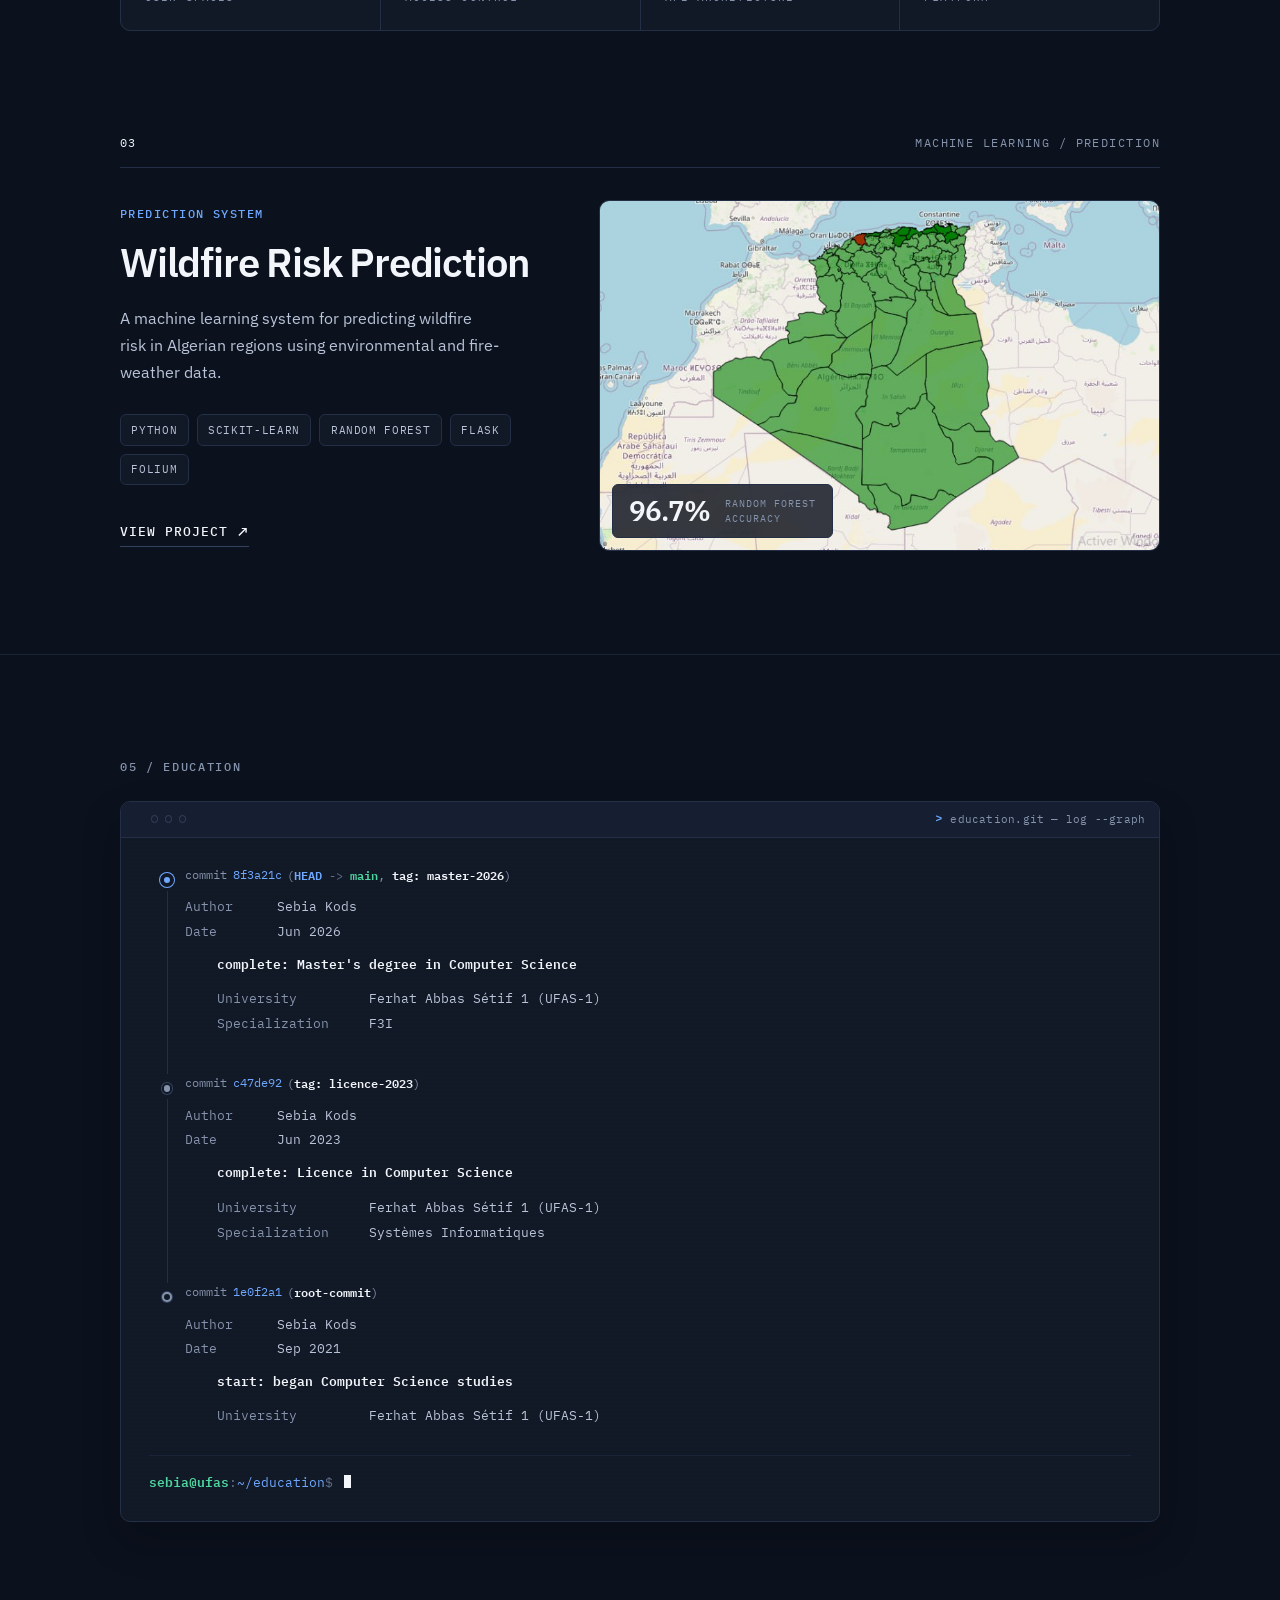
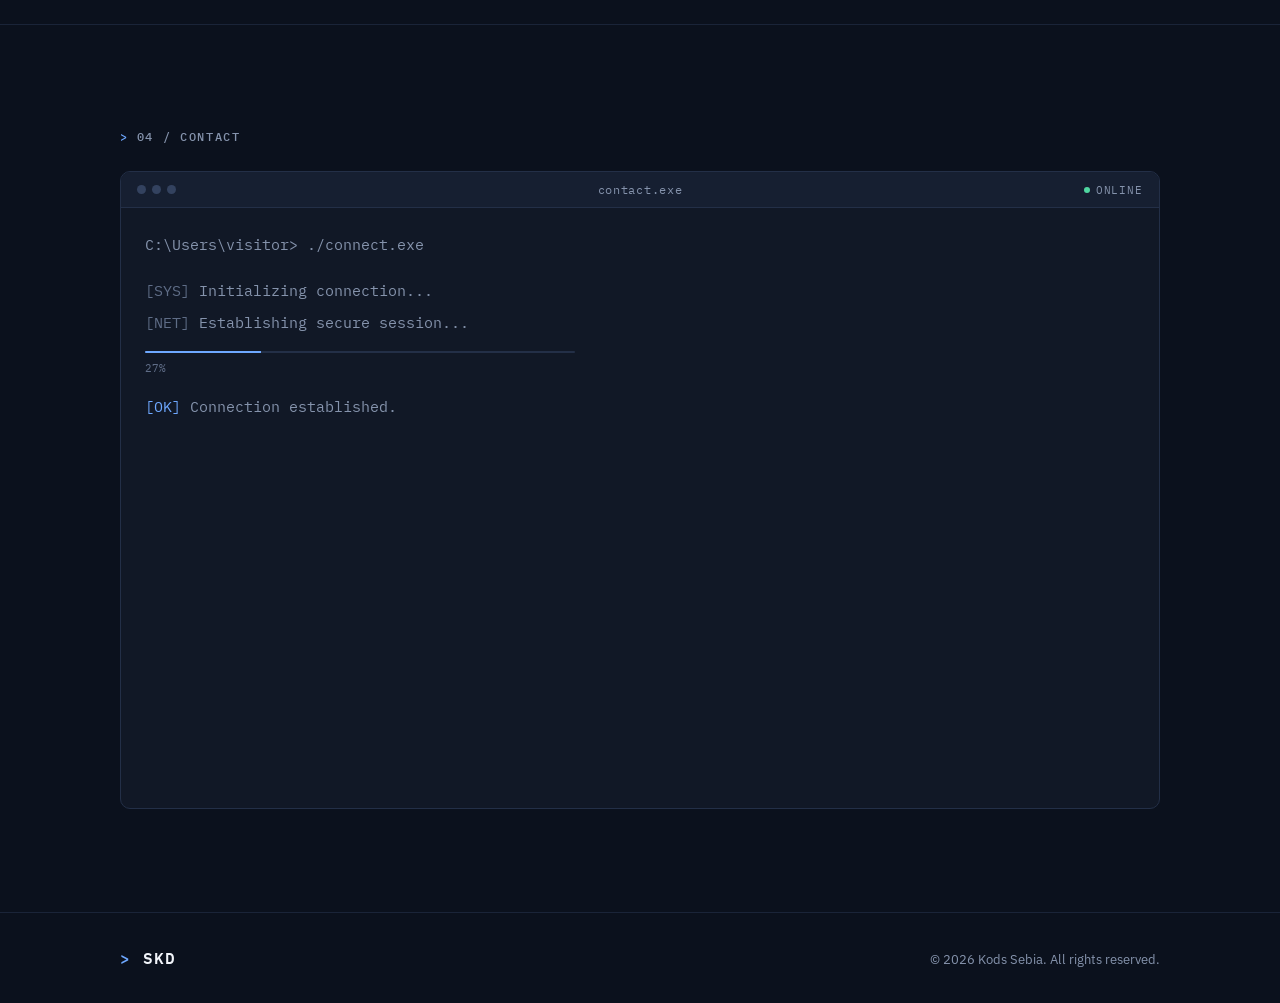
==== commit 109fd913: "fix numeration2" ====
--- a/index.html
+++ b/index.html
@@ -744,7 +744,7 @@
         <div class="education__inner">
         
                 <p class="about__label" id="about-label">
-                    03 / EDUCATION
+                    05 / EDUCATION
                 </p>
             <div class="git-log">
         
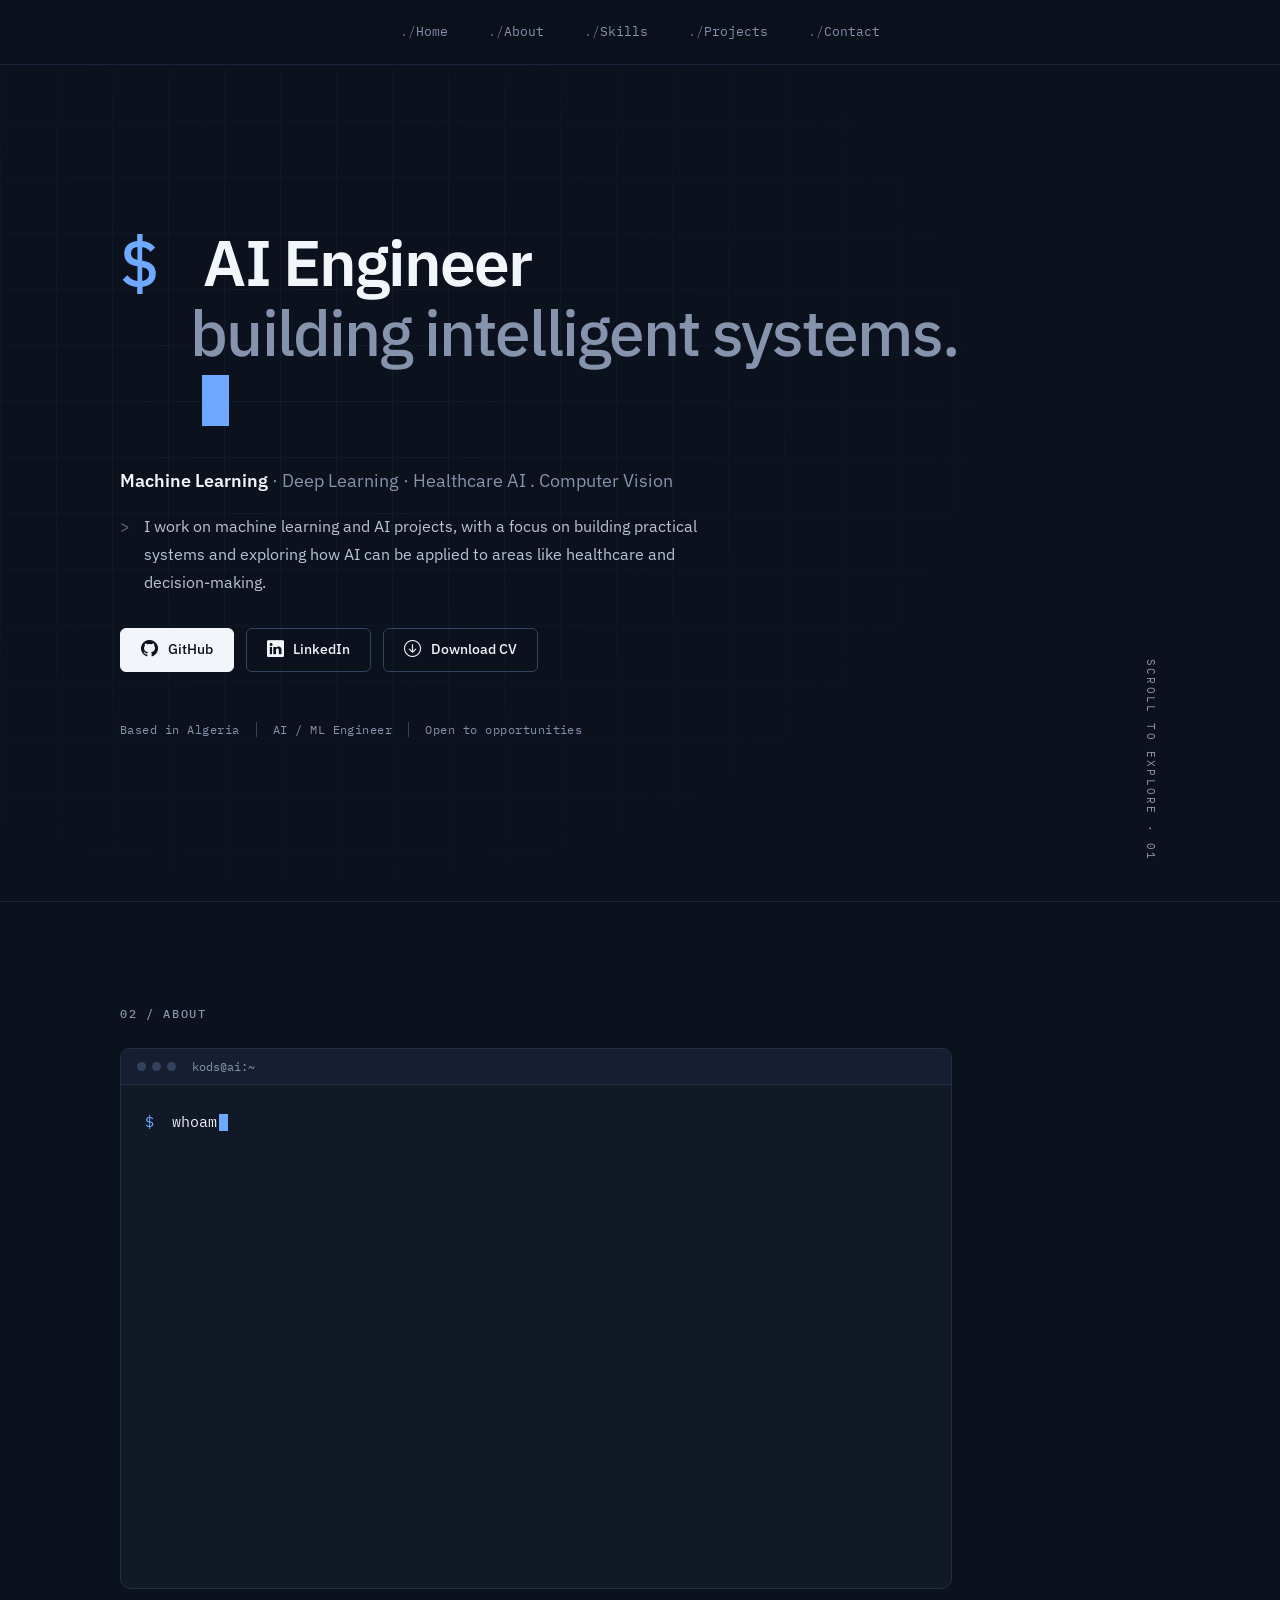
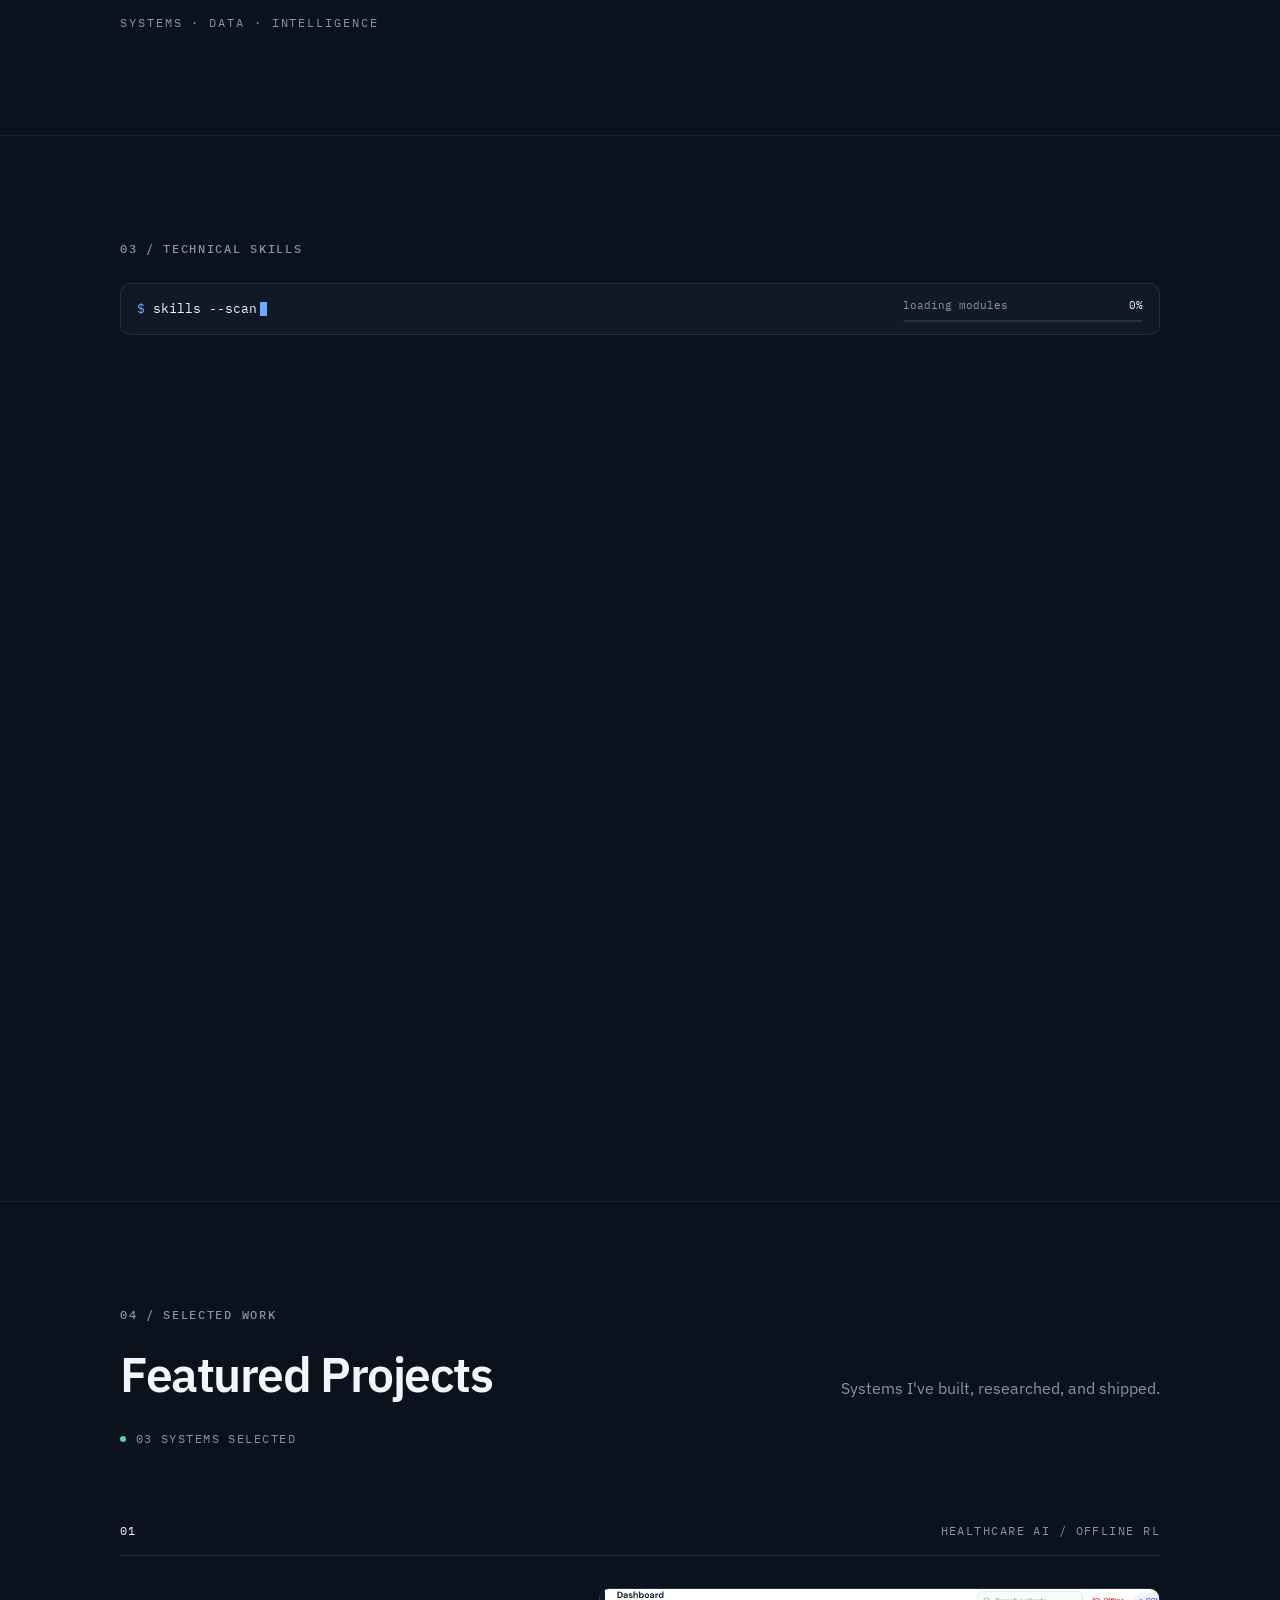
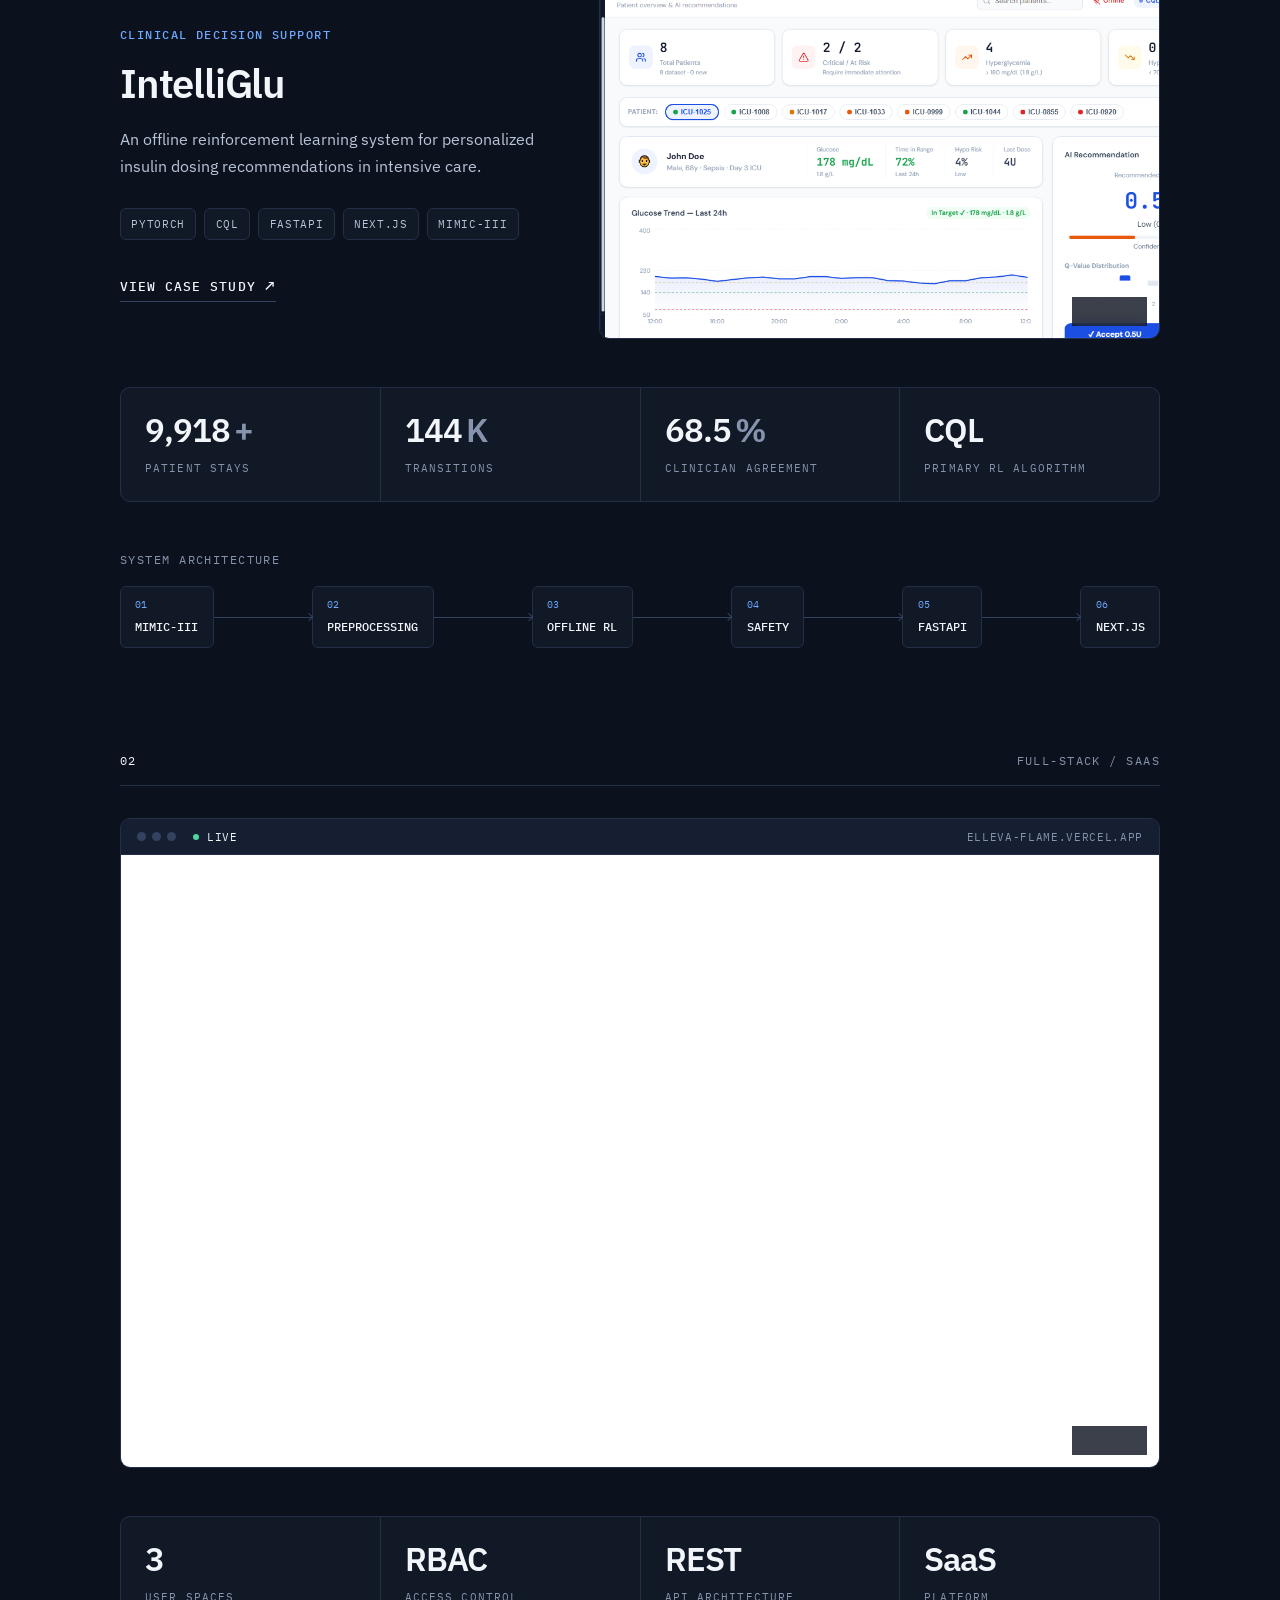
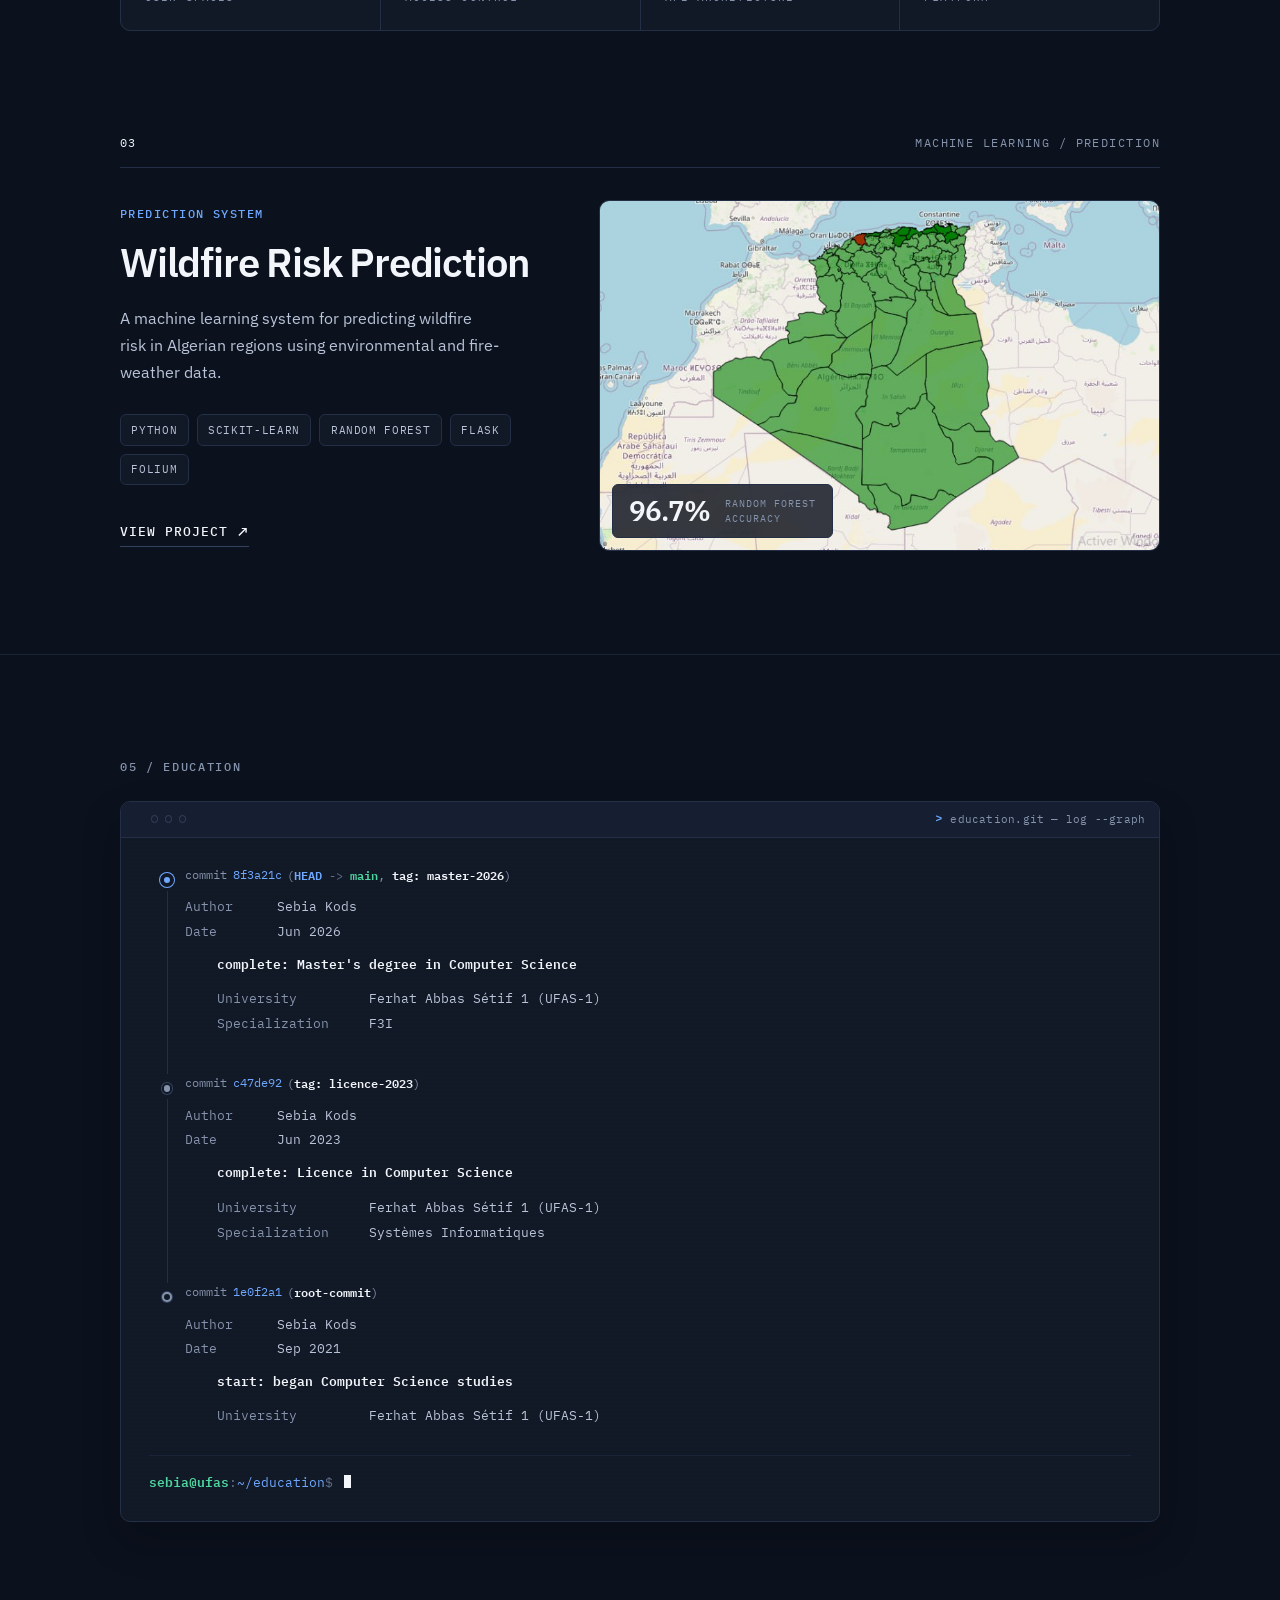
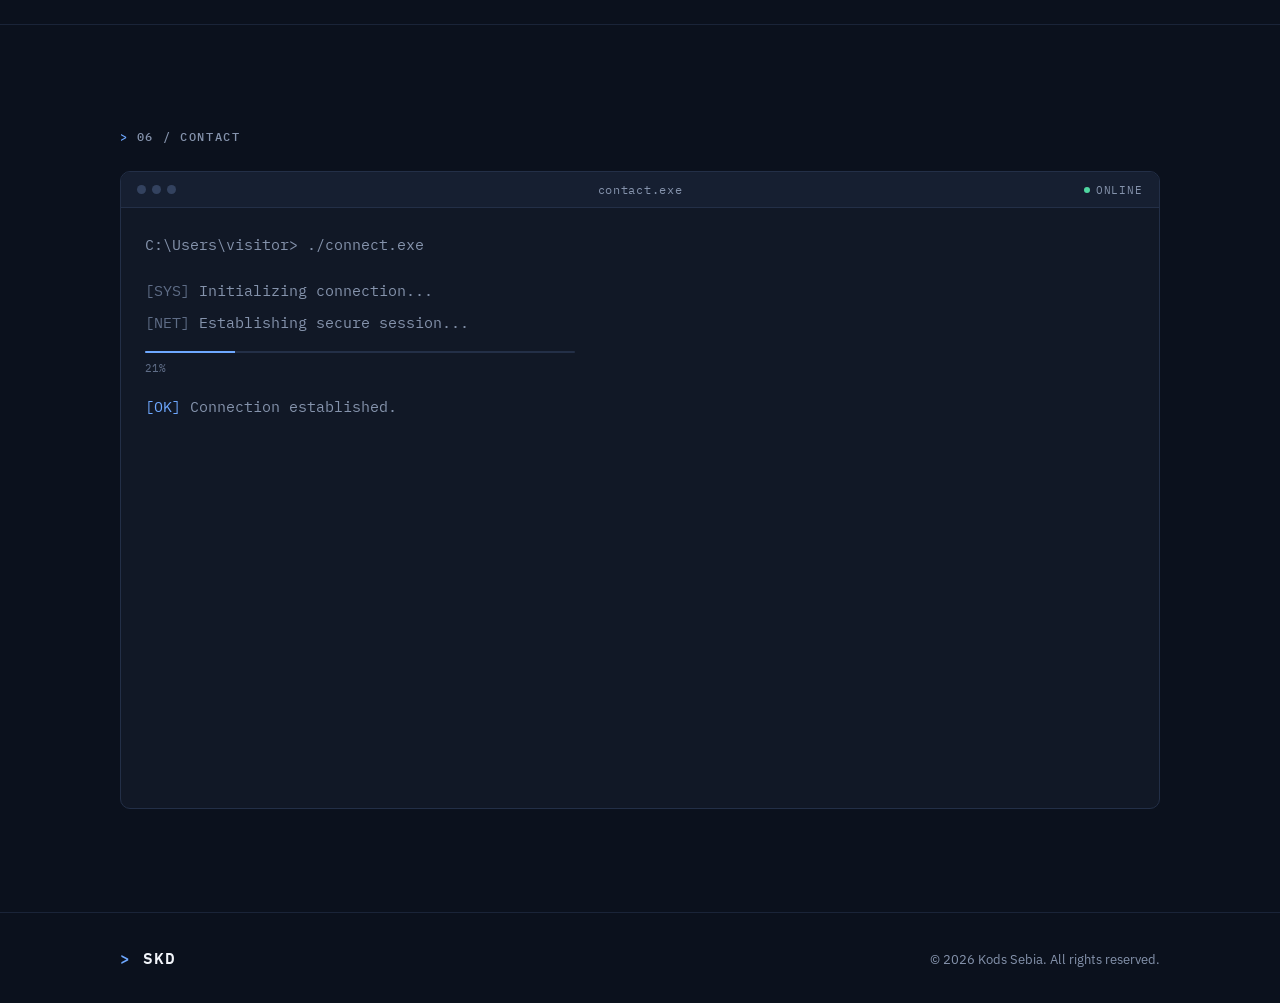
==== commit c8d13cf3: "contactme" ====
--- a/index.html
+++ b/index.html
@@ -840,7 +840,7 @@
         <section class="contact" id="contact">
 
             <div class="contact__header">
-                <p class="contact__label">04 / CONTACT</p>
+                <p class="contact__label">06 / CONTACT</p>
             </div>
 
             <div class="contact-terminal" id="contactTerminal">
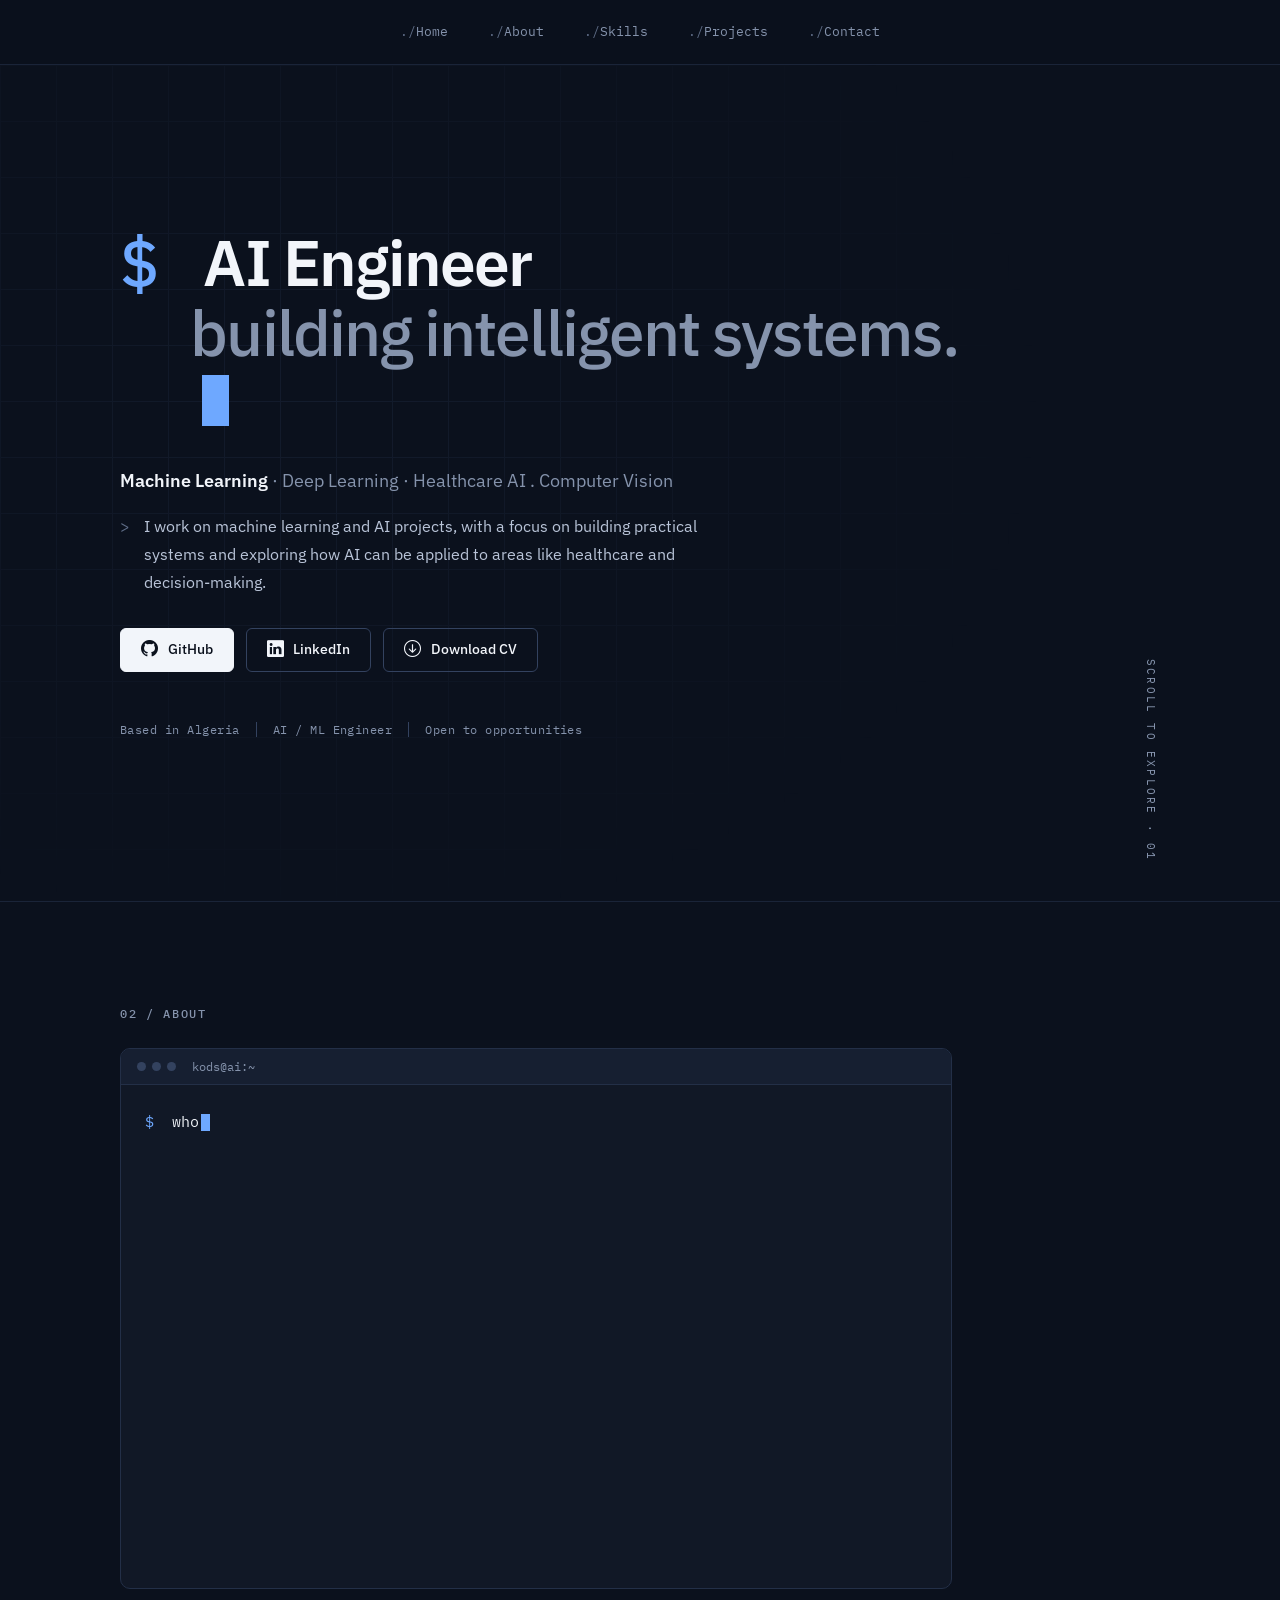
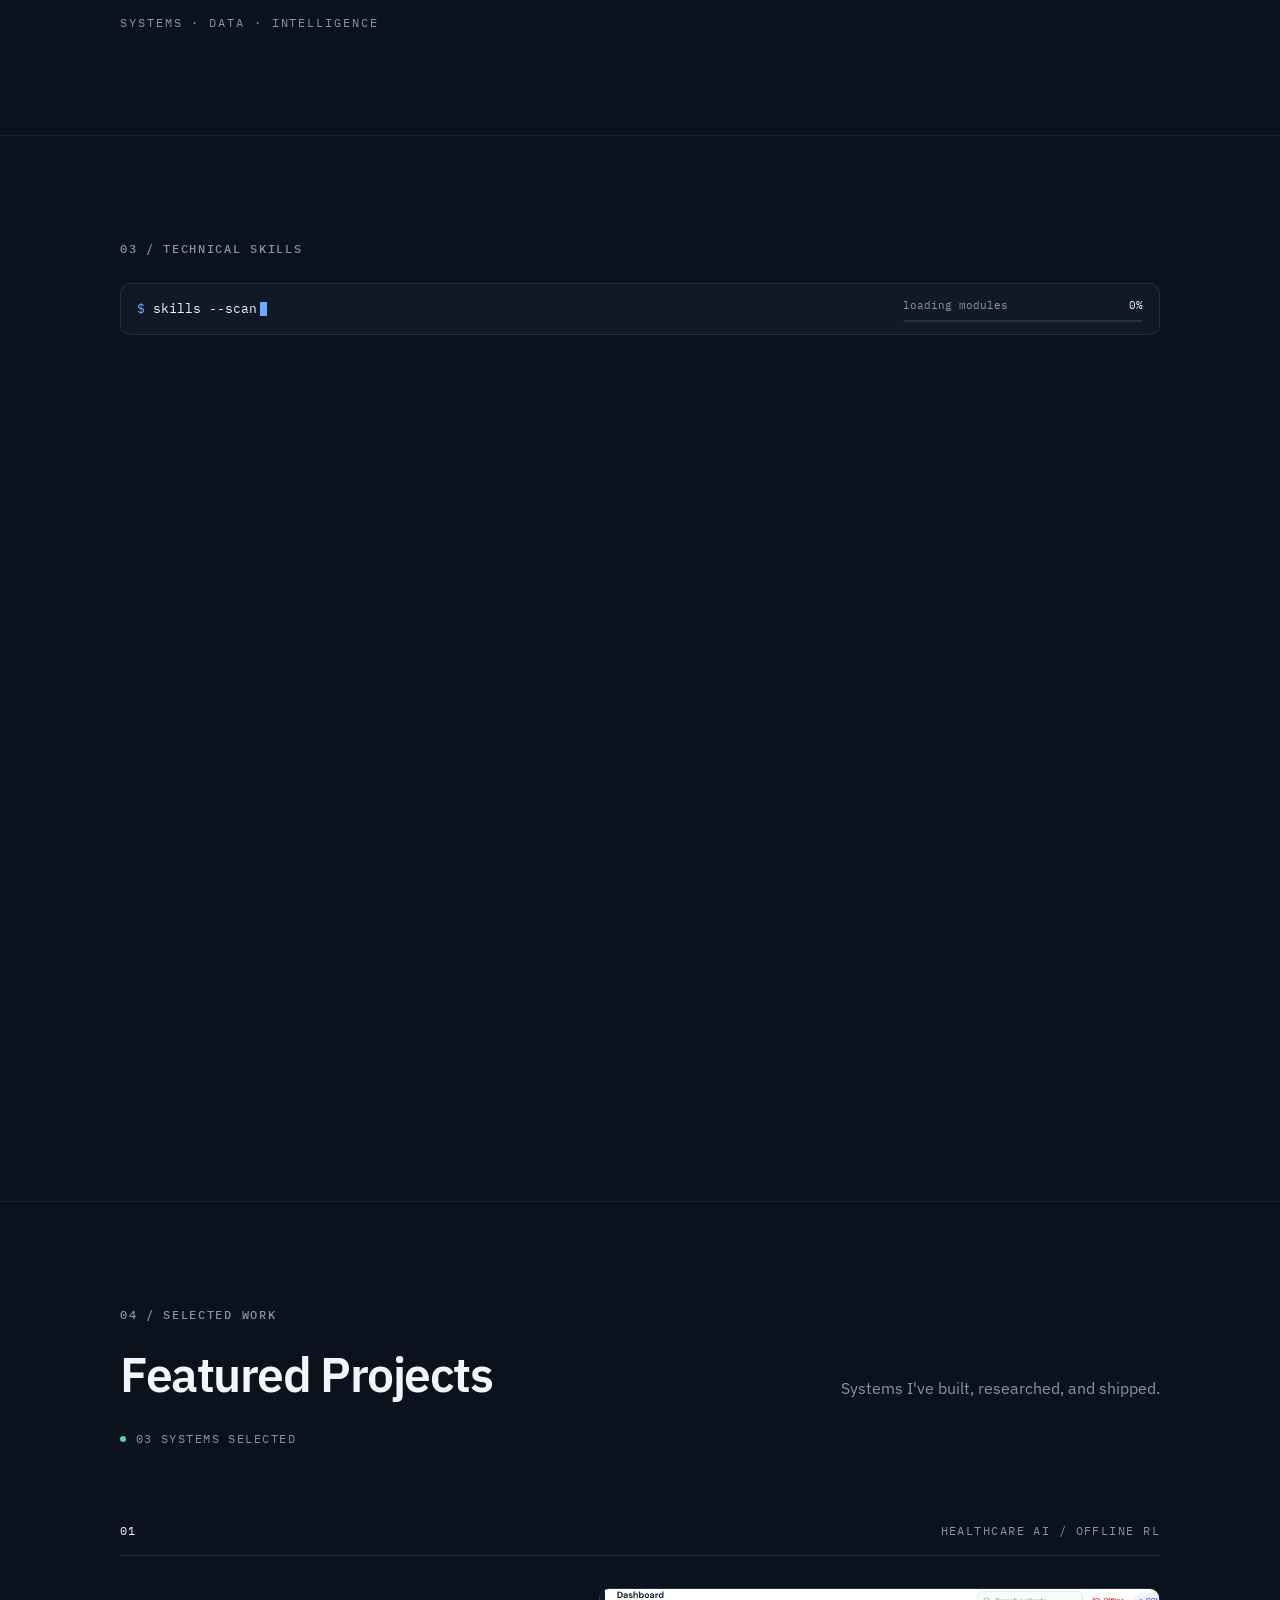
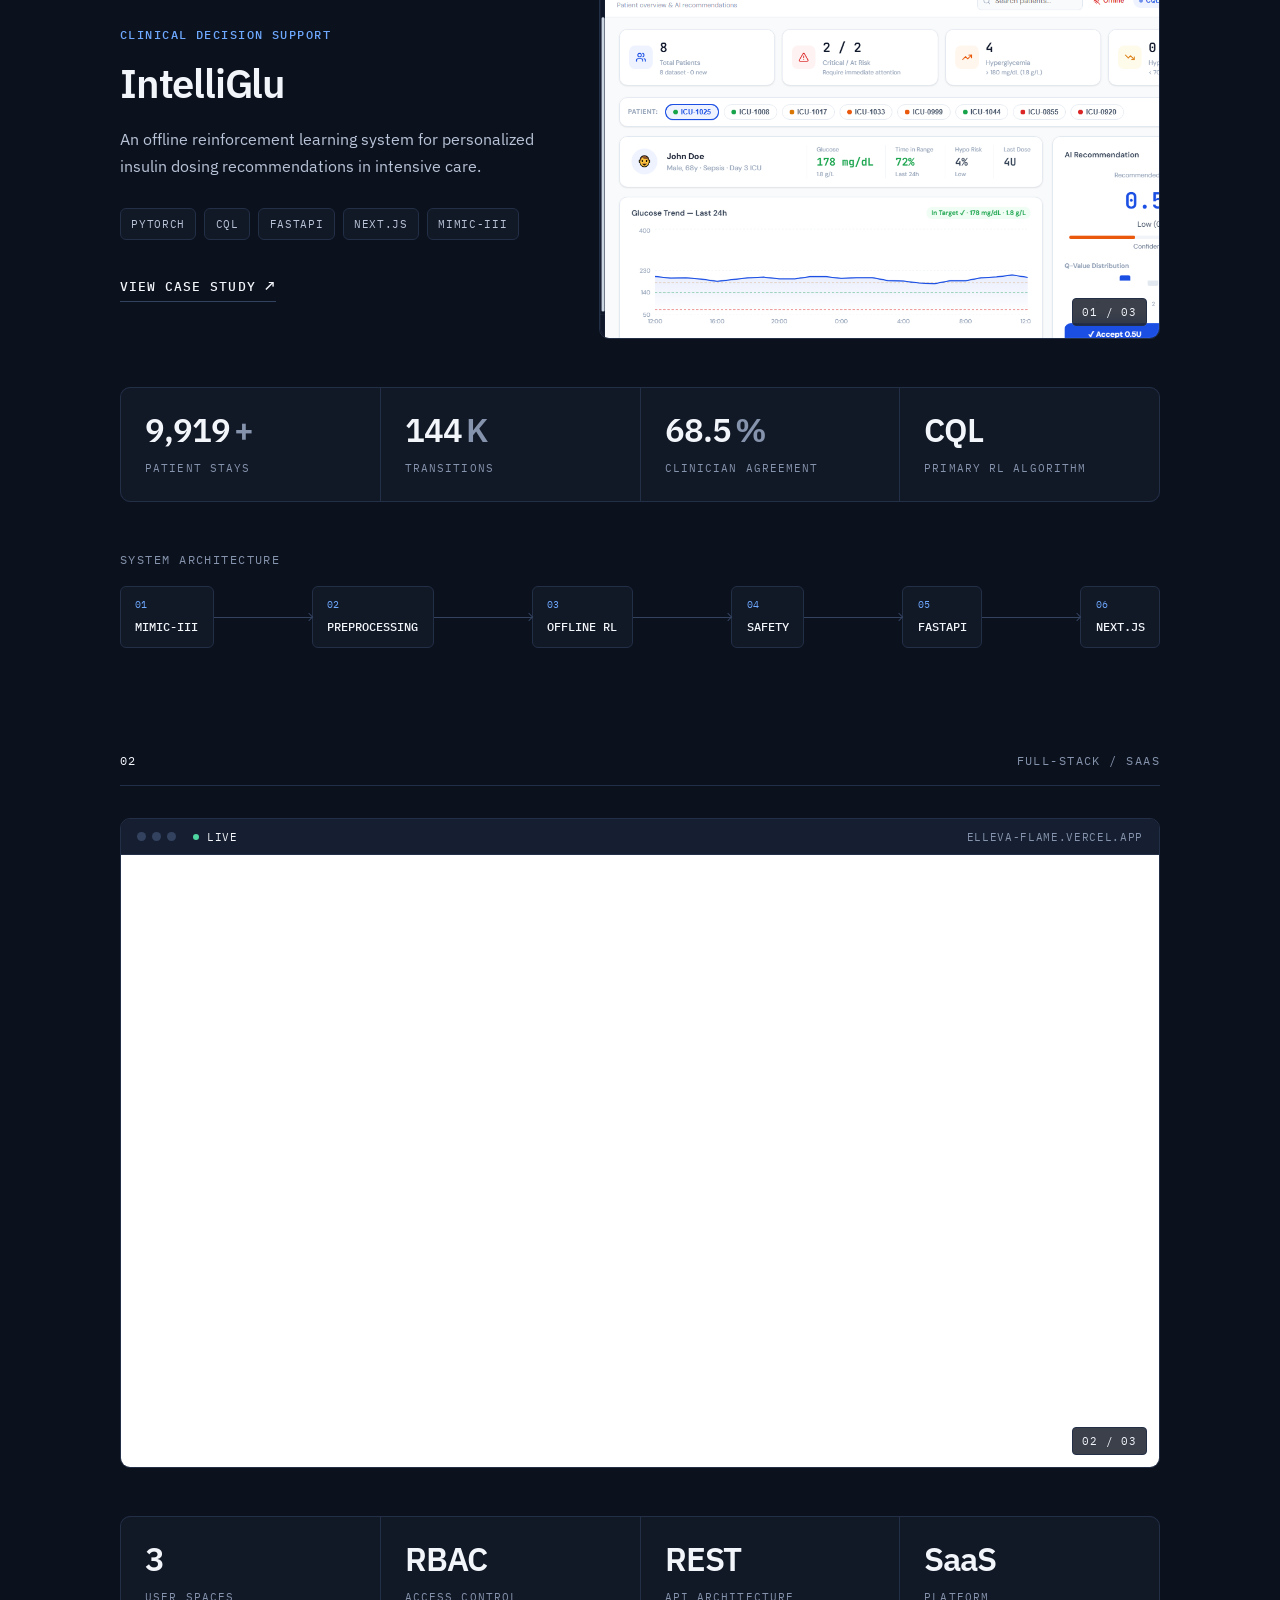
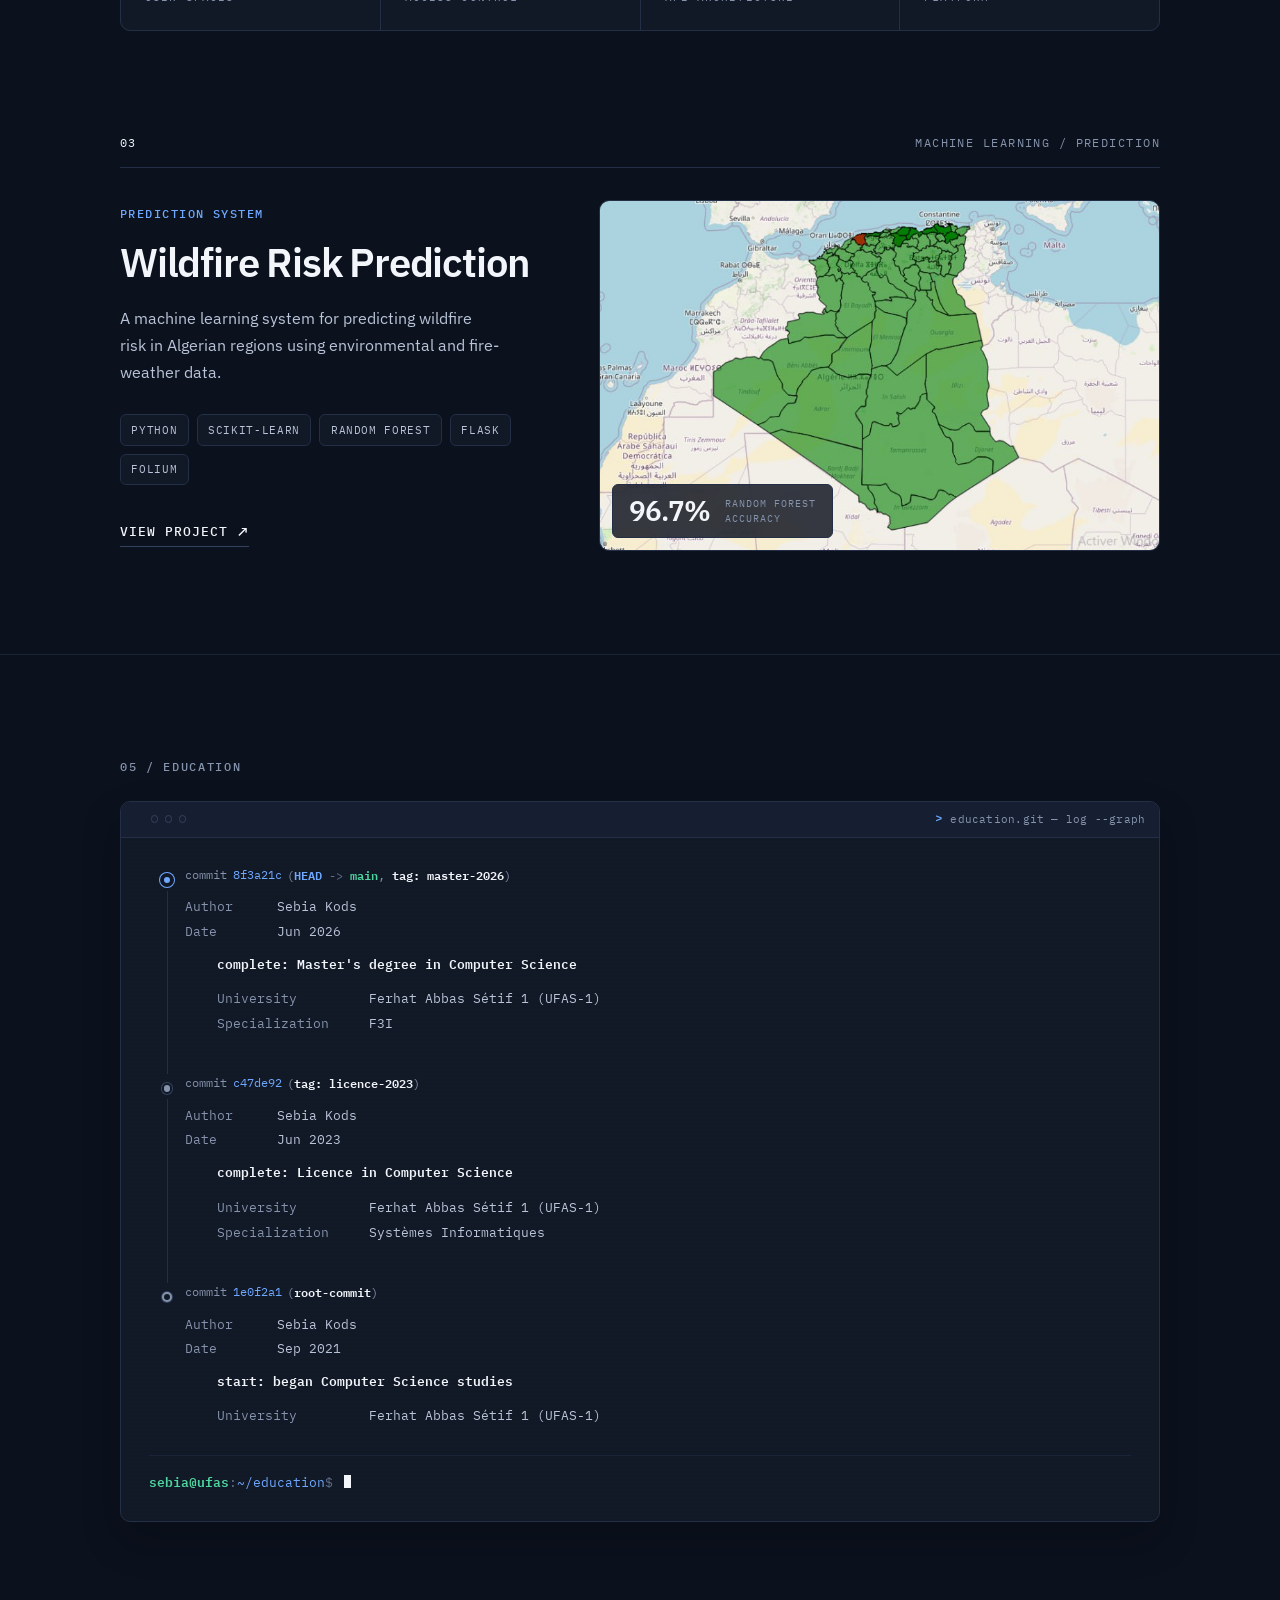
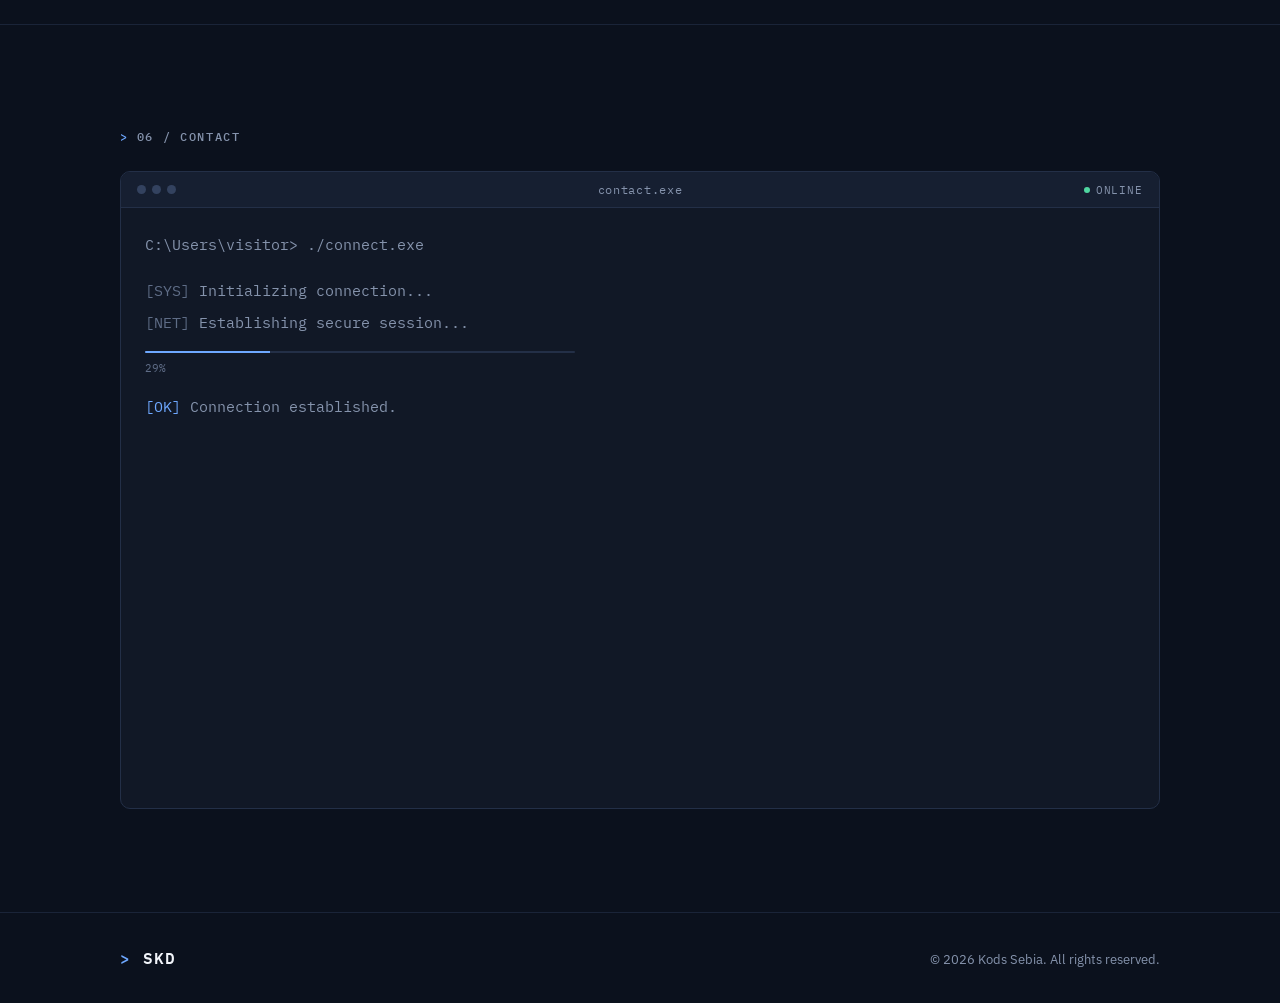
==== commit 08b60e36: "certificat html section" ====
--- a/index.html
+++ b/index.html
@@ -1061,7 +1061,7 @@
             </div>
 
         </section>       
-
+        <!-- certificats section-->
 
     </main>
 
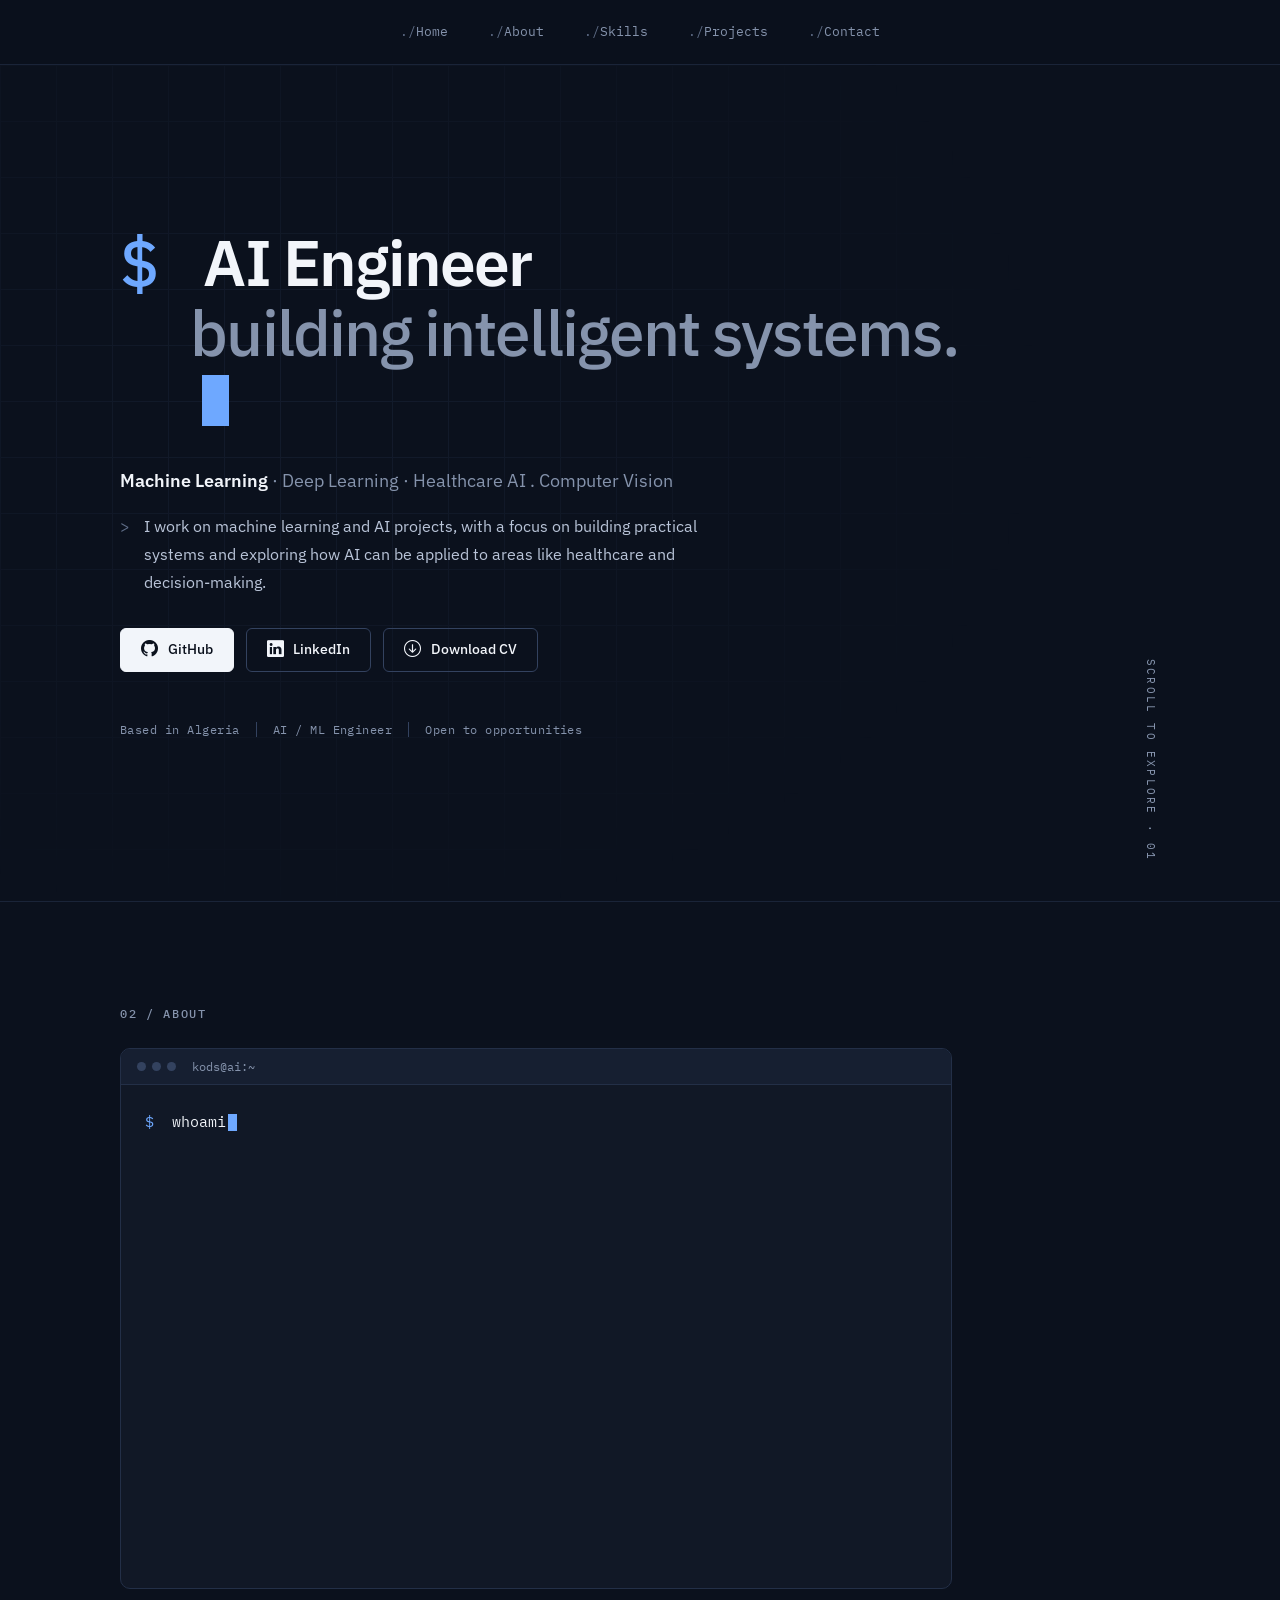
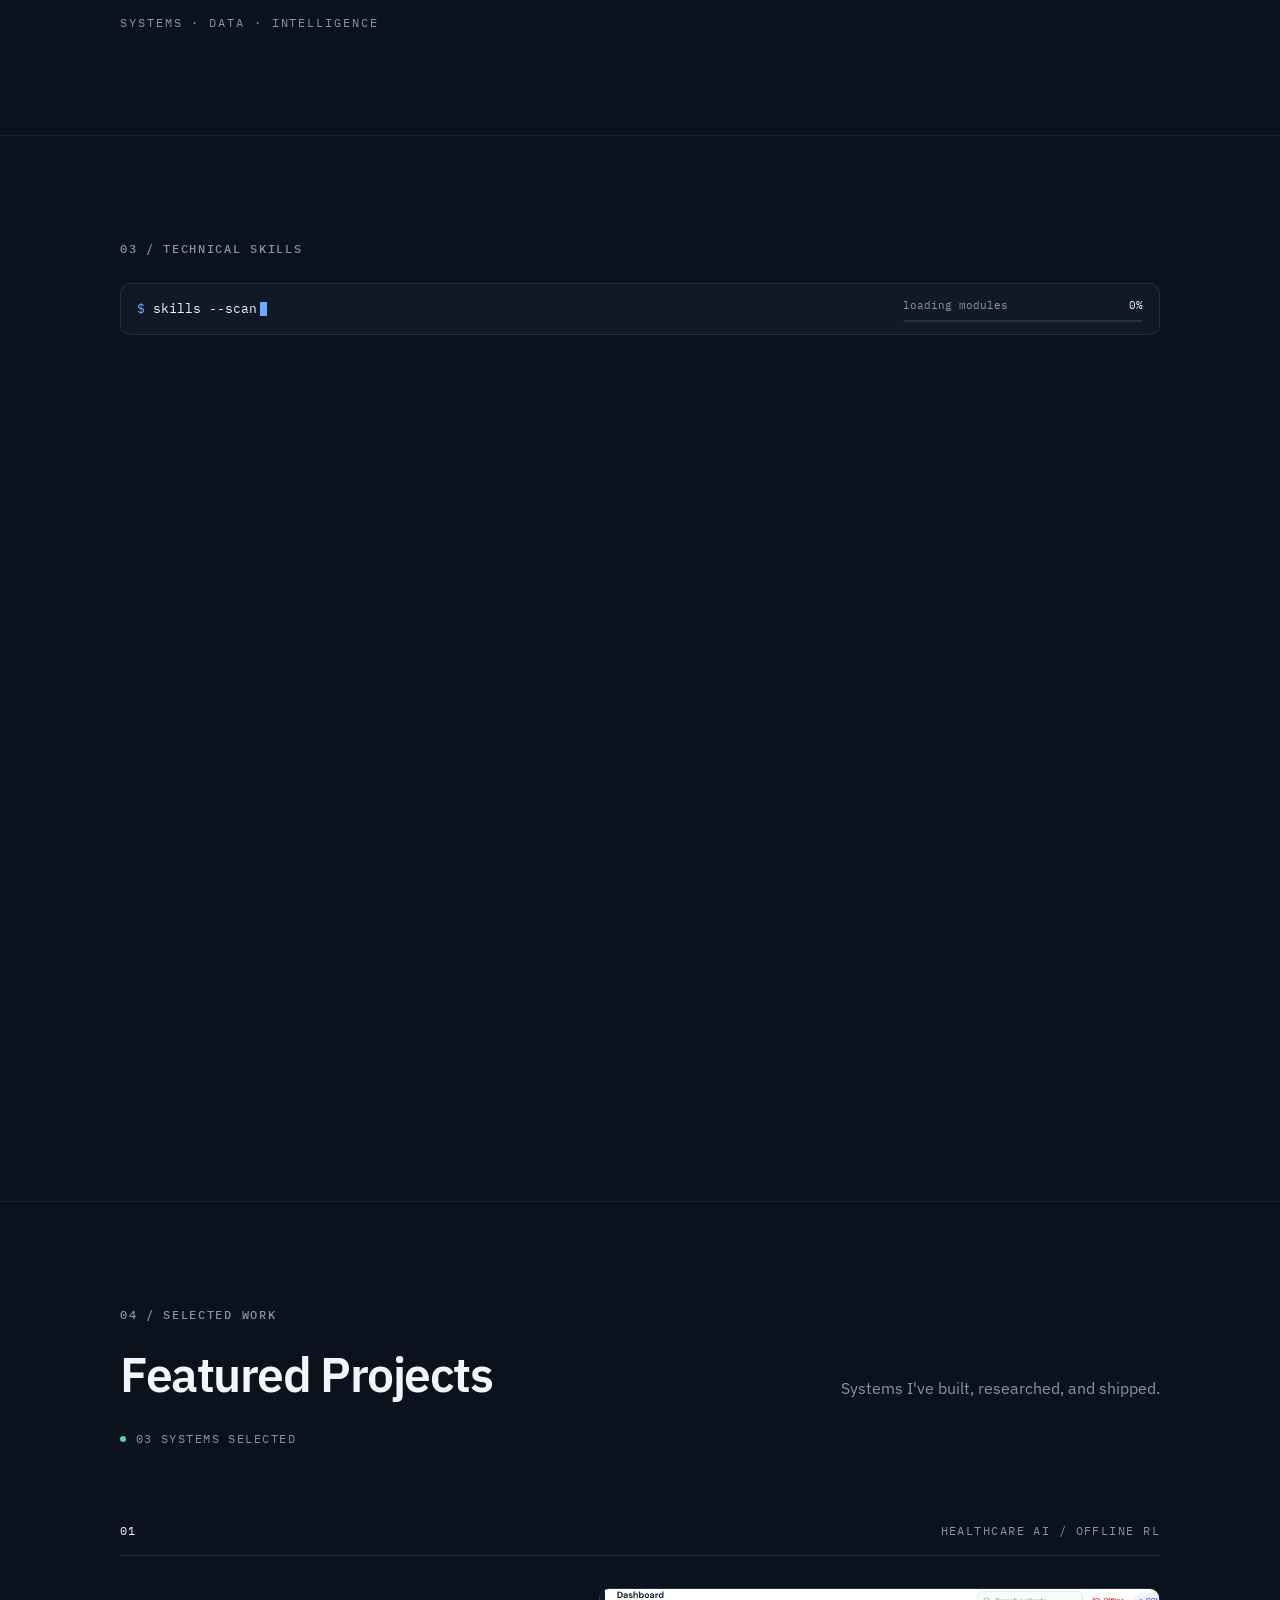
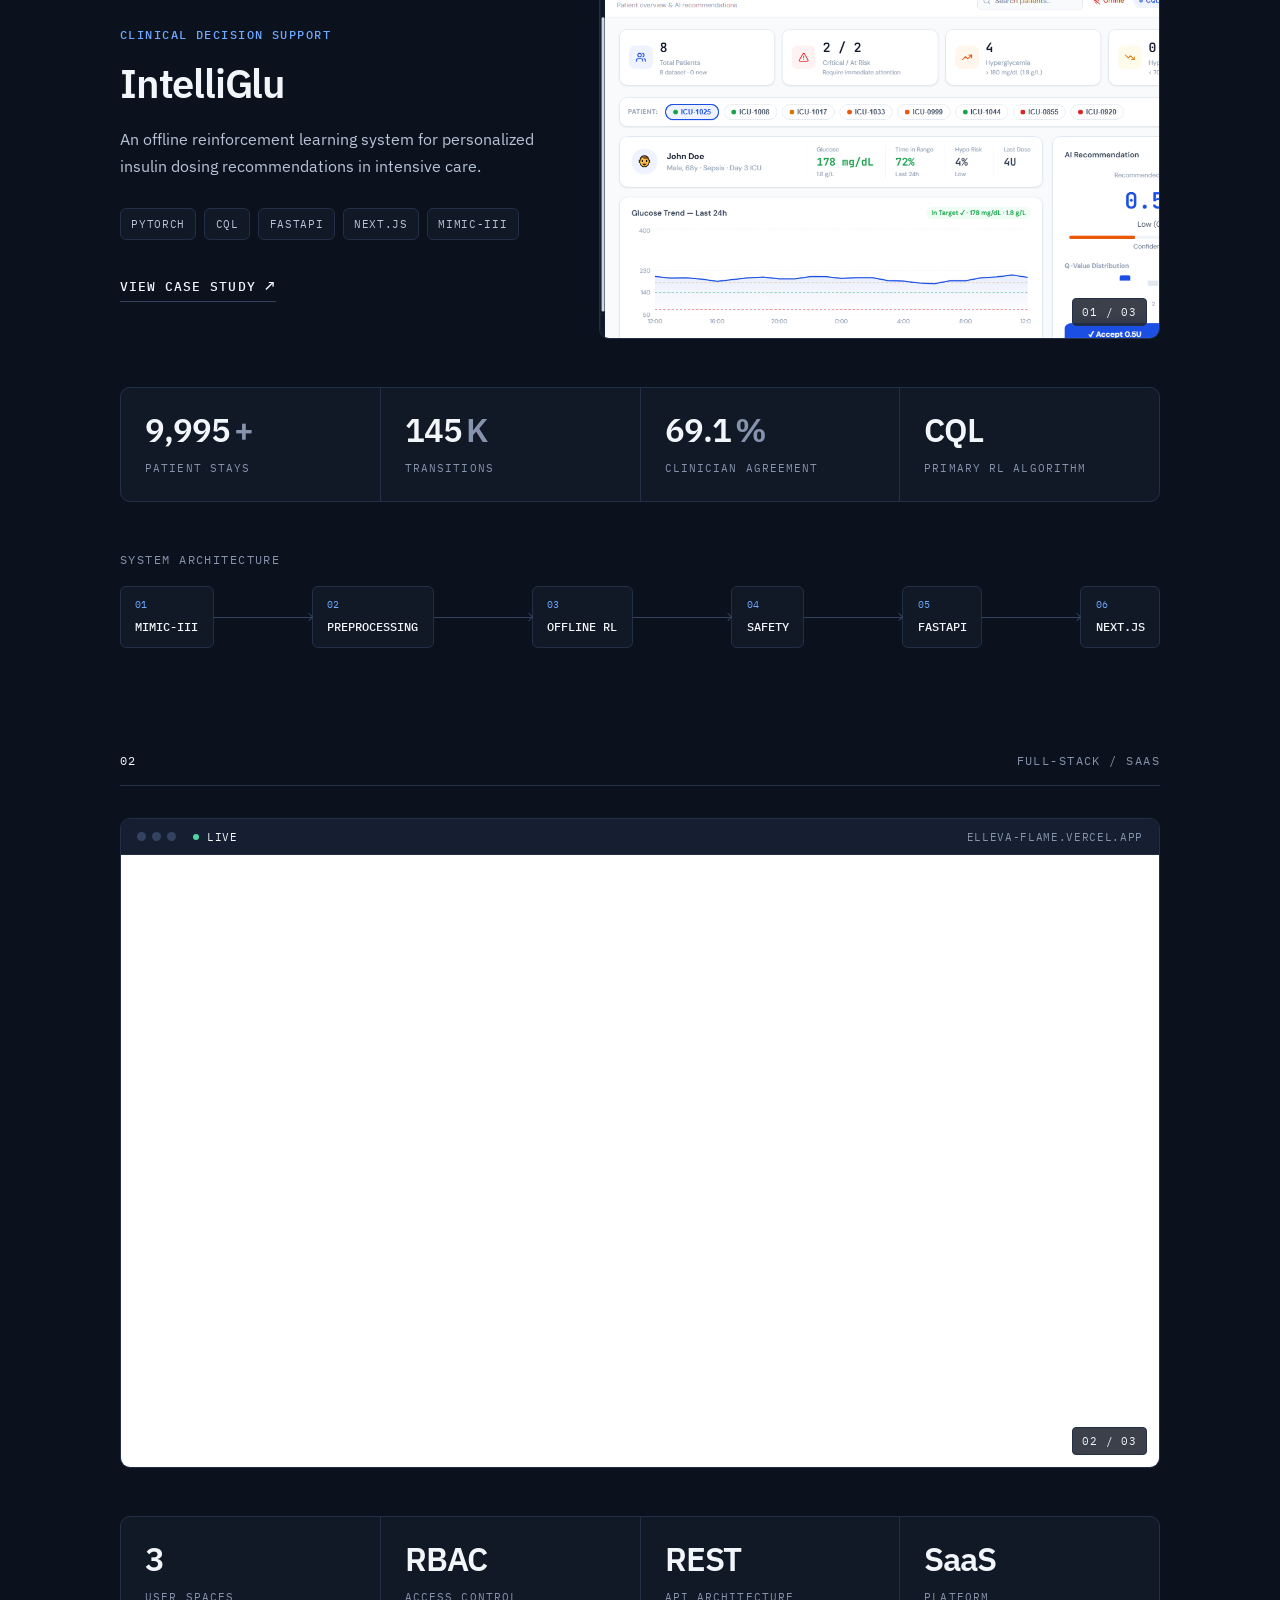
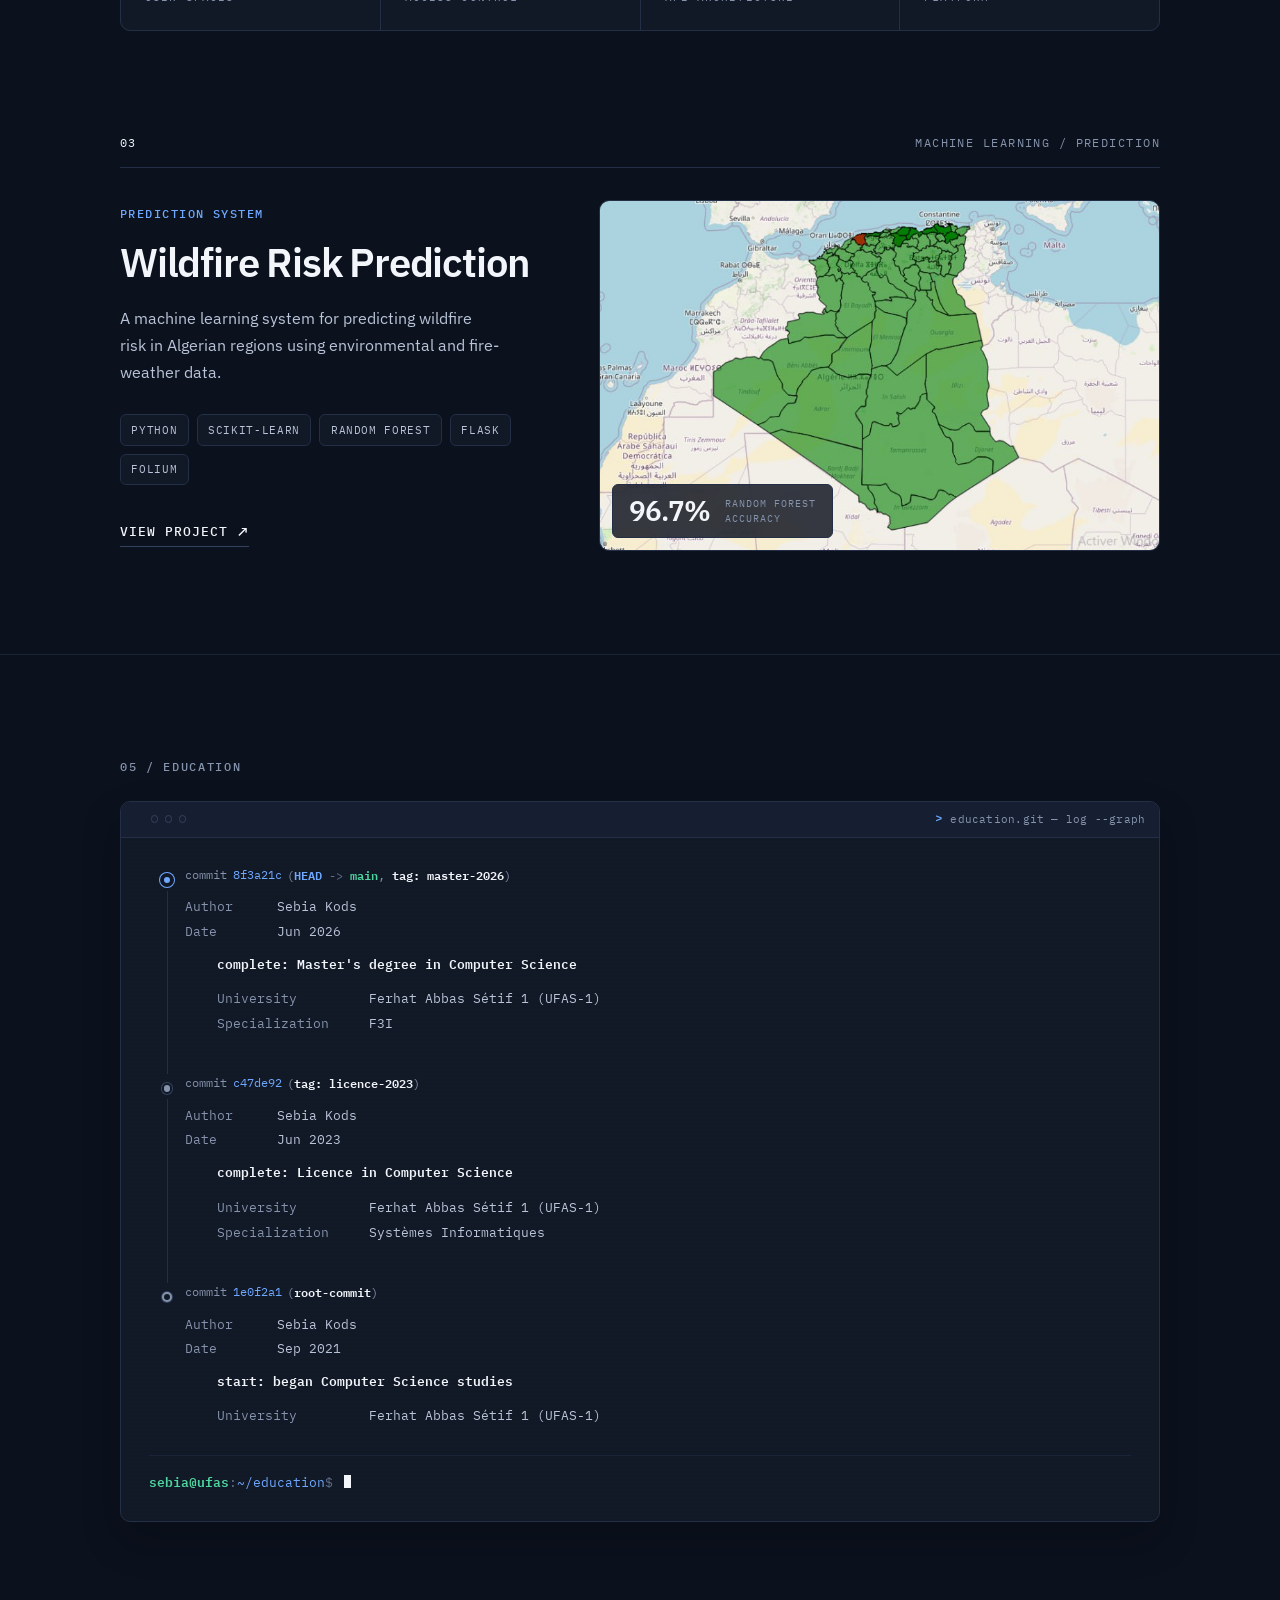
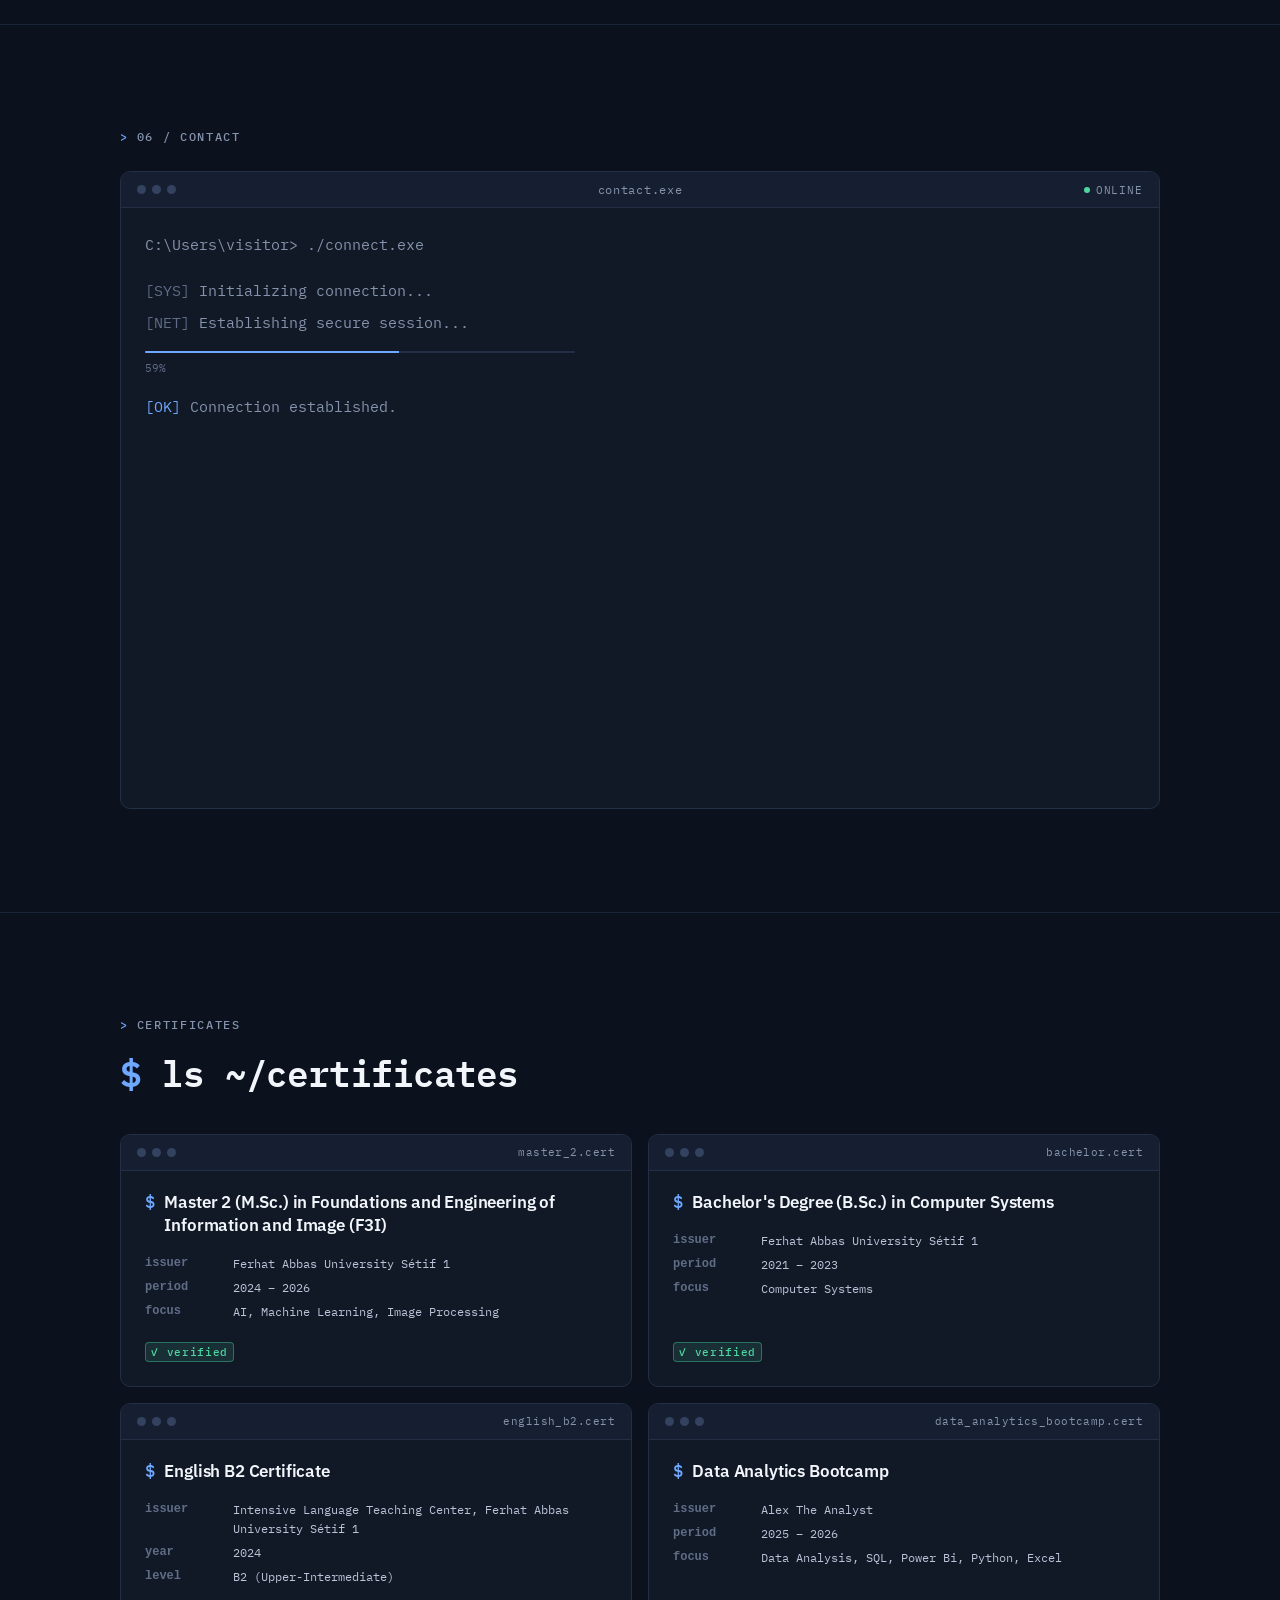
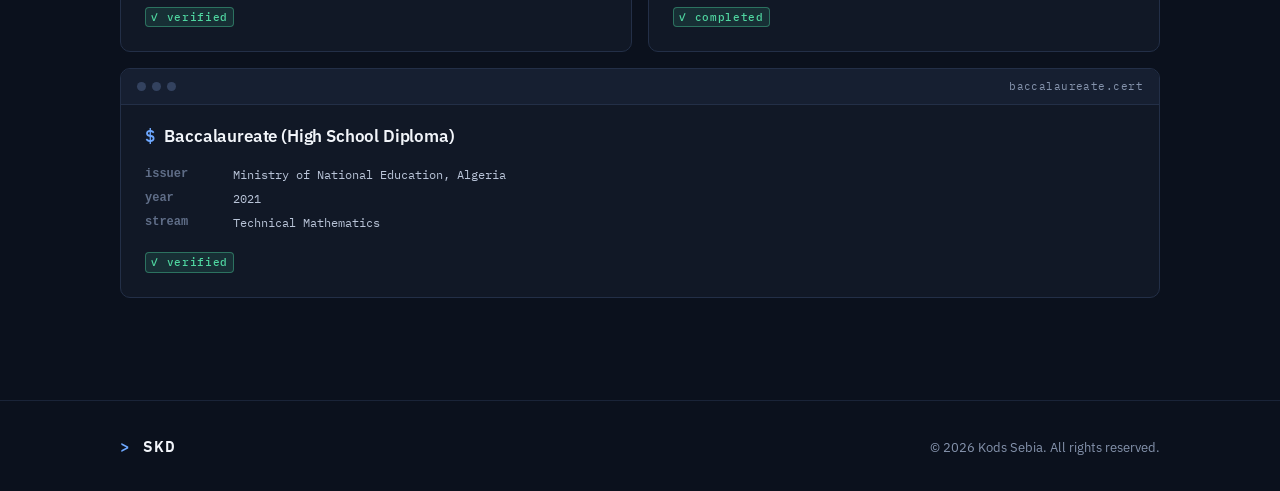
==== commit 4fb5c64e: "add certification section" ====
--- a/index.html
+++ b/index.html
@@ -1062,6 +1062,91 @@
 
         </section>       
         <!-- certificats section-->
+        <section class="certs" id="certificates">
+            <div class="certs__inner">
+                <p class="certs__label">Certificates</p>
+                <h2 class="certs__heading">ls ~/certificates</h2>
+
+                <div class="certs__grid">
+
+                    <article class="cert-card">
+                        <div class="cert-card__bar"><span></span><span></span><span></span>
+                            <em class="cert-card__file">master_2.cert</em>
+                        </div>
+                        <div class="cert-card__body">
+                            <h3 class="cert-card__title">Master 2 (M.Sc.) in Foundations and Engineering of Information and Image (F3I)</h3>
+                            <dl class="cert-card__meta">
+                                <div><dt>issuer</dt><dd>Ferhat Abbas University Sétif 1</dd></div>
+                                <div><dt>period</dt><dd>2024 – 2026</dd></div>
+                                <div><dt>focus</dt><dd>AI, Machine Learning, Image Processing</dd></div>
+                            </dl>
+                            <span class="cert-card__flag">verified</span>
+                        </div>
+                    </article>
+
+                    <article class="cert-card">
+                        <div class="cert-card__bar"><span></span><span></span><span></span>
+                            <em class="cert-card__file">bachelor.cert</em>
+                        </div>
+                        <div class="cert-card__body">
+                            <h3 class="cert-card__title">Bachelor's Degree (B.Sc.) in Computer Systems</h3>
+                            <dl class="cert-card__meta">
+                                <div><dt>issuer</dt><dd>Ferhat Abbas University Sétif 1</dd></div>
+                                <div><dt>period</dt><dd>2021 – 2023</dd></div>
+                                <div><dt>focus</dt><dd>Computer Systems</dd></div>
+                            </dl>
+                            <span class="cert-card__flag">verified</span>
+                        </div>
+                    </article>
+
+                    <article class="cert-card">
+                        <div class="cert-card__bar"><span></span><span></span><span></span>
+                            <em class="cert-card__file">english_b2.cert</em>
+                        </div>
+                        <div class="cert-card__body">
+                            <h3 class="cert-card__title">English B2 Certificate</h3>
+                            <dl class="cert-card__meta">
+                                <div><dt>issuer</dt><dd>Intensive Language Teaching Center, Ferhat Abbas University Sétif 1</dd></div>
+                                <div><dt>year</dt><dd>2024</dd></div>
+                                <div><dt>level</dt><dd>B2 (Upper-Intermediate)</dd></div>
+                            </dl>
+                            <span class="cert-card__flag">verified</span>
+                        </div>
+                    </article>
+                     
+                    <article class="cert-card">
+                        <div class="cert-card__bar"><span></span><span></span><span></span>
+                            <em class="cert-card__file">data_analytics_bootcamp.cert</em>
+                        </div>
+                        <div class="cert-card__body">
+                            <h3 class="cert-card__title">Data Analytics Bootcamp</h3>
+                            <dl class="cert-card__meta">
+                                <div><dt>issuer</dt><dd>Alex The Analyst</dd></div>
+                                <div><dt>period</dt><dd>2025 – 2026</dd></div>
+                                <div><dt>focus</dt><dd>Data Analysis, SQL, Power Bi,  Python, Excel</dd></div>
+                            </dl>
+                            <span class="cert-card__flag">completed</span>
+                        </div>
+                    </article>
+
+                    <article class="cert-card">
+                        <div class="cert-card__bar"><span></span><span></span><span></span>
+                            <em class="cert-card__file">baccalaureate.cert</em>
+                        </div>
+                        <div class="cert-card__body">
+                            <h3 class="cert-card__title">Baccalaureate (High School Diploma)</h3>
+                            <dl class="cert-card__meta">
+                                <div><dt>issuer</dt><dd>Ministry of National Education, Algeria</dd></div>
+                                <div><dt>year</dt><dd>2021</dd></div>
+                                <div><dt>stream</dt><dd>Technical Mathematics</dd></div>
+                            </dl>
+                            <span class="cert-card__flag">verified</span>
+                        </div>
+                    </article>
+
+                </div>
+            </div>
+        </section>
 
     </main>
 
--- a/style.css
+++ b/style.css
@@ -2297,4 +2297,202 @@
     .form-field textarea {
         transition: none !important;
     }
+}
+
+.certs {
+    padding: var(--section-y) var(--pad-x);
+    border-top: 1px solid var(--line-soft);
+    background: var(--bg);
+    color: var(--text);
+}
+
+.certs__inner {
+    width: 100%;
+    max-width: var(--container);
+    margin: 0 auto;
+}
+
+.certs__label {
+    display: flex;
+    align-items: center;
+    gap: 0.5rem;
+    margin: 0 0 1rem;
+    color: var(--muted);
+    font-family: var(--mono);
+    font-size: 0.75rem;
+    font-weight: 500;
+    letter-spacing: 0.14em;
+    text-transform: uppercase;
+}
+
+.certs__label::before {
+    content: ">";
+    color: var(--accent);
+}
+
+.certs__heading {
+    margin: 0 0 2.5rem;
+    color: var(--heading);
+    font-family: var(--mono);
+    font-size: clamp(1.5rem, 3.5vw, 2.25rem);
+    font-weight: 600;
+    line-height: 1.2;
+    letter-spacing: -0.03em;
+}
+
+.certs__heading::before {
+    content: "$ ";
+    color: var(--accent);
+}
+
+.certs__grid {
+    display: grid;
+    grid-template-columns: minmax(0, 1fr);
+    gap: 1rem;
+}
+
+.cert-card {
+    display: flex;
+    flex-direction: column;
+    overflow: hidden;
+    border: 1px solid var(--line);
+    border-radius: var(--radius);
+    background: var(--surface);
+    transition: border-color 0.25s ease, transform 0.25s var(--ease);
+}
+
+.cert-card:hover {
+    border-color: color-mix(in srgb, var(--accent) 55%, var(--line));
+    transform: translateY(-2px);
+}
+
+.cert-card__bar {
+    display: flex;
+    align-items: center;
+    gap: 6px;
+    height: var(--bar-h);
+    padding: 0 1rem;
+    border-bottom: 1px solid var(--line);
+    background: var(--surface-hi);
+}
+
+.cert-card__bar span {
+    display: block;
+    width: 9px;
+    height: 9px;
+    border-radius: 50%;
+    background: var(--line-strong);
+    transition: background-color 0.25s ease;
+}
+
+.cert-card:hover .cert-card__bar span:first-child {
+    background: var(--accent);
+}
+
+.cert-card__file {
+    margin-left: auto;
+    color: var(--muted);
+    font-family: var(--mono);
+    font-size: 0.6875rem;
+    font-style: normal;
+    letter-spacing: 0.04em;
+}
+
+.cert-card__body {
+    display: flex;
+    flex: 1;
+    flex-direction: column;
+    align-items: flex-start;
+    padding: 1.25rem 1.5rem 1.5rem;
+}
+
+.cert-card__title {
+    display: flex;
+    gap: 0.6rem;
+    margin: 0 0 1.1rem;
+    color: var(--heading);
+    font-size: 1.0625rem;
+    font-weight: 600;
+    line-height: 1.35;
+    letter-spacing: -0.01em;
+}
+
+.cert-card__title::before {
+    content: "$";
+    color: var(--accent);
+    font-family: var(--mono);
+    font-weight: 500;
+}
+
+.cert-card__meta {
+    display: grid;
+    grid-template-columns: 4.5rem minmax(0, 1fr);
+    gap: 0.3rem 1rem;
+    width: 100%;
+    margin: 0 0 1.25rem;
+    font-family: var(--mono);
+    font-size: 0.75rem;
+    line-height: 1.6;
+}
+
+.cert-card__meta > div {
+    display: contents;
+}
+
+.cert-card__meta dt {
+    color: var(--faint);
+}
+
+.cert-card__meta dd {
+    margin: 0;
+    color: var(--text);
+}
+
+.cert-card__flag {
+    margin-top: auto;
+    padding: 0 0.75ch;
+    border: 1px solid color-mix(in srgb, var(--ok) 40%, transparent);
+    border-radius: 4px;
+    background: color-mix(in srgb, var(--ok) 12%, transparent);
+    color: var(--ok);
+    font-family: var(--mono);
+    font-size: 0.6875rem;
+    font-weight: 500;
+    letter-spacing: 0.06em;
+}
+
+.cert-card__flag::before {
+    content: "✓ ";
+}
+
+@media (min-width: 760px) {
+    .certs__grid {
+        grid-template-columns: repeat(2, minmax(0, 1fr));
+    }
+}
+
+@media (max-width: 640px) {
+    .certs {
+        padding: 4rem var(--gutter);
+    }
+
+    .cert-card__meta {
+        grid-template-columns: 1fr;
+        gap: 0.1rem;
+    }
+
+    .cert-card__meta dt {
+        margin-top: 0.4rem;
+    }
+}
+
+@media (prefers-reduced-motion: reduce) {
+    .cert-card {
+        transition: none;
+    }
+}
+@media (min-width: 760px) {
+    .cert-card:last-child:nth-child(odd) {
+        grid-column: 1 / -1;
+    }
 }
